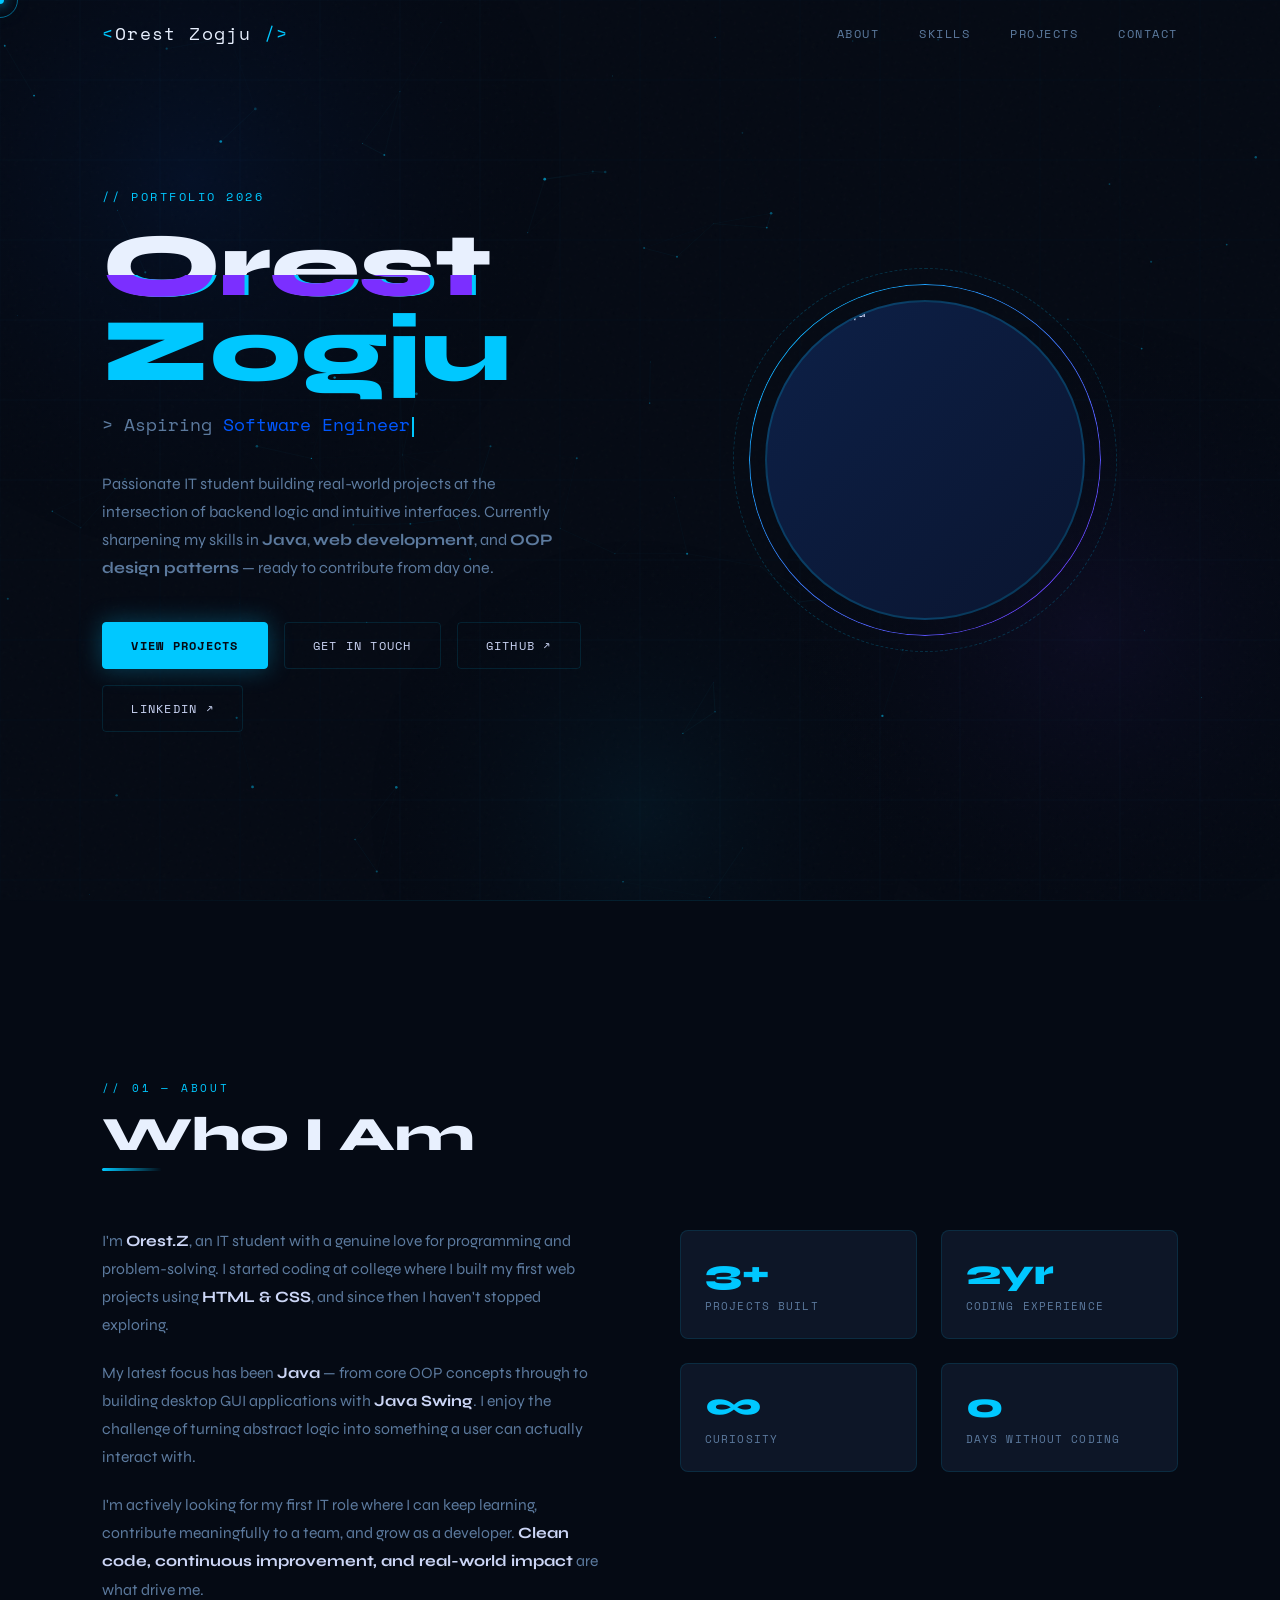
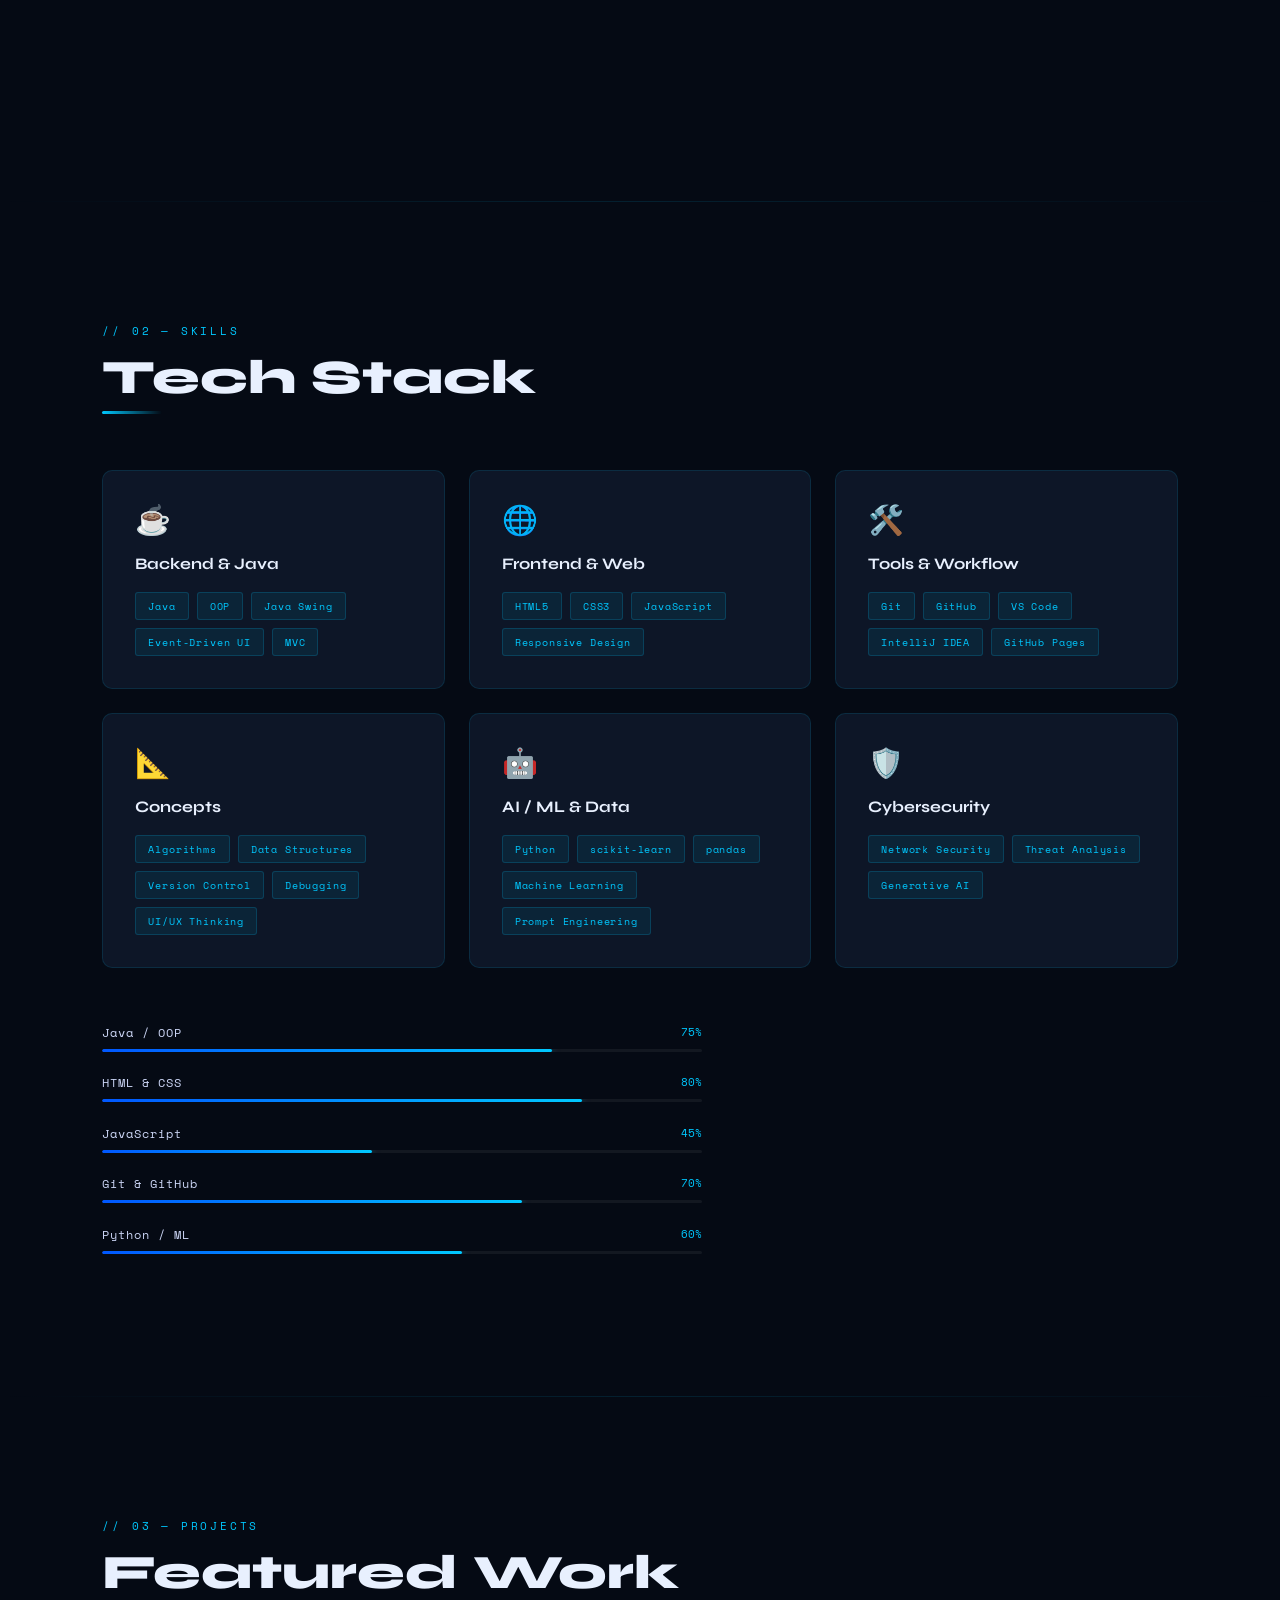
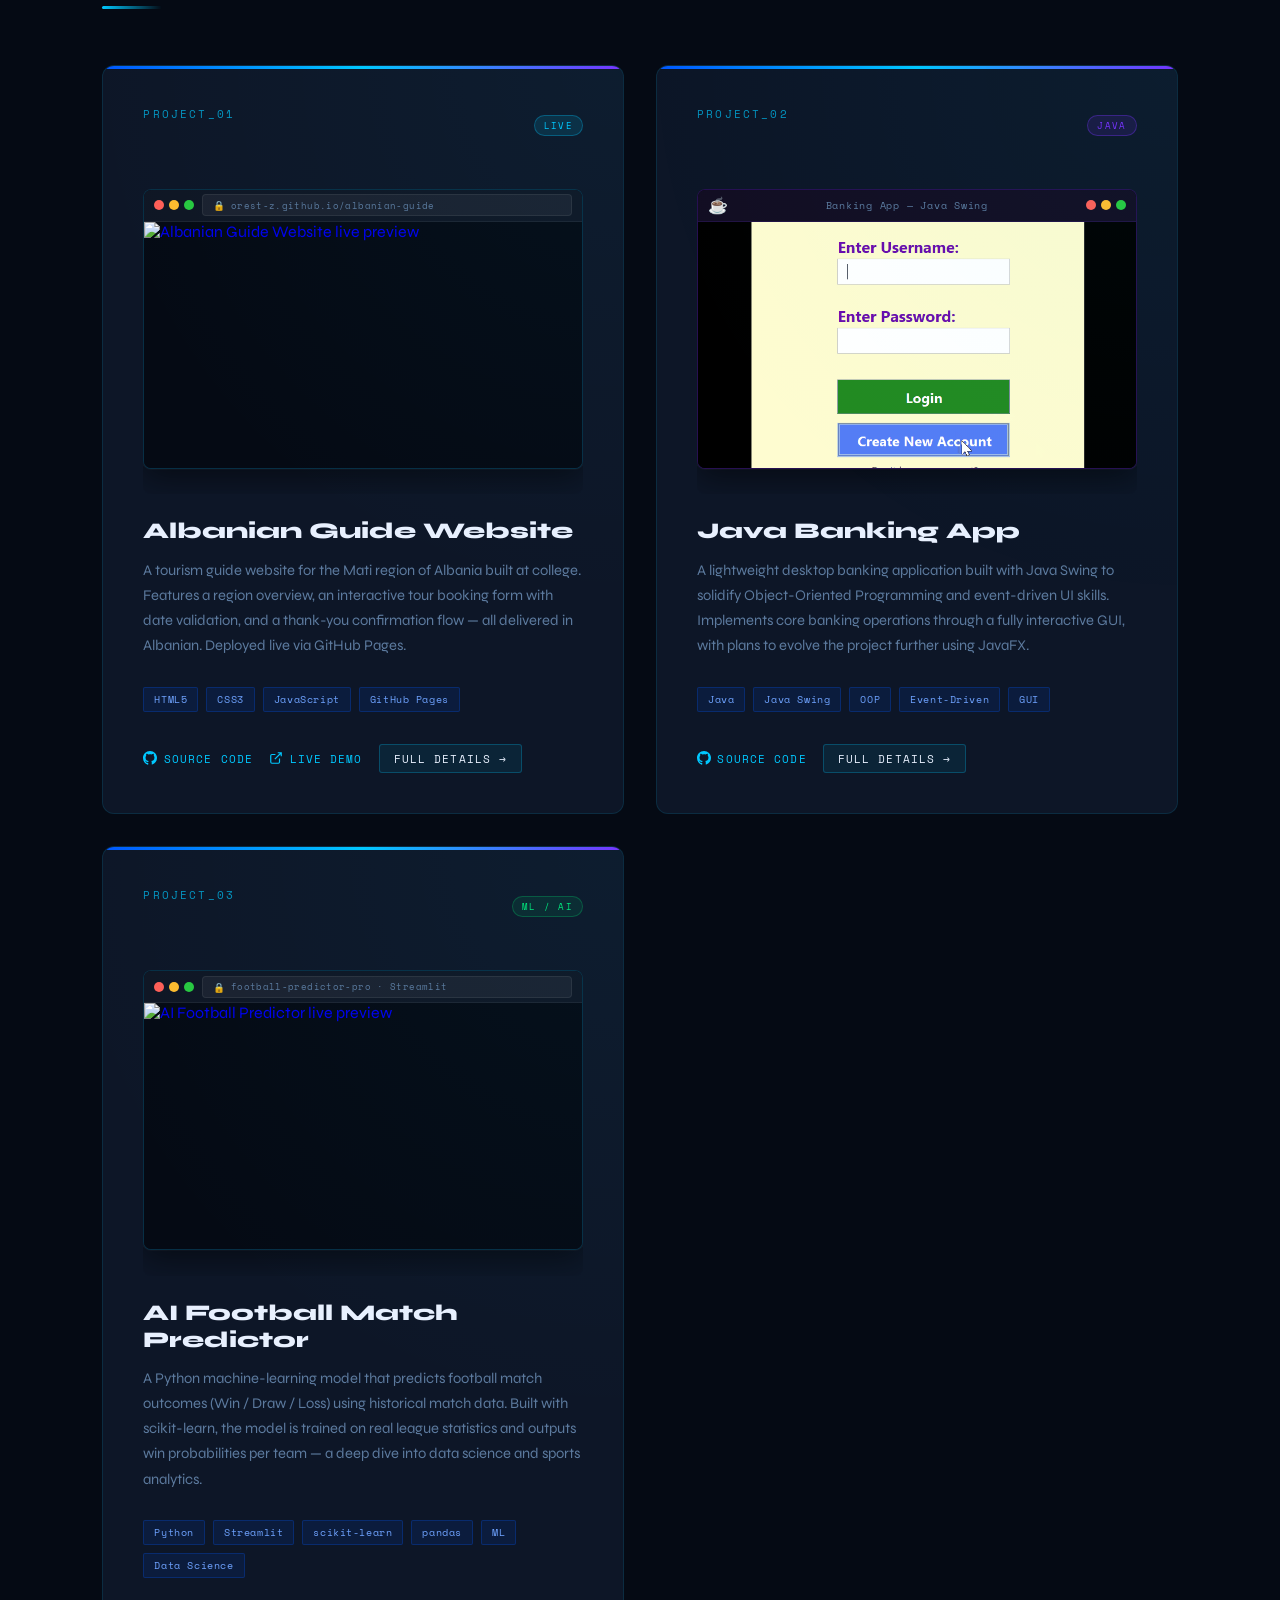
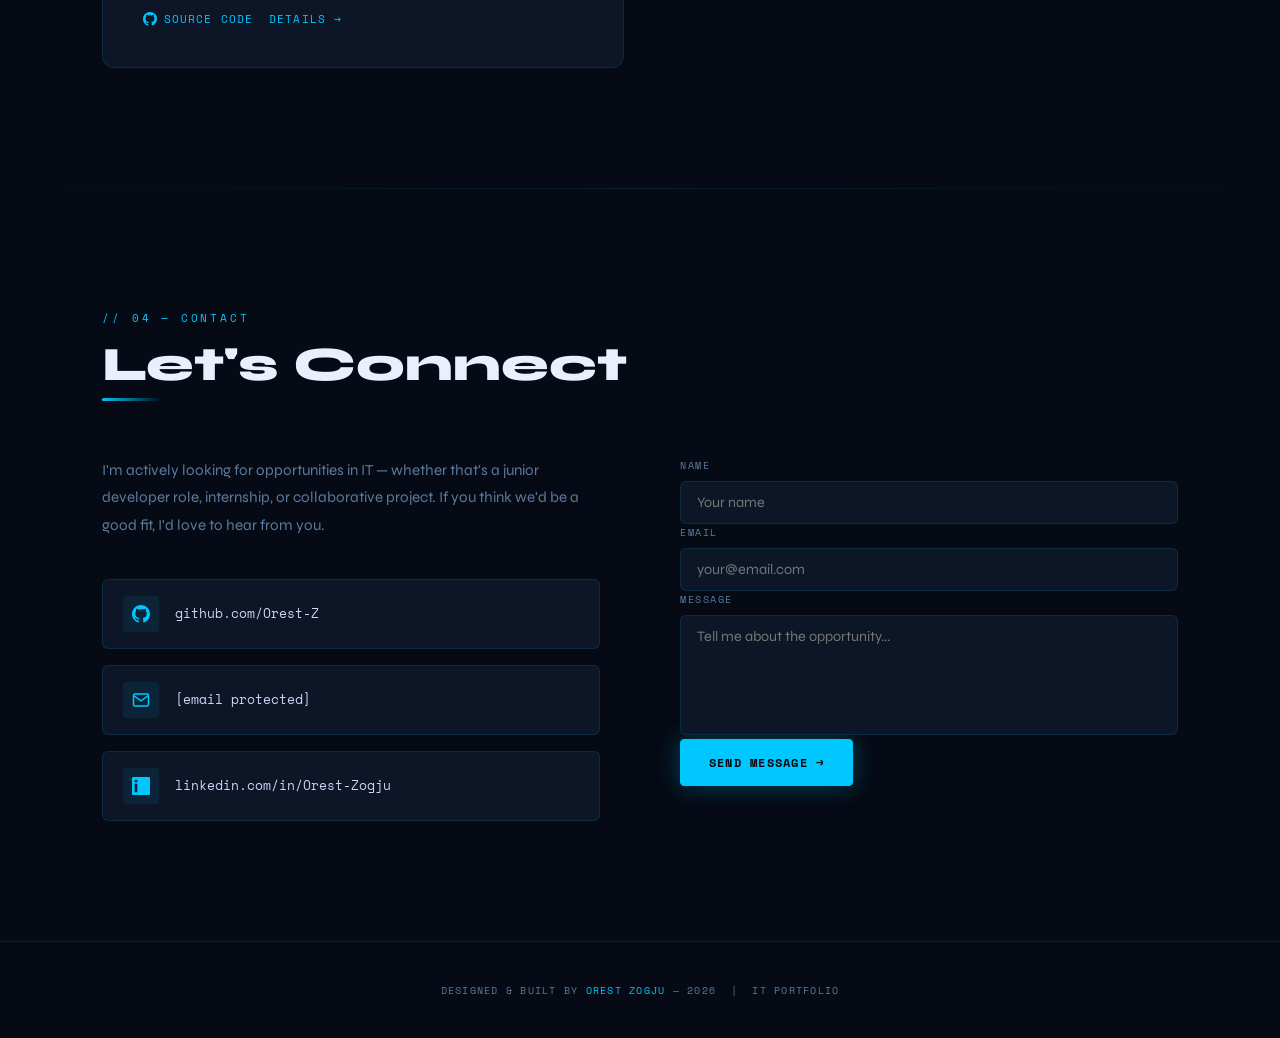
==== index.html @ 12010681 "Restructure portfolio: move projects to projects/ folder and images to images/ folder with path upda" ====
<!DOCTYPE html>
<html lang="en">
<head>
  <meta charset="UTF-8" />
  <meta name="viewport" content="width=device-width, initial-scale=1.0"/>
  <title>Orest Zogju — IT Portfolio</title>

  <!-- Google Fonts -->
  <link rel="preconnect" href="https://fonts.googleapis.com">
  <link href="https://fonts.googleapis.com/css2?family=Space+Mono:ital,wght@0,400;0,700;1,400&family=Syne:wght@400;600;700;800&display=swap" rel="stylesheet">

  <!-- Stylesheet -->
  <link rel="stylesheet" href="styles.css">
</head>
<body>

  <!-- ══════════════════════════════════════════
       CUSTOM CURSOR
       Two-part cursor: a snappy dot + a lagging ring.
       Positions are driven by JS in main.js.
  ══════════════════════════════════════════ -->
  <div class="cursor" id="cursor">
    <div class="cursor-ring" id="cursor-ring"></div>
    <div class="cursor-dot"  id="cursor-dot"></div>
  </div>

  <!-- Animated particle/grid background (drawn by JS onto this canvas) -->
  <canvas id="bg-canvas"></canvas>

  <!-- ══════════════════════════════════════════
       NAVIGATION
  ══════════════════════════════════════════ -->
  <nav id="navbar">
    <a href="#hero" class="nav-logo">&lt;<span>Orest Zogju</span> /&gt;</a>
    <ul class="nav-links">
      <li><a href="#about">About</a></li>
      <li><a href="#skills">Skills</a></li>
      <li><a href="#projects">Projects</a></li>
      <li><a href="#contact">Contact</a></li>
    </ul>
  </nav>

  <main>

    <!-- ══════════════════════════════════════
         HERO SECTION
    ══════════════════════════════════════ -->
    <section id="hero">
      <div class="hero-left">
        <p class="hero-label">// Portfolio 2026</p>

        <!-- data-text mirrors the text content — used by the CSS glitch effect -->
        <h1 class="hero-name glitch" data-text="Orest Z.">
          Orest<br><span class="accent">Zogju</span>
        </h1>

        <!-- #typed is filled character-by-character by the typing effect in JS -->
        <p class="hero-role">
          &gt; Aspiring <span class="typed-text" id="typed"></span><span class="cursor-blink"></span>
        </p>

        <p class="hero-bio">
          Passionate IT student building real-world projects at the intersection of
          backend logic and intuitive interfaces. Currently sharpening my skills in
          <strong>Java</strong>, <strong>web development</strong>, and <strong>OOP design patterns</strong>
          — ready to contribute from day one.
        </p>

        <div class="hero-cta">
          <a href="#projects"                                           class="btn btn-primary">View Projects</a>
          <a href="#contact"                                            class="btn btn-ghost">Get In Touch</a>
          <a href="https://github.com/Orest-Z"           target="_blank" class="btn btn-ghost">GitHub ↗</a>
          <a href="https://www.linkedin.com/in/orest-zogju-288639311/" target="_blank" class="btn btn-ghost">LinkedIn ↗</a>
        </div>
      </div>

      <!-- Avatar with animated orbital rings -->
      <div class="hero-right">
        <div class="avatar-wrapper">
          <div class="avatar-ring-outer"></div>
          <div class="avatar-ring"></div>

          <!-- Orbit dots spin around the avatar using CSS keyframes -->
          <div class="orbit-dot orbit-dot--cyan"   style="top:50%;left:50%;"></div>
          <div class="orbit-dot orbit-dot--purple" style="top:50%;left:50%;"></div>

          <div class="avatar-inner">
            <img src="images/myPic.jpg" alt="Orest Zogju" style="width:100%;height:100%;object-fit:cover;">
          </div>
        </div>
      </div>
    </section>

    <div class="section-divider"></div>

    <!-- ══════════════════════════════════════
         ABOUT SECTION
    ══════════════════════════════════════ -->
    <section id="about">
      <div>
        <div class="section-header reveal">
          <p class="section-label">// 01 — About</p>
          <h2 class="section-title">Who I Am</h2>
        </div>

        <div class="about-text">
          <p class="reveal reveal-delay-1">
            I'm <strong>Orest.Z</strong>, an IT student with a genuine love for programming
            and problem-solving. I started coding at college where I built my first web projects
            using <strong>HTML &amp; CSS</strong>, and since then I haven't stopped exploring.
          </p>
          <p class="reveal reveal-delay-2">
            My latest focus has been <strong>Java</strong> — from core OOP concepts through to
            building desktop GUI applications with <strong>Java Swing</strong>. I enjoy the
            challenge of turning abstract logic into something a user can actually interact with.
          </p>
          <p class="reveal reveal-delay-3">
            I'm actively looking for my first IT role where I can keep learning, contribute
            meaningfully to a team, and grow as a developer. <strong>Clean code, continuous
            improvement, and real-world impact</strong> are what drive me.
          </p>
        </div>
      </div>

      <!-- Quick-glance stats grid -->
      <div class="about-stats">
        <div class="stat-card reveal">
          <div class="stat-number">3+</div>
          <div class="stat-label">Projects Built</div>
        </div>
        <div class="stat-card reveal reveal-delay-1">
          <div class="stat-number">2yr</div>
          <div class="stat-label">Coding Experience</div>
        </div>
        <div class="stat-card reveal reveal-delay-2">
          <div class="stat-number">∞</div>
          <div class="stat-label">Curiosity</div>
        </div>
        <div class="stat-card reveal reveal-delay-3">
          <div class="stat-number">0</div>
          <div class="stat-label">Days Without Coding</div>
        </div>
      </div>
    </section>

    <div class="section-divider"></div>

    <!-- ══════════════════════════════════════
         SKILLS SECTION
    ══════════════════════════════════════ -->
    <section id="skills">
      <div class="section-header reveal">
        <p class="section-label">// 02 — Skills</p>
        <h2 class="section-title">Tech Stack</h2>
      </div>

      <div class="skills-grid">

        <div class="skill-category reveal reveal-delay-1">
          <div class="skill-cat-icon">☕</div>
          <div class="skill-cat-title">Backend &amp; Java</div>
          <div class="skill-tags">
            <span class="skill-tag">Java</span>
            <span class="skill-tag">OOP</span>
            <span class="skill-tag">Java Swing</span>
            <span class="skill-tag">Event-Driven UI</span>
            <span class="skill-tag">MVC</span>
          </div>
        </div>

        <div class="skill-category reveal reveal-delay-2">
          <div class="skill-cat-icon">🌐</div>
          <div class="skill-cat-title">Frontend &amp; Web</div>
          <div class="skill-tags">
            <span class="skill-tag">HTML5</span>
            <span class="skill-tag">CSS3</span>
            <span class="skill-tag">JavaScript</span>
            <span class="skill-tag">Responsive Design</span>
          </div>
        </div>

        <div class="skill-category reveal reveal-delay-3">
          <div class="skill-cat-icon">🛠️</div>
          <div class="skill-cat-title">Tools &amp; Workflow</div>
          <div class="skill-tags">
            <span class="skill-tag">Git</span>
            <span class="skill-tag">GitHub</span>
            <span class="skill-tag">VS Code</span>
            <span class="skill-tag">IntelliJ IDEA</span>
            <span class="skill-tag">GitHub Pages</span>
          </div>
        </div>

        <div class="skill-category reveal reveal-delay-4">
          <div class="skill-cat-icon">📐</div>
          <div class="skill-cat-title">Concepts</div>
          <div class="skill-tags">
            <span class="skill-tag">Algorithms</span>
            <span class="skill-tag">Data Structures</span>
            <span class="skill-tag">Version Control</span>
            <span class="skill-tag">Debugging</span>
            <span class="skill-tag">UI/UX Thinking</span>
          </div>
        </div>

        <div class="skill-category reveal reveal-delay-2">
          <div class="skill-cat-icon">🤖</div>
          <div class="skill-cat-title">AI / ML &amp; Data</div>
          <div class="skill-tags">
            <span class="skill-tag">Python</span>
            <span class="skill-tag">scikit-learn</span>
            <span class="skill-tag">pandas</span>
            <span class="skill-tag">Machine Learning</span>
            <span class="skill-tag">Prompt Engineering</span>
          </div>
        </div>

        <div class="skill-category reveal reveal-delay-3">
          <div class="skill-cat-icon">🛡️</div>
          <div class="skill-cat-title">Cybersecurity</div>
          <div class="skill-tags">
            <span class="skill-tag">Network Security</span>
            <span class="skill-tag">Threat Analysis</span>
            <span class="skill-tag">Generative AI</span>
          </div>
        </div>

      </div>

      <!-- Animated skill-level bars -->
      <!-- data-width is read by JS to animate the bar when it scrolls into view -->
      <div class="skill-bars" style="max-width:600px; margin-top:3.5rem;">

        <div class="skill-bar-item reveal">
          <div class="skill-bar-top">
            <span class="skill-bar-name">Java / OOP</span>
            <span class="skill-bar-pct">75%</span>
          </div>
          <div class="skill-bar-track">
            <div class="skill-bar-fill" data-width="75"></div>
          </div>
        </div>

        <div class="skill-bar-item reveal reveal-delay-1">
          <div class="skill-bar-top">
            <span class="skill-bar-name">HTML &amp; CSS</span>
            <span class="skill-bar-pct">80%</span>
          </div>
          <div class="skill-bar-track">
            <div class="skill-bar-fill" data-width="80"></div>
          </div>
        </div>

        <div class="skill-bar-item reveal reveal-delay-2">
          <div class="skill-bar-top">
            <span class="skill-bar-name">JavaScript</span>
            <span class="skill-bar-pct">45%</span>
          </div>
          <div class="skill-bar-track">
            <div class="skill-bar-fill" data-width="45"></div>
          </div>
        </div>

        <div class="skill-bar-item reveal reveal-delay-3">
          <div class="skill-bar-top">
            <span class="skill-bar-name">Git &amp; GitHub</span>
            <span class="skill-bar-pct">70%</span>
          </div>
          <div class="skill-bar-track">
            <div class="skill-bar-fill" data-width="70"></div>
          </div>
        </div>

        <div class="skill-bar-item reveal reveal-delay-4">
          <div class="skill-bar-top">
            <span class="skill-bar-name">Python / ML</span>
            <span class="skill-bar-pct">60%</span>
          </div>
          <div class="skill-bar-track">
            <div class="skill-bar-fill" data-width="60"></div>
          </div>
        </div>

      </div>
    </section>

    <div class="section-divider"></div>

    <!-- ══════════════════════════════════════
         PROJECTS SECTION
    ══════════════════════════════════════ -->
    <section id="projects">
      <div class="section-header reveal">
        <p class="section-label">// 03 — Projects</p>
        <h2 class="section-title">Featured Work</h2>
      </div>

      <div class="projects-grid">

        <!-- ─── PROJECT 01 — Albanian Guide Website ─── -->
        <div class="project-card reveal reveal-delay-1">
          <div class="project-header-row">
            <div class="project-number">PROJECT_01</div>
            <div class="project-status-badge">LIVE</div>
          </div>

          <!-- Browser-frame GIF preview — clicking opens the detail page -->
          <a href="projects/project-albanian-guide.html" class="project-media-link">
            <div class="browser-frame">
              <!-- Realistic browser chrome bar -->
              <div class="browser-bar">
                <div class="browser-dots">
                  <span class="bdot bdot--red"></span>
                  <span class="bdot bdot--yellow"></span>
                  <span class="bdot bdot--green"></span>
                </div>
                <div class="browser-url">
                  <span class="url-lock">🔒</span>
                  orest-z.github.io/albanian-guide
                </div>
              </div>
              <!-- Actual GIF fills the viewport area below the bar -->
              <div class="browser-viewport">
                <img src="images/WebsiteAlbanianGuide.gif"
                     alt="Albanian Guide Website live preview"
                     class="browser-gif">
                <!-- Hover overlay with CTA -->
                <div class="browser-overlay">
                  <div class="browser-overlay-inner">
                    <span class="browser-overlay-icon">🔍</span>
                    <span class="browser-overlay-text">View Full Details</span>
                    <span class="browser-overlay-arrow">→</span>
                  </div>
                </div>
              </div>
            </div>
          </a>

          <h3 class="project-title">Albanian Guide Website</h3>
          <p class="project-desc">
            A tourism guide website for the Mati region of Albania built at college.
            Features a region overview, an interactive tour booking form with date
            validation, and a thank-you confirmation flow — all delivered in Albanian.
            Deployed live via GitHub Pages.
          </p>
          <div class="project-tech">
            <span>HTML5</span><span>CSS3</span><span>JavaScript</span><span>GitHub Pages</span>
          </div>
          <div class="project-links">
            <a class="project-link" href="https://github.com/Orest-Z/Simple-Albanian-Guide-Website" target="_blank">
              <svg viewBox="0 0 24 24" fill="currentColor"><path d="M12 0C5.37 0 0 5.37 0 12c0 5.3 3.44 9.8 8.2 11.38.6.1.82-.26.82-.58v-2.16c-3.34.72-4.04-1.61-4.04-1.61-.54-1.38-1.33-1.74-1.33-1.74-1.09-.74.08-.73.08-.73 1.2.08 1.84 1.24 1.84 1.24 1.07 1.83 2.8 1.3 3.49 1 .1-.78.42-1.3.76-1.6-2.67-.3-5.47-1.33-5.47-5.93 0-1.31.47-2.38 1.24-3.22-.12-.3-.54-1.52.12-3.18 0 0 1-.32 3.3 1.23a11.5 11.5 0 0 1 3-.4c1.02.004 2.05.14 3 .4 2.28-1.55 3.3-1.23 3.3-1.23.66 1.66.24 2.88.12 3.18.77.84 1.24 1.91 1.24 3.22 0 4.61-2.8 5.63-5.48 5.92.43.37.81 1.1.81 2.22v3.3c0 .32.22.69.83.57C20.56 21.8 24 17.3 24 12c0-6.63-5.37-12-12-12z"/></svg>
              Source Code
            </a>
            <a class="project-link" href="https://orest-z.github.io/Simple-Albanian-Guide-Website/index.html" target="_blank">
              <svg viewBox="0 0 24 24" fill="none" stroke="currentColor" stroke-width="2"><path d="M18 13v6a2 2 0 0 1-2 2H5a2 2 0 0 1-2-2V8a2 2 0 0 1 2-2h6M15 3h6v6M10 14 21 3"/></svg>
              Live Demo
            </a>
            <a class="project-link details-cta" href="projects/project-albanian-guide.html">
              Full Details →
            </a>
          </div>
        </div>

        <!-- ─── PROJECT 02 — Java Banking App ─── -->
        <div class="project-card reveal reveal-delay-2">
          <div class="project-header-row">
            <div class="project-number">PROJECT_02</div>
            <div class="project-status-badge badge--java">JAVA</div>
          </div>

          <!-- Desktop-frame GIF preview (Java app = window chrome look) -->
          <a href="project-banking-app.html" class="project-media-link">
            <div class="browser-frame browser-frame--desktop">
              <div class="browser-bar desktop-bar">
                <div class="desktop-title-icon">☕</div>
                <div class="desktop-title-text">Banking App — Java Swing</div>
                <div class="browser-dots desktop-dots">
                  <span class="bdot bdot--red"></span>
                  <span class="bdot bdot--yellow"></span>
                  <span class="bdot bdot--green"></span>
                </div>
              </div>
              <div class="browser-viewport">
                <img src="images/UpdateV2.1.gif"
                     alt="Java Banking App live preview"
                     class="browser-gif">
                <div class="browser-overlay">
                  <div class="browser-overlay-inner">
                    <span class="browser-overlay-icon">🔍</span>
                    <span class="browser-overlay-text">View Full Details</span>
                    <span class="browser-overlay-arrow">→</span>
                  </div>
                </div>
              </div>
            </div>
          </a>

          <h3 class="project-title">Java Banking App</h3>
          <p class="project-desc">
            A lightweight desktop banking application built with Java Swing to solidify
            Object-Oriented Programming and event-driven UI skills. Implements core
            banking operations through a fully interactive GUI, with plans to evolve
            the project further using JavaFX.
          </p>
          <div class="project-tech">
            <span>Java</span><span>Java Swing</span><span>OOP</span><span>Event-Driven</span><span>GUI</span>
          </div>
          <div class="project-links">
            <a class="project-link" href="https://github.com/Orest-Z/Banking-App-Using-Java-Swing" target="_blank">
              <svg viewBox="0 0 24 24" fill="currentColor"><path d="M12 0C5.37 0 0 5.37 0 12c0 5.3 3.44 9.8 8.2 11.38.6.1.82-.26.82-.58v-2.16c-3.34.72-4.04-1.61-4.04-1.61-.54-1.38-1.33-1.74-1.33-1.74-1.09-.74.08-.73.08-.73 1.2.08 1.84 1.24 1.84 1.24 1.07 1.83 2.8 1.3 3.49 1 .1-.78.42-1.3.76-1.6-2.67-.3-5.47-1.33-5.47-5.93 0-1.31.47-2.38 1.24-3.22-.12-.3-.54-1.52.12-3.18 0 0 1-.32 3.3 1.23a11.5 11.5 0 0 1 3-.4c1.02.004 2.05.14 3 .4 2.28-1.55 3.3-1.23 3.3-1.23.66 1.66.24 2.88.12 3.18.77.84 1.24 1.91 1.24 3.22 0 4.61-2.8 5.63-5.48 5.92.43.37.81 1.1.81 2.22v3.3c0 .32.22.69.83.57C20.56 21.8 24 17.3 24 12c0-6.63-5.37-12-12-12z"/></svg>
              Source Code
            </a>
            <a class="project-link details-cta" href="projects/project-banking-app.html">
              Full Details →
            </a>
          </div>
        </div>

        <!-- ─── PROJECT 03 — Python AI Football Predictor ─── -->
        <div class="project-card reveal reveal-delay-3">
          <div class="project-header-row">
            <div class="project-number">PROJECT_03</div>
            <div class="project-status-badge badge--ml">ML / AI</div>
          </div>

          <!-- Browser-frame GIF preview for the Streamlit/Python dashboard -->
          <a href="project-football-predictor.html" class="project-media-link">
            <div class="browser-frame">
              <div class="browser-bar">
                <div class="browser-dots">
                  <span class="bdot bdot--red"></span>
                  <span class="bdot bdot--yellow"></span>
                  <span class="bdot bdot--green"></span>
                </div>
                <div class="browser-url">
                  <span class="url-lock">🔒</span>
                  football-predictor-pro · Streamlit
                </div>
              </div>
              <div class="browser-viewport">
                <img src="images/FootballPredictorAI.gif"
                     alt="AI Football Predictor live preview"
                     class="browser-gif">
                <div class="browser-overlay">
                  <div class="browser-overlay-inner">
                    <span class="browser-overlay-icon">🔍</span>
                    <span class="browser-overlay-text">View Full Details</span>
                    <span class="browser-overlay-arrow">→</span>
                  </div>
                </div>
              </div>
            </div>
          </a>

          <h3 class="project-title">AI Football Match Predictor</h3>
          <p class="project-desc">
            A Python machine-learning model that predicts football match outcomes
            (Win / Draw / Loss) using historical match data. Built with scikit-learn,
            the model is trained on real league statistics and outputs win probabilities
            per team — a deep dive into data science and sports analytics.
          </p>
          <div class="project-tech">
            <span>Python</span>
            <span>Streamlit</span>
            <span>scikit-learn</span>
            <span>pandas</span>
            <span>ML</span>
            <span>Data Science</span>
          </div>
          <div class="project-links">
            <a class="project-link" href="https://github.com/Orest-Z" target="_blank">
              <svg viewBox="0 0 24 24" fill="currentColor"><path d="M12 0C5.37 0 0 5.37 0 12c0 5.3 3.44 9.8 8.2 11.38.6.1.82-.26.82-.58v-2.16c-3.34.72-4.04-1.61-4.04-1.61-.54-1.38-1.33-1.74-1.33-1.74-1.09-.74.08-.73.08-.73 1.2.08 1.84 1.24 1.84 1.24 1.07 1.83 2.8 1.3 3.49 1 .1-.78.42-1.3.76-1.6-2.67-.3-5.47-1.33-5.47-5.93 0-1.31.47-2.38 1.24-3.22-.12-.3-.54-1.52.12-3.18 0 0 1-.32 3.3 1.23a11.5 11.5 0 0 1 3-.4c1.02.004 2.05.14 3 .4 2.28-1.55 3.3-1.23 3.3-1.23.66 1.66.24 2.88.12 3.18.77.84 1.24 1.91 1.24 3.22 0 4.61-2.8 5.63-5.48 5.92.43.37.81 1.1.81 2.22v3.3c0 .32.22.69.83.57C20.56 21.8 24 17.3 24 12c0-6.63-5.37-12-12-12z"/></svg>
              Source Code
            </a>
            <a class="project-link" href="project-football-predictor.html">Details →</a>
          </div>
        </div>

      </div>
    </section>

    <div class="section-divider"></div>

    <!-- ══════════════════════════════════════
         CONTACT SECTION
    ══════════════════════════════════════ -->
    <section id="contact">
      <div class="section-header reveal">
        <p class="section-label">// 04 — Contact</p>
        <h2 class="section-title">Let's Connect</h2>
      </div>
      <div class="contact-inner">

        <div class="contact-left">
          <p class="reveal">
            I'm actively looking for opportunities in IT — whether that's a junior developer
            role, internship, or collaborative project. If you think we'd be a good fit,
            I'd love to hear from you.
          </p>
          <div class="contact-links">
            <a href="https://github.com/Orest-Z" target="_blank" class="contact-link reveal reveal-delay-1">
              <div class="contact-link-icon">
                <svg width="18" height="18" viewBox="0 0 24 24" fill="var(--accent)"><path d="M12 0C5.37 0 0 5.37 0 12c0 5.3 3.44 9.8 8.2 11.38.6.1.82-.26.82-.58v-2.16c-3.34.72-4.04-1.61-4.04-1.61-.54-1.38-1.33-1.74-1.33-1.74-1.09-.74.08-.73.08-.73 1.2.08 1.84 1.24 1.84 1.24 1.07 1.83 2.8 1.3 3.49 1 .1-.78.42-1.3.76-1.6-2.67-.3-5.47-1.33-5.47-5.93 0-1.31.47-2.38 1.24-3.22-.12-.3-.54-1.52.12-3.18 0 0 1-.32 3.3 1.23a11.5 11.5 0 0 1 3-.4c1.02.004 2.05.14 3 .4 2.28-1.55 3.3-1.23 3.3-1.23.66 1.66.24 2.88.12 3.18.77.84 1.24 1.91 1.24 3.22 0 4.61-2.8 5.63-5.48 5.92.43.37.81 1.1.81 2.22v3.3c0 .32.22.69.83.57C20.56 21.8 24 17.3 24 12c0-6.63-5.37-12-12-12z"/></svg>
              </div>
              github.com/Orest-Z
            </a>

            <a href="/cdn-cgi/l/email-protection#96eff9e3e4d6f3fbf7fffab8f5f9fb" class="contact-link reveal reveal-delay-2">
              <div class="contact-link-icon">
                <svg width="18" height="18" viewBox="0 0 24 24" fill="none" stroke="var(--accent)" stroke-width="2"><path d="M4 4h16c1.1 0 2 .9 2 2v12c0 1.1-.9 2-2 2H4c-1.1 0-2-.9-2-2V6c0-1.1.9-2 2-2z"/><polyline points="22,6 12,13 2,6"/></svg>
              </div>
              <span class="__cf_email__" data-cfemail="afd6c0daddefcac2cec6c381ccc0c2">[email&#160;protected]</span>
            </a>

            <a href="https://www.linkedin.com/in/orest-zogju-288639311/" target="_blank" class="contact-link reveal reveal-delay-3">
              <div class="contact-link-icon">
                <svg width="18" height="18" viewBox="0 0 24 24" fill="var(--accent)"><path d="M20.447 20.452h-3.554v-5.569c0-1.328-.027-3.076-1.854-3.076-1.855 0-2.136 1.449-2.136 2.937v5.667H9.351V9h3.414v1.58h.048c.477-.87 1.637-1.85 3.589-1.85 3.897 0 4.692 2.597 4.692 5.907v6.002z"/><path d="M5.337 7.433a2.062 2.062 0 0 1-2.063-2.065 2.064 2.064 0 1 1 2.063 2.065zm1.782 13.019H3.555V9h3.564v11.452zM22.225 0H1.771C.792 0 0 .774 0 1.729v20.542C0 23.227.792 24 1.771 24h20.451C23.2 24 24 23.227 24 22.271V1.729C24 .774 23.2 0 22.222 0h.003z"/></svg>
              </div>
              linkedin.com/in/Orest-Zogju
            </a>
          </div>
        </div>

        <!-- Contact form — submits to Formspree -->
        <div class="contact-form reveal reveal-delay-2">
          <form action="https://formspree.io/f/xzdagjlg" method="POST">
            <div class="form-group">
              <label>Name</label>
              <input type="text" name="name" placeholder="Your name" required>
            </div>
            <div class="form-group">
              <label>Email</label>
              <input type="email" name="email" placeholder="your@email.com" required>
            </div>
            <div class="form-group">
              <label>Message</label>
              <textarea name="message" placeholder="Tell me about the opportunity..." required></textarea>
            </div>
            <div class="form-submit">
              <button type="submit" class="btn btn-primary" id="submit-btn">Send Message →</button>
            </div>
          </form>
        </div>

      </div>
    </section>

  </main>

  <footer>
    <p>Designed &amp; built by <span>Orest Zogju</span> — 2026 &nbsp;|&nbsp; IT Portfolio</p>
  </footer>

  <script src="main.js"></script>
</body>
</html>
---- styles.css ----
/* ══════════════════════════════════════════════════════
   styles.css — Orest Zogju Portfolio
   Sections:
     1.  Reset & CSS Variables
     2.  Base / Body
     3.  Custom Cursor
     4.  Background Canvas & Noise Overlay
     5.  Layout Helpers
     6.  Navigation
     7.  Hero Section
     8.  Avatar / Orbit
     9.  Section Headers (shared)
     10. About Section
     11. Skills Section
     12. Projects Section
     13. Contact Section
     14. Footer
     15. Scroll Reveal Utility
     16. Glitch Effect
     17. Keyframe Animations
     18. Responsive / Media Queries
══════════════════════════════════════════════════════ */


/* ── 1. RESET & CSS VARIABLES ───────────────────── */

*, *::before, *::after {
  box-sizing: border-box;
  margin: 0;
  padding: 0;
}

:root {
  --bg:       #050a14;   /* deepest background */
  --bg2:      #090f1e;   /* slightly lighter background layer */
  --surface:  #0d1627;   /* card/panel surfaces */
  --border:   rgba(0, 200, 255, 0.12);

  --accent:   #00c8ff;   /* primary cyan glow */
  --accent2:  #0057ff;   /* secondary deep blue */
  --accent3:  #7b2fff;   /* tertiary purple */

  --text:     #ccd6f6;   /* body text */
  --muted:    #5c7a9e;   /* de-emphasised text */
  --white:    #e8f0fe;   /* headings / highlights */
}

html {
  scroll-behavior: smooth;
}


/* ── 2. BASE / BODY ─────────────────────────────── */

body {
  background: var(--bg);
  color: var(--text);
  font-family: 'Syne', sans-serif;
  overflow-x: hidden;
  cursor: none; /* hide the native cursor; we use a custom one */
}


/* ── 3. CUSTOM CURSOR ───────────────────────────── */

/* The cursor wrapper is fixed and has pointer-events: none so it
   never blocks clicks. It contains two children:
   - cursor-dot  : a small snappy dot that follows the mouse exactly
   - cursor-ring : a larger ring that lags behind (smoothed in JS)    */
.cursor {
  position: fixed;
  top: 0;
  left: 0;
  z-index: 9999;
  pointer-events: none;
}

.cursor-dot {
  width: 8px;
  height: 8px;
  background: var(--accent);
  border-radius: 50%;
  transform: translate(-50%, -50%);
  transition: transform .1s;
  box-shadow: 0 0 12px var(--accent), 0 0 30px rgba(0, 200, 255, .4);
}

.cursor-ring {
  width: 36px;
  height: 36px;
  border: 1.5px solid rgba(0, 200, 255, .5);
  border-radius: 50%;
  transform: translate(-50%, -50%);
  transition: transform .18s ease, width .2s, height .2s, border-color .2s;
  position: absolute;
  top: 0;
  left: 0;
}

/* Expand the ring when hovering over any interactive element */
body:has(a:hover) .cursor-ring,
body:has(button:hover) .cursor-ring {
  width: 56px;
  height: 56px;
  border-color: var(--accent);
}


/* ── 4. BACKGROUND CANVAS & NOISE OVERLAY ───────── */

/* The canvas is behind everything; JS draws the particle grid on it */
#bg-canvas {
  position: fixed;
  top: 0;
  left: 0;
  width: 100%;
  height: 100%;
  z-index: 0;
  pointer-events: none;
}

/* Subtle SVG noise texture layered on top of the canvas */
body::after {
  content: '';
  position: fixed;
  inset: 0;
  z-index: 1;
  background-image: url("data:image/svg+xml,%3Csvg viewBox='0 0 256 256' xmlns='http://www.w3.org/2000/svg'%3E%3Cfilter id='noise'%3E%3CfeTurbulence type='fractalNoise' baseFrequency='0.9' numOctaves='4' stitchTiles='stitch'/%3E%3C/filter%3E%3Crect width='100%25' height='100%25' filter='url(%23noise)' opacity='0.04'/%3E%3C/svg%3E");
  opacity: .5;
  pointer-events: none;
}


/* ── 5. LAYOUT HELPERS ──────────────────────────── */

main {
  position: relative;
  z-index: 2; /* sit above the canvas (z-index: 0) and noise (z-index: 1) */
}

section {
  min-height: 100vh;
  padding: 120px 8vw;
  position: relative;
}

.section-divider {
  width: 100%;
  height: 1px;
  background: linear-gradient(90deg, transparent, var(--border), transparent);
  position: relative;
  z-index: 2;
}


/* ── 6. NAVIGATION ──────────────────────────────── */

nav {
  position: fixed;
  top: 0;
  width: 100%;
  z-index: 100;
  padding: 20px 8vw;
  display: flex;
  align-items: center;
  justify-content: space-between;
  transition: background .4s, backdrop-filter .4s;
}

/* JS adds .scrolled after the user scrolls 60px */
nav.scrolled {
  background: rgba(5, 10, 20, .85);
  backdrop-filter: blur(20px);
  border-bottom: 1px solid var(--border);
}

.nav-logo {
  font-family: 'Space Mono', monospace;
  font-size: 1.1rem;
  color: var(--accent);
  letter-spacing: .08em;
  text-decoration: none;
}
.nav-logo span { color: var(--white); }

.nav-links {
  display: flex;
  gap: 2.5rem;
  list-style: none;
}

.nav-links a {
  font-family: 'Space Mono', monospace;
  font-size: .78rem;
  color: var(--muted);
  text-decoration: none;
  letter-spacing: .12em;
  text-transform: uppercase;
  transition: color .2s;
  position: relative;
}

/* Animated underline slides in on hover */
.nav-links a::after {
  content: '';
  position: absolute;
  bottom: -4px;
  left: 0;
  width: 0;
  height: 1px;
  background: var(--accent);
  transition: width .3s;
}
.nav-links a:hover           { color: var(--accent); }
.nav-links a:hover::after    { width: 100%; }


/* ── 7. HERO SECTION ────────────────────────────── */

#hero {
  display: grid;
  grid-template-columns: 1fr 1fr;
  align-items: center;
  gap: 4rem;
  min-height: 100vh;
  padding-top: 140px;
}

.hero-left { position: relative; }

/* Hero text elements each fade-up on load (staggered by animation-delay) */
.hero-label {
  font-family: 'Space Mono', monospace;
  font-size: .72rem;
  letter-spacing: .22em;
  text-transform: uppercase;
  color: var(--accent);
  margin-bottom: 1.2rem;
  opacity: 0;
  animation: fadeUp .6s .2s forwards;
}

.hero-name {
  font-size: clamp(3.2rem, 7vw, 6rem);
  font-weight: 800;
  line-height: .95;
  color: var(--white);
  margin-bottom: 1rem;
  opacity: 0;
  animation: fadeUp .6s .4s forwards;
}
.hero-name .accent { color: var(--accent); }

.hero-role {
  font-family: 'Space Mono', monospace;
  font-size: clamp(.9rem, 1.6vw, 1.15rem);
  color: var(--muted);
  margin-bottom: 2rem;
  opacity: 0;
  animation: fadeUp .6s .6s forwards;
}
.hero-role .typed-text { color: var(--accent2); }

/* Blinking cursor shown next to the typed text */
.cursor-blink {
  display: inline-block;
  width: 2px;
  height: 1.1em;
  background: var(--accent);
  vertical-align: middle;
  margin-left: 2px;
  animation: blink .8s step-end infinite;
}

.hero-bio {
  font-size: 1rem;
  line-height: 1.75;
  color: var(--muted);
  max-width: 480px;
  margin-bottom: 2.5rem;
  opacity: 0;
  animation: fadeUp .6s .8s forwards;
}

.hero-cta {
  display: flex;
  gap: 1rem;
  flex-wrap: wrap;
  opacity: 0;
  animation: fadeUp .6s 1s forwards;
}

/* Shared button base */
.btn {
  padding: 13px 28px;
  border-radius: 4px;
  font-family: 'Space Mono', monospace;
  font-size: .78rem;
  letter-spacing: .1em;
  text-transform: uppercase;
  text-decoration: none;
  cursor: none; /* keep custom cursor active */
  transition: all .25s;
}

.btn-primary {
  background: var(--accent);
  color: var(--bg);
  font-weight: 700;
  border: 1.5px solid var(--accent);
  box-shadow: 0 0 24px rgba(0, 200, 255, .3);
}
.btn-primary:hover {
  background: transparent;
  color: var(--accent);
  box-shadow: 0 0 40px rgba(0, 200, 255, .5);
}

.btn-ghost {
  background: transparent;
  color: var(--text);
  border: 1.5px solid var(--border);
}
.btn-ghost:hover {
  border-color: var(--accent);
  color: var(--accent);
  box-shadow: 0 0 20px rgba(0, 200, 255, .15);
}


/* ── 8. AVATAR & ORBIT ──────────────────────────── */

.hero-right {
  display: flex;
  justify-content: center;
  align-items: center;
  opacity: 0;
  animation: fadeIn .8s 1s forwards;
}

.avatar-wrapper {
  position: relative;
  width: 320px;
  height: 320px;
}

/* Gradient border ring that spins continuously */
.avatar-ring {
  position: absolute;
  inset: -16px;
  border-radius: 50%;
  border: 1.5px solid transparent;
  background: linear-gradient(135deg, var(--accent), var(--accent3)) border-box;
  /* mask trick: only show the border, not the fill */
  -webkit-mask: linear-gradient(#fff 0 0) padding-box, linear-gradient(#fff 0 0);
  -webkit-mask-composite: destination-out;
  mask-composite: exclude;
  animation: spin 8s linear infinite;
}

.avatar-ring-outer {
  position: absolute;
  inset: -32px;
  border-radius: 50%;
  border: 1px dashed rgba(0, 200, 255, .2);
  animation: spin 20s linear infinite reverse;
}

.avatar-inner {
  width: 100%;
  height: 100%;
  border-radius: 50%;
  background: linear-gradient(135deg, #0d2047, #0a1530);
  border: 2px solid rgba(0, 200, 255, .2);
  display: flex;
  align-items: center;
  justify-content: center;
  overflow: hidden;
  position: relative;
}

/* Orbit dots that travel around the avatar */
.orbit-dot {
  position: absolute;
  width: 10px;
  height: 10px;
  border-radius: 50%;
}
.orbit-dot--cyan {
  background: var(--accent);
  box-shadow: 0 0 12px var(--accent), 0 0 30px rgba(0, 200, 255, .4);
  animation: orbitDot 5s linear infinite, pulse 2s infinite;
}
.orbit-dot--purple {
  background: var(--accent3);
  box-shadow: 0 0 12px var(--accent3);
  animation: orbitDot2 5s linear infinite;
}


/* ── 9. SECTION HEADERS (shared) ────────────────── */

.section-header { margin-bottom: 4rem; }

.section-label {
  font-family: 'Space Mono', monospace;
  font-size: .7rem;
  letter-spacing: .25em;
  text-transform: uppercase;
  color: var(--accent);
  margin-bottom: .6rem;
}

.section-title {
  font-size: clamp(2rem, 4vw, 3rem);
  font-weight: 800;
  color: var(--white);
  position: relative;
  display: inline-block;
}

/* Short gradient underline accent beneath section titles */
.section-title::after {
  content: '';
  position: absolute;
  bottom: -8px;
  left: 0;
  width: 60px;
  height: 3px;
  background: linear-gradient(90deg, var(--accent), transparent);
  border-radius: 2px;
}


/* ── 10. ABOUT SECTION ──────────────────────────── */

#about {
  display: grid;
  grid-template-columns: 1fr 1fr;
  gap: 5rem;
  align-items: center;
}

.about-text p {
  line-height: 1.8;
  color: var(--muted);
  margin-bottom: 1.2rem;
  font-size: .98rem;
}
.about-text p strong { color: var(--text); }

.about-stats {
  display: grid;
  grid-template-columns: 1fr 1fr;
  gap: 1.5rem;
}

.stat-card {
  background: var(--surface);
  border: 1px solid var(--border);
  border-radius: 8px;
  padding: 1.5rem;
  position: relative;
  overflow: hidden;
  transition: border-color .3s, transform .3s;
}

/* Top glow bar that appears on hover */
.stat-card::before {
  content: '';
  position: absolute;
  top: 0; left: 0; right: 0;
  height: 2px;
  background: linear-gradient(90deg, var(--accent), var(--accent3));
  opacity: 0;
  transition: opacity .3s;
}
.stat-card:hover              { border-color: rgba(0, 200, 255, .3); transform: translateY(-4px); }
.stat-card:hover::before      { opacity: 1; }

.stat-number {
  font-size: 2.2rem;
  font-weight: 800;
  color: var(--accent);
  line-height: 1;
  margin-bottom: .4rem;
}
.stat-label {
  font-family: 'Space Mono', monospace;
  font-size: .7rem;
  color: var(--muted);
  letter-spacing: .1em;
  text-transform: uppercase;
}


/* ── 11. SKILLS SECTION ─────────────────────────── */

#skills { padding: 120px 8vw; }

.skills-grid {
  display: grid;
  grid-template-columns: repeat(auto-fill, minmax(280px, 1fr));
  gap: 1.5rem;
}

.skill-category {
  background: var(--surface);
  border: 1px solid var(--border);
  border-radius: 10px;
  padding: 2rem;
  transition: border-color .3s, transform .3s, box-shadow .3s;
}
.skill-category:hover {
  border-color: rgba(0, 200, 255, .35);
  transform: translateY(-6px);
  box-shadow: 0 20px 60px rgba(0, 0, 0, .5), 0 0 30px rgba(0, 200, 255, .06);
}

.skill-cat-icon  { font-size: 1.8rem; margin-bottom: 1rem; }
.skill-cat-title { font-size: 1rem; font-weight: 700; color: var(--white); margin-bottom: 1.2rem; }

.skill-tags { display: flex; flex-wrap: wrap; gap: .5rem; }

.skill-tag {
  font-family: 'Space Mono', monospace;
  font-size: .65rem;
  letter-spacing: .08em;
  padding: 5px 12px;
  border-radius: 3px;
  background: rgba(0, 200, 255, .08);
  border: 1px solid rgba(0, 200, 255, .18);
  color: var(--accent);
  transition: background .2s;
}
.skill-tag:hover { background: rgba(0, 200, 255, .15); }

/* ── Skill-level progress bars ── */
.skill-bars     { margin-top: 4rem; }
.skill-bar-item { margin-bottom: 1.4rem; }

.skill-bar-top {
  display: flex;
  justify-content: space-between;
  margin-bottom: .5rem;
}

.skill-bar-name {
  font-family: 'Space Mono', monospace;
  font-size: .72rem;
  color: var(--text);
  letter-spacing: .08em;
}

.skill-bar-pct {
  font-family: 'Space Mono', monospace;
  font-size: .68rem;
  color: var(--accent);
}

.skill-bar-track {
  height: 3px;
  background: rgba(255, 255, 255, .06);
  border-radius: 2px;
  overflow: hidden;
}

/* Width starts at 0; JS sets it to data-width% when the element enters view */
.skill-bar-fill {
  height: 100%;
  background: linear-gradient(90deg, var(--accent2), var(--accent));
  border-radius: 2px;
  width: 0;
  transition: width 1.4s cubic-bezier(.4, 0, .2, 1);
  box-shadow: 0 0 8px rgba(0, 200, 255, .5);
}


/* ── 12. PROJECTS SECTION ───────────────────────── */

#projects { padding: 120px 8vw; }

/* ── Project card header row (number + status badge) ── */
.project-header-row {
  display: flex;
  justify-content: space-between;
  align-items: center;
  margin-bottom: 1.2rem;
}

/* Coloured status pills (LIVE / JAVA / ML AI) */
.project-status-badge {
  font-family: 'Space Mono', monospace;
  font-size: .55rem;
  letter-spacing: .15em;
  padding: 3px 9px;
  border-radius: 20px;
  background: rgba(0, 200, 255, .12);
  border: 1px solid rgba(0, 200, 255, .3);
  color: var(--accent);
  text-transform: uppercase;
}
.badge--java { background: rgba(123, 47, 255, .12); border-color: rgba(123, 47, 255, .35); color: var(--accent3); }
.badge--ml   { background: rgba(0, 200, 100, .10); border-color: rgba(0, 200, 100, .30); color: #00e87a; }

/* ── "Full Details →" highlighted link ── */
.details-cta {
  color: var(--white) !important;
  background: rgba(0, 200, 255, .08);
  border: 1px solid rgba(0, 200, 255, .25);
  padding: 5px 14px;
  border-radius: 3px;
  transition: background .2s, border-color .2s, color .2s !important;
}
.details-cta:hover {
  background: var(--accent) !important;
  border-color: var(--accent) !important;
  color: var(--bg) !important;
}

/* ══════════════════════════════════════════════════
   BROWSER / WINDOW FRAME  —  wraps every project GIF
   Gives the GIF a realistic browser or desktop-app
   chrome so it feels like a live product demo.
══════════════════════════════════════════════════ */

.browser-frame {
  border-radius: 8px;
  overflow: hidden;
  border: 1px solid rgba(0, 200, 255, .18);
  background: #080e1c;
  margin: 0 0 1.6rem;
  box-shadow: 0 8px 32px rgba(0, 0, 0, .5), 0 0 0 1px rgba(255,255,255,.04);
  transition: border-color .3s, box-shadow .35s, transform .35s;
}
/* Lift + glow when hovering the parent link */
.project-media-link:hover .browser-frame {
  border-color: rgba(0, 200, 255, .5);
  box-shadow: 0 16px 48px rgba(0, 0, 0, .65), 0 0 30px rgba(0, 200, 255, .12);
  transform: translateY(-3px);
}

/* Desktop-app flavour (darker, purple-tinted) */
.browser-frame--desktop {
  border-color: rgba(123, 47, 255, .25);
  background: #0b0718;
}
.project-media-link:hover .browser-frame--desktop {
  border-color: rgba(123, 47, 255, .55);
  box-shadow: 0 16px 48px rgba(0, 0, 0, .65), 0 0 30px rgba(123, 47, 255, .15);
}

/* ── Browser chrome bar ── */
.browser-bar {
  height: 32px;
  background: #0f1624;
  border-bottom: 1px solid rgba(255, 255, 255, .06);
  display: flex;
  align-items: center;
  padding: 0 10px;
  gap: 8px;
  flex-shrink: 0;
}

/* Traffic-light dots */
.browser-dots { display: flex; gap: 5px; flex-shrink: 0; }
.bdot { width: 10px; height: 10px; border-radius: 50%; }
.bdot--red    { background: #ff5f57; }
.bdot--yellow { background: #febc2e; }
.bdot--green  { background: #28c840; }

/* URL pill */
.browser-url {
  flex: 1;
  background: rgba(255, 255, 255, .05);
  border: 1px solid rgba(255, 255, 255, .07);
  border-radius: 4px;
  padding: 3px 10px;
  font-family: 'Space Mono', monospace;
  font-size: .58rem;
  color: var(--muted);
  letter-spacing: .04em;
  white-space: nowrap;
  overflow: hidden;
  text-overflow: ellipsis;
  display: flex;
  align-items: center;
  gap: 5px;
}
.url-lock { font-size: .6rem; }

/* Desktop-app bar variant */
.desktop-bar {
  background: #120d22;
  border-bottom-color: rgba(123, 47, 255, .15);
  justify-content: space-between;
}
.desktop-title-icon { font-size: 1rem; }
.desktop-title-text {
  font-family: 'Space Mono', monospace;
  font-size: .6rem;
  color: var(--muted);
  letter-spacing: .08em;
  flex: 1;
  text-align: center;
}
.desktop-dots { flex-shrink: 0; }

/* ── Viewport area (holds the GIF + overlay) ── */
.browser-viewport {
  position: relative;
  aspect-ratio: 16 / 9;
  overflow: hidden;
  background: #050a14;
}

/* GIF fills the viewport, cropped to fit */
.browser-gif {
  width: 100%;
  height: 100%;
  object-fit: cover;
  display: block;
  transition: filter .3s;
}
.project-media-link:hover .browser-gif { filter: brightness(1.05); }

/* ── "View Full Details" hover overlay ── */
.browser-overlay {
  position: absolute;
  inset: 0;
  background: linear-gradient(135deg,
    rgba(5, 10, 20, .82) 0%,
    rgba(0, 30, 50, .75) 100%);
  display: flex;
  align-items: center;
  justify-content: center;
  opacity: 0;
  transition: opacity .3s;
  /* Subtle scanline texture layered on top */
  background-image:
    repeating-linear-gradient(0deg, transparent, transparent 2px,
      rgba(0, 200, 255, .015) 2px, rgba(0, 200, 255, .015) 4px),
    linear-gradient(135deg, rgba(5, 10, 20, .82), rgba(0, 30, 50, .75));
}
.project-media-link:hover .browser-overlay { opacity: 1; }

.browser-overlay-inner {
  display: flex;
  flex-direction: column;
  align-items: center;
  gap: .5rem;
  transform: scale(.9);
  transition: transform .3s;
}
.project-media-link:hover .browser-overlay-inner { transform: scale(1); }

.browser-overlay-icon { font-size: 1.6rem; }

.browser-overlay-text {
  font-family: 'Space Mono', monospace;
  font-size: .72rem;
  letter-spacing: .18em;
  text-transform: uppercase;
  color: var(--white);
}

.browser-overlay-arrow {
  font-size: 1.2rem;
  color: var(--accent);
  animation: bounceRight .9s ease-in-out infinite alternate;
}

@keyframes bounceRight {
  from { transform: translateX(-4px); opacity: .6; }
  to   { transform: translateX(4px);  opacity: 1; }
}

.projects-grid {
  display: grid;
  grid-template-columns: 1fr 1fr;
  gap: 2rem;
}

.project-card {
  background: var(--surface);
  border: 1px solid var(--border);
  border-radius: 12px;
  padding: 2.5rem;
  position: relative;
  overflow: hidden;
  transition: border-color .3s, transform .35s, box-shadow .35s;
  display: flex;
  flex-direction: column;
}

/* Top gradient rule on every card */
.project-card::before {
  content: '';
  position: absolute;
  top: 0; left: 0; right: 0;
  height: 3px;
  background: linear-gradient(90deg, var(--accent2), var(--accent), var(--accent3));
}

/* Subtle corner glow inside the card */
.project-card::after {
  content: '';
  position: absolute;
  inset: 0;
  background: radial-gradient(circle at top right, rgba(0, 200, 255, .04), transparent 60%);
  pointer-events: none;
}

.project-card:hover {
  border-color: rgba(0, 200, 255, .4);
  transform: translateY(-8px);
  box-shadow: 0 30px 80px rgba(0, 0, 0, .6), 0 0 40px rgba(0, 200, 255, .08);
}

.project-number {
  font-family: 'Space Mono', monospace;
  font-size: .68rem;
  color: var(--accent);
  letter-spacing: .2em;
  margin-bottom: 1.5rem;
  opacity: .7;
}

.project-icon {
  font-size: 2.2rem;
  margin-bottom: 1.2rem;
}

.project-title {
  font-size: 1.4rem;
  font-weight: 800;
  color: var(--white);
  margin-bottom: .8rem;
  line-height: 1.2;
}

.project-desc {
  font-size: .92rem;
  line-height: 1.7;
  color: var(--muted);
  margin-bottom: 1.8rem;
  flex: 1; /* push tech tags & links to the bottom of the card */
}

.project-tech {
  display: flex;
  flex-wrap: wrap;
  gap: .5rem;
  margin-bottom: 2rem;
}
.project-tech span {
  font-family: 'Space Mono', monospace;
  font-size: .62rem;
  padding: 4px 10px;
  border-radius: 2px;
  background: rgba(0, 87, 255, .1);
  border: 1px solid rgba(0, 87, 255, .25);
  color: #6fa3ff;
  letter-spacing: .06em;
}

.project-links {
  display: flex;
  gap: 1rem;
  align-items: center;
  flex-wrap: wrap;
}

.project-link {
  font-family: 'Space Mono', monospace;
  font-size: .7rem;
  letter-spacing: .1em;
  text-decoration: none;
  color: var(--accent);
  display: flex;
  align-items: center;
  gap: .4rem;
  transition: color .2s, gap .2s;
  text-transform: uppercase;
}
.project-link:hover    { color: var(--white); gap: .7rem; }
.project-link svg      { width: 14px; height: 14px; }

/* ── Project media / GIF area ── */

/* Wraps the clickable preview image / GIF / mockup */
.project-media-link {
  display: block;
  margin: 1.5rem 0;
  border-radius: 8px;
  overflow: hidden;
  text-decoration: none;
}

.project-media {
  border-radius: 8px;
  overflow: hidden;
  border: 1px solid var(--border);
  background: var(--bg2);
  height: 160px;
  display: flex;
  align-items: center;
  justify-content: center;
  position: relative;
  transition: border-color .3s;
}
.project-media-link:hover .project-media {
  border-color: var(--accent);
}

/* GIF fills the entire media area when provided */
.project-gif {
  width: 100%;
  height: 100%;
  object-fit: cover;
  position: absolute;
  inset: 0;
}

/* "View Project →" overlay that appears on hover */
.media-overlay {
  position: absolute;
  inset: 0;
  background: rgba(5, 10, 20, .75);
  display: flex;
  align-items: center;
  justify-content: center;
  opacity: 0;
  transition: opacity .3s;
}
.project-media-link:hover .media-overlay { opacity: 1; }

.media-overlay span {
  font-family: 'Space Mono', monospace;
  font-size: .75rem;
  letter-spacing: .15em;
  color: var(--accent);
  text-transform: uppercase;
}

/* ── Mockup colour themes ── */
.mockup-web    { background: linear-gradient(135deg, #0a1e40, #061228); }
.mockup-java   { background: linear-gradient(135deg, #1a0a2e, #0d061e); }
.mockup-python { background: linear-gradient(135deg, #0a1e15, #061510); }

/* Browser-chrome bar inside mockups */
.mockup-bar {
  height: 28px;
  background: rgba(255, 255, 255, .04);
  border-bottom: 1px solid var(--border);
  position: absolute;
  top: 0; left: 0; right: 0;
  display: flex;
  align-items: center;
  padding: 0 12px;
  gap: 6px;
}
.mockup-filename {
  font-family: 'Space Mono', monospace;
  font-size: .55rem;
  color: rgba(123, 47, 255, .7);
  margin-left: 8px;
}

.mock-dot { width: 8px; height: 8px; border-radius: 50%; }

/* Generic line placeholders inside mockups */
.mockup-content {
  margin-top: 20px;
  display: flex;
  flex-direction: column;
  gap: 6px;
  width: 80%;
}
.mock-line {
  height: 8px;
  border-radius: 4px;
  background: rgba(255, 255, 255, .07);
}
.mock-line.accent { background: rgba(0, 200, 255, .2); width: 40%; }
.mock-line.short  { width: 60%; }

/* Java-style window inside the mockup */
.mock-window {
  width: 80%;
  border: 1px solid rgba(123, 47, 255, .3);
  border-radius: 4px;
  padding: 12px;
  margin-top: 16px;
}
.mock-field {
  height: 6px;
  border-radius: 3px;
  background: rgba(123, 47, 255, .15);
  margin-bottom: 6px;
}

/* Python ML output mockup — probability bars */
.mock-ml-output {
  margin-top: 36px;
  width: 85%;
  display: flex;
  flex-direction: column;
  gap: 8px;
}
.mock-ml-row {
  display: flex;
  align-items: center;
  gap: 8px;
}
.mock-label {
  font-family: 'Space Mono', monospace;
  font-size: .5rem;
  color: var(--muted);
  width: 52px;
  flex-shrink: 0;
  letter-spacing: .05em;
}
.mock-prob-bar {
  height: 12px;
  background: rgba(0, 200, 100, .3);
  border-radius: 3px;
  display: flex;
  align-items: center;
  justify-content: flex-end;
  padding-right: 4px;
  transition: width .8s ease;
  min-width: 24px;
}
.mock-prob-bar.draw { background: rgba(0, 200, 255, .25); }
.mock-prob-bar.away { background: rgba(255, 80, 80, .25); }
.mock-prob-bar span {
  font-family: 'Space Mono', monospace;
  font-size: .45rem;
  color: var(--white);
}


/* ── 13. CONTACT SECTION ────────────────────────── */

#contact {
  min-height: 80vh;
  display: flex;
  flex-direction: column;
  justify-content: center;
}

.contact-inner {
  display: grid;
  grid-template-columns: 1fr 1fr;
  gap: 5rem;
  align-items: start;
}

.contact-left p {
  font-size: .95rem;
  line-height: 1.8;
  color: var(--muted);
  margin-bottom: 2.5rem;
}

.contact-links { display: flex; flex-direction: column; gap: 1rem; }

.contact-link {
  display: flex;
  align-items: center;
  gap: 1rem;
  text-decoration: none;
  color: var(--text);
  font-family: 'Space Mono', monospace;
  font-size: .8rem;
  padding: 1rem 1.2rem;
  border: 1px solid var(--border);
  border-radius: 6px;
  background: var(--surface);
  transition: border-color .3s, transform .2s, box-shadow .3s;
}
.contact-link:hover {
  border-color: var(--accent);
  transform: translateX(6px);
  box-shadow: 0 0 20px rgba(0, 200, 255, .1);
  color: var(--accent);
}

.contact-link-icon {
  width: 36px;
  height: 36px;
  border-radius: 4px;
  background: rgba(0, 200, 255, .08);
  display: flex;
  align-items: center;
  justify-content: center;
  flex-shrink: 0;
}

/* ── Contact form ── */
.contact-form { display: flex; flex-direction: column; gap: 1.2rem; }

.form-group { position: relative; }

.form-group label {
  font-family: 'Space Mono', monospace;
  font-size: .65rem;
  letter-spacing: .15em;
  text-transform: uppercase;
  color: var(--muted);
  display: block;
  margin-bottom: .5rem;
}

.form-group input,
.form-group textarea {
  width: 100%;
  background: var(--surface);
  border: 1px solid var(--border);
  border-radius: 6px;
  padding: 12px 16px;
  color: var(--white);
  font-family: 'Syne', sans-serif;
  font-size: .9rem;
  outline: none;
  transition: border-color .3s, box-shadow .3s;
  resize: none;
}
.form-group input:focus,
.form-group textarea:focus {
  border-color: var(--accent);
  box-shadow: 0 0 0 3px rgba(0, 200, 255, .08);
}
.form-group textarea { height: 120px; }

.form-submit { align-self: flex-start; }


/* ── 14. FOOTER ─────────────────────────────────── */

footer {
  position: relative;
  z-index: 2;
  text-align: center;
  padding: 2.5rem 8vw;
  border-top: 1px solid var(--border);
  font-family: 'Space Mono', monospace;
  font-size: .65rem;
  color: var(--muted);
  letter-spacing: .12em;
  text-transform: uppercase;
}
footer span { color: var(--accent); }


/* ── 15. SCROLL REVEAL UTILITY ──────────────────── */

/* Elements with .reveal start invisible and slide up.
   JS (IntersectionObserver) adds .visible when they enter the viewport. */
.reveal {
  opacity: 1;
  transform: none;
  transition: opacity .7s cubic-bezier(.4, 0, .2, 1),
              transform .7s cubic-bezier(.4, 0, .2, 1);
}
.reveal.visible       { opacity: 1; transform: none; }
.reveal-delay-1       { transition-delay: .1s; }
.reveal-delay-2       { transition-delay: .2s; }
.reveal-delay-3       { transition-delay: .3s; }
.reveal-delay-4       { transition-delay: .4s; }


/* ── 16. GLITCH EFFECT ──────────────────────────── */

/* The element needs data-text="<same text>" to work.
   Two pseudo-elements are offset by a couple of pixels
   and clipped to different horizontal slices,
   then flicker in/out via keyframes.                   */
.glitch { position: relative; }

.glitch::before,
.glitch::after {
  content: attr(data-text);
  position: absolute;
  top: 0; left: 0;
  width: 100%; height: 100%;
  clip-path: polygon(0 30%, 100% 30%, 100% 50%, 0 50%);
}
.glitch::before {
  left: 2px;
  color: var(--accent);
  animation: glitch1 4s infinite steps(1);
}
.glitch::after {
  left: -2px;
  color: var(--accent3);
  animation: glitch2 4s infinite steps(1);
}


/* ── 17. KEYFRAME ANIMATIONS ────────────────────── */

@keyframes fadeUp {
  from { opacity: 0; transform: translateY(24px); }
  to   { opacity: 1; transform: none; }
}

@keyframes fadeIn {
  from { opacity: 0; }
  to   { opacity: 1; }
}

@keyframes spin {
  to { transform: rotate(360deg); }
}

@keyframes blink {
  0%, 100% { opacity: 1; }
  50%       { opacity: 0; }
}

/* Glitch channel A — cuts through horizontal slices at random times */
@keyframes glitch1 {
  0%, 90%, 100% { clip-path: none; opacity: 0; }
  91%  { clip-path: polygon(0 20%, 100% 20%, 100% 35%, 0 35%); opacity: .8; }
  93%  { clip-path: polygon(0 60%, 100% 60%, 100% 75%, 0 75%); }
  95%  { clip-path: polygon(0 40%, 100% 40%, 100% 55%, 0 55%); }
}

@keyframes glitch2 {
  0%, 92%, 100% { clip-path: none; opacity: 0; }
  93% { clip-path: polygon(0 50%, 100% 50%, 100% 65%, 0 65%); opacity: .8; }
  96% { clip-path: polygon(0 25%, 100% 25%, 100% 40%, 0 40%); }
}

/* Orbit dot A: starts at 0°, travels clockwise around the avatar */
@keyframes orbitDot {
  from { transform: rotate(0deg)   translateX(184px) rotate(0deg); }
  to   { transform: rotate(360deg) translateX(184px) rotate(-360deg); }
}

/* Orbit dot B: starts at 180° (opposite side), same speed */
@keyframes orbitDot2 {
  from { transform: rotate(180deg) translateX(184px) rotate(-180deg); }
  to   { transform: rotate(540deg) translateX(184px) rotate(-540deg); }
}

@keyframes pulse {
  0%, 100% { box-shadow: 0 0 10px var(--accent); }
  50%       { box-shadow: 0 0 24px var(--accent), 0 0 50px rgba(0, 200, 255, .4); }
}


/* ── 18. RESPONSIVE / MEDIA QUERIES ─────────────── */

@media (max-width: 900px) {
  /* Stack hero, about, and contact to single column on tablets/mobile */
  #hero, #about, .contact-inner { grid-template-columns: 1fr; }
  .hero-right  { order: -1; }             /* avatar above the text on mobile */
  .avatar-wrapper { width: 220px; height: 220px; }
  .projects-grid  { grid-template-columns: 1fr; }
  .about-stats    { grid-template-columns: repeat(2, 1fr); }
  nav     { padding: 16px 6vw; }
  section { padding: 100px 6vw; }
}

@media (max-width: 540px) {
  .nav-links   { gap: 1.2rem; }
  .about-stats { grid-template-columns: 1fr; }
}
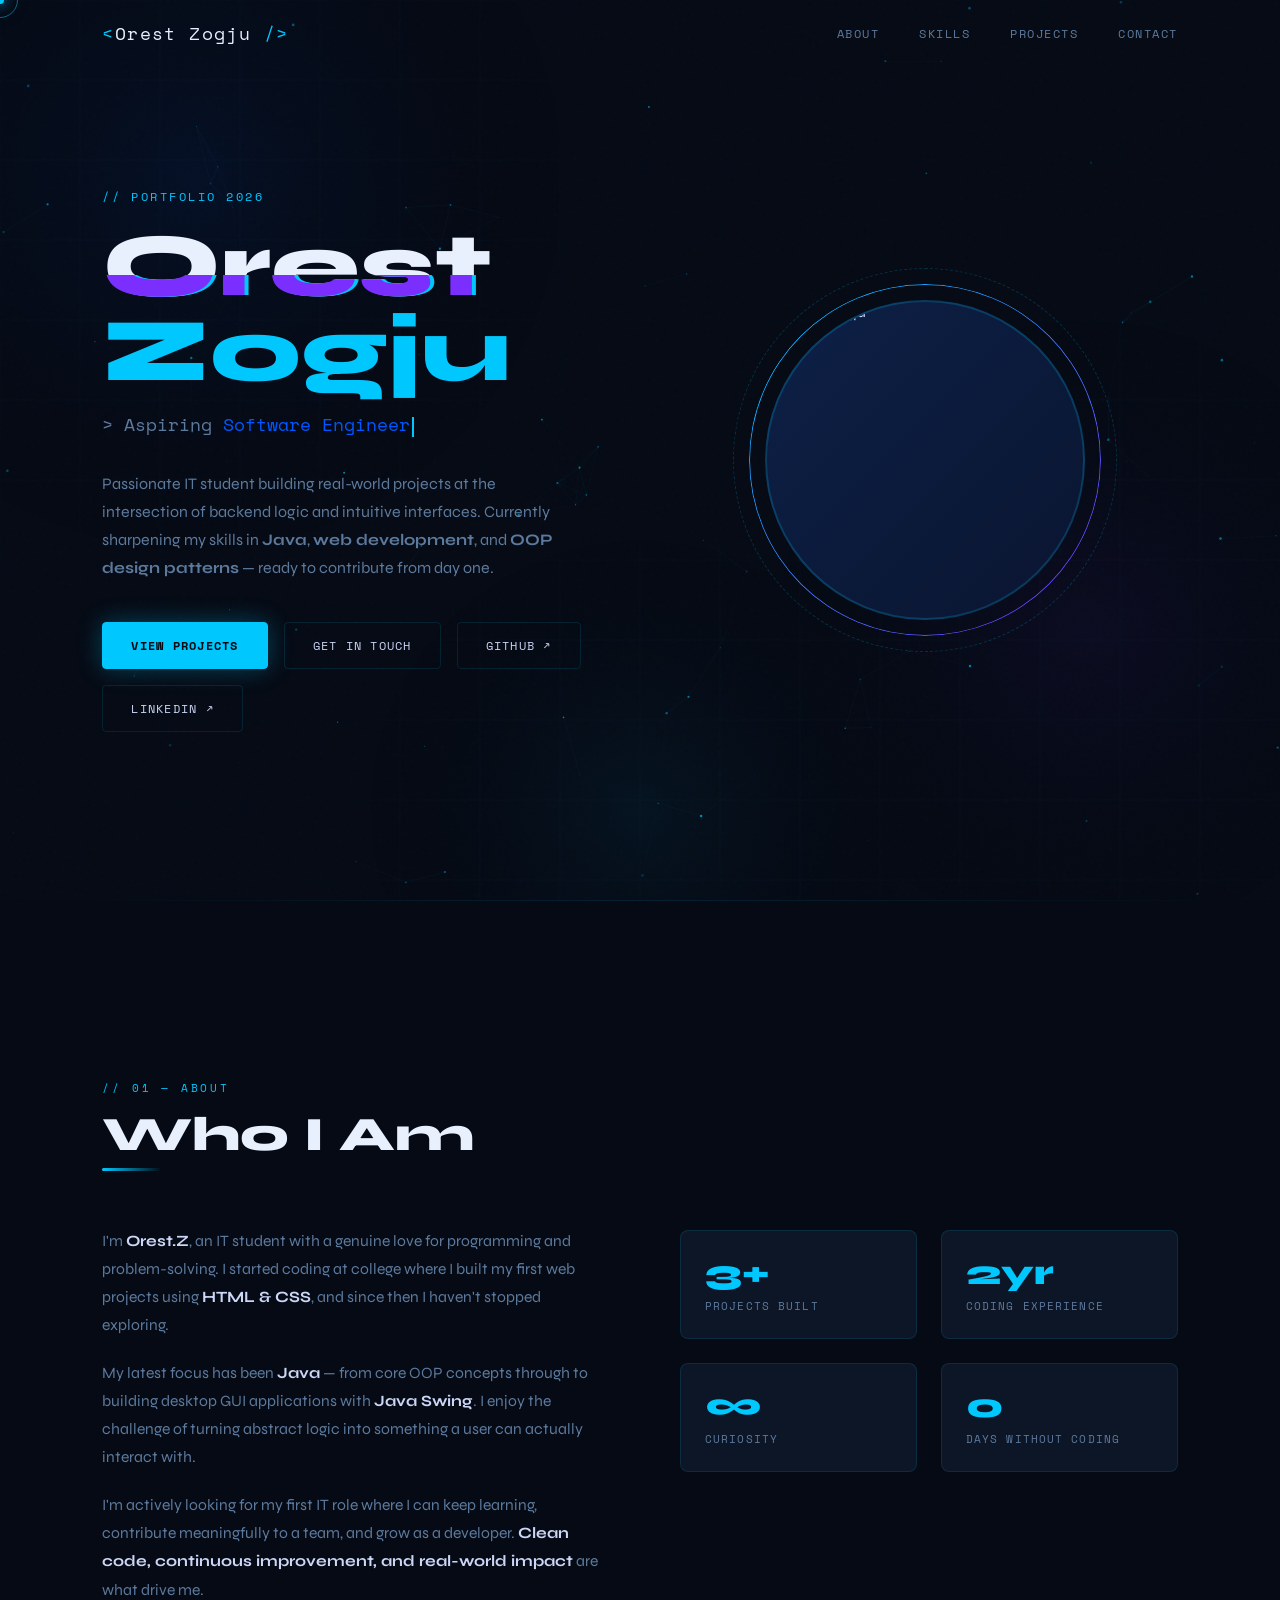
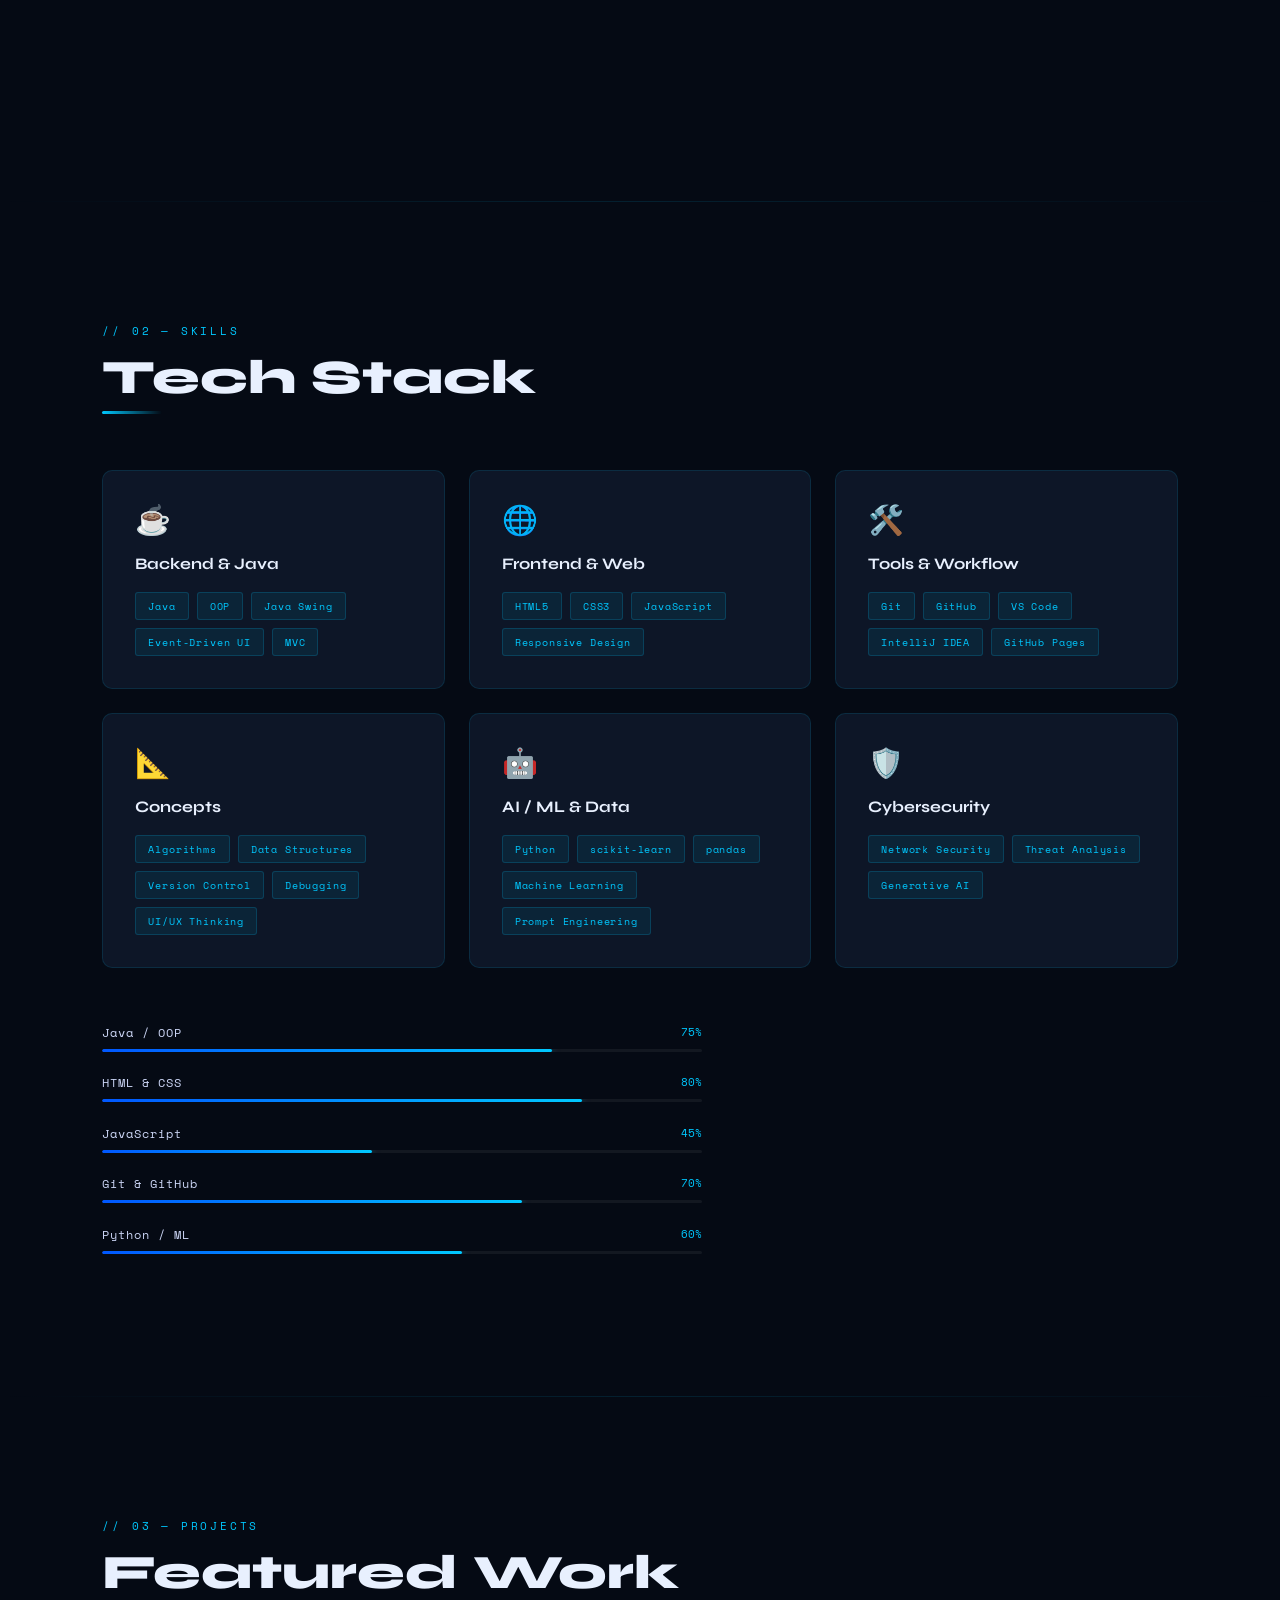
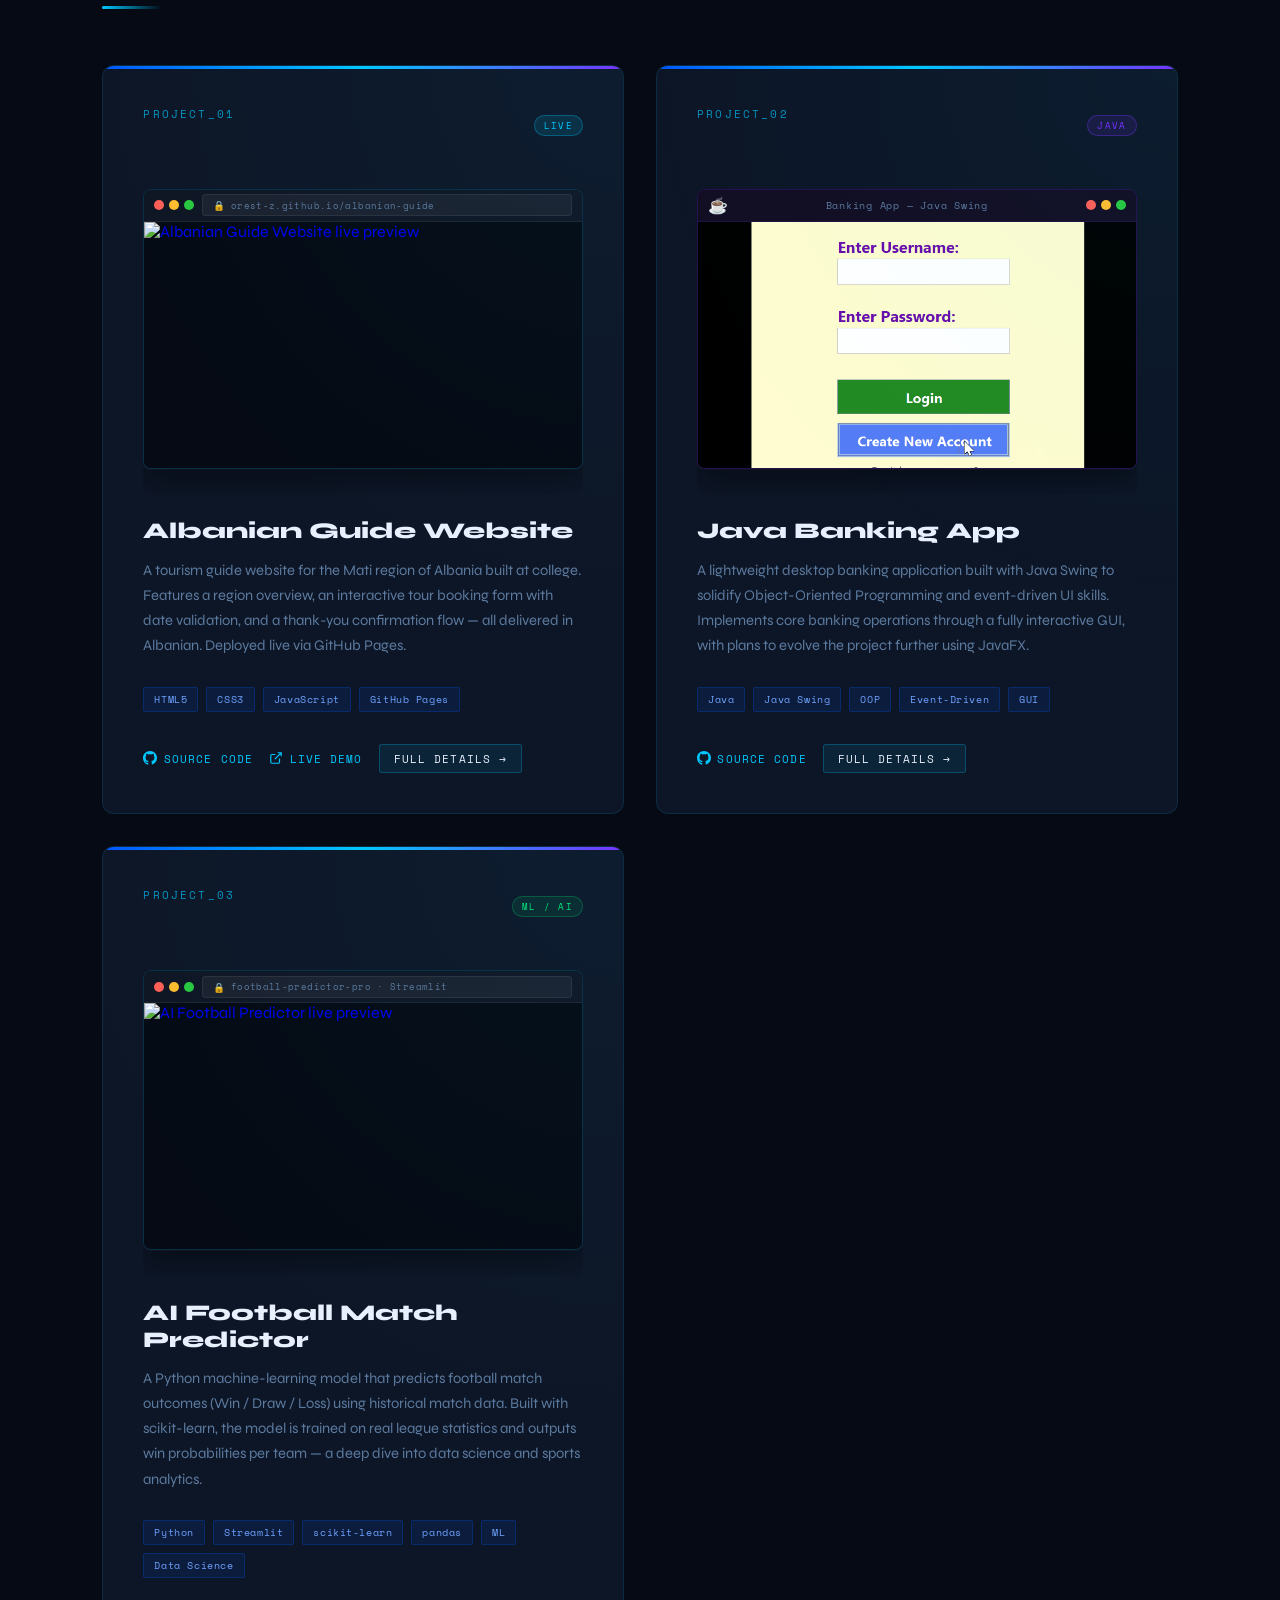
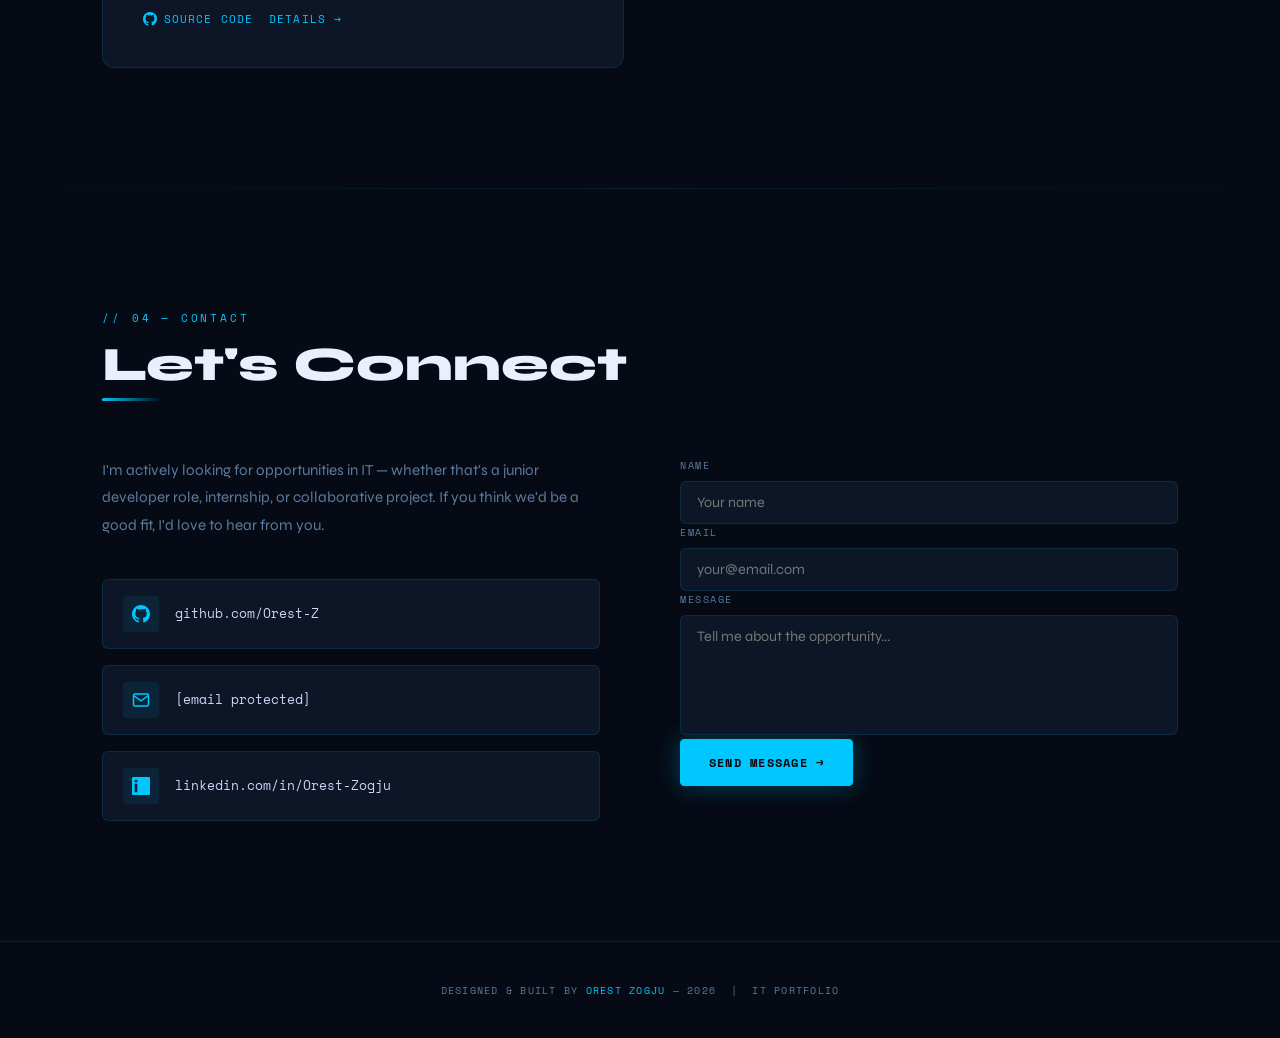
==== commit 34d0d5b6: "Stage pending changes" ====
--- a/index.html
+++ b/index.html
@@ -369,7 +369,7 @@
           </div>
 
           <!-- Desktop-frame GIF preview (Java app = window chrome look) -->
-          <a href="project-banking-app.html" class="project-media-link">
+          <a href="projects/project-banking-app.html" class="project-media-link">
             <div class="browser-frame browser-frame--desktop">
               <div class="browser-bar desktop-bar">
                 <div class="desktop-title-icon">☕</div>
@@ -472,7 +472,7 @@
               <svg viewBox="0 0 24 24" fill="currentColor"><path d="M12 0C5.37 0 0 5.37 0 12c0 5.3 3.44 9.8 8.2 11.38.6.1.82-.26.82-.58v-2.16c-3.34.72-4.04-1.61-4.04-1.61-.54-1.38-1.33-1.74-1.33-1.74-1.09-.74.08-.73.08-.73 1.2.08 1.84 1.24 1.84 1.24 1.07 1.83 2.8 1.3 3.49 1 .1-.78.42-1.3.76-1.6-2.67-.3-5.47-1.33-5.47-5.93 0-1.31.47-2.38 1.24-3.22-.12-.3-.54-1.52.12-3.18 0 0 1-.32 3.3 1.23a11.5 11.5 0 0 1 3-.4c1.02.004 2.05.14 3 .4 2.28-1.55 3.3-1.23 3.3-1.23.66 1.66.24 2.88.12 3.18.77.84 1.24 1.91 1.24 3.22 0 4.61-2.8 5.63-5.48 5.92.43.37.81 1.1.81 2.22v3.3c0 .32.22.69.83.57C20.56 21.8 24 17.3 24 12c0-6.63-5.37-12-12-12z"/></svg>
               Source Code
             </a>
-            <a class="project-link" href="project-football-predictor.html">Details →</a>
+            <a class="project-link" href="projects/project-football-predictor.html">Details →</a>
           </div>
         </div>
 
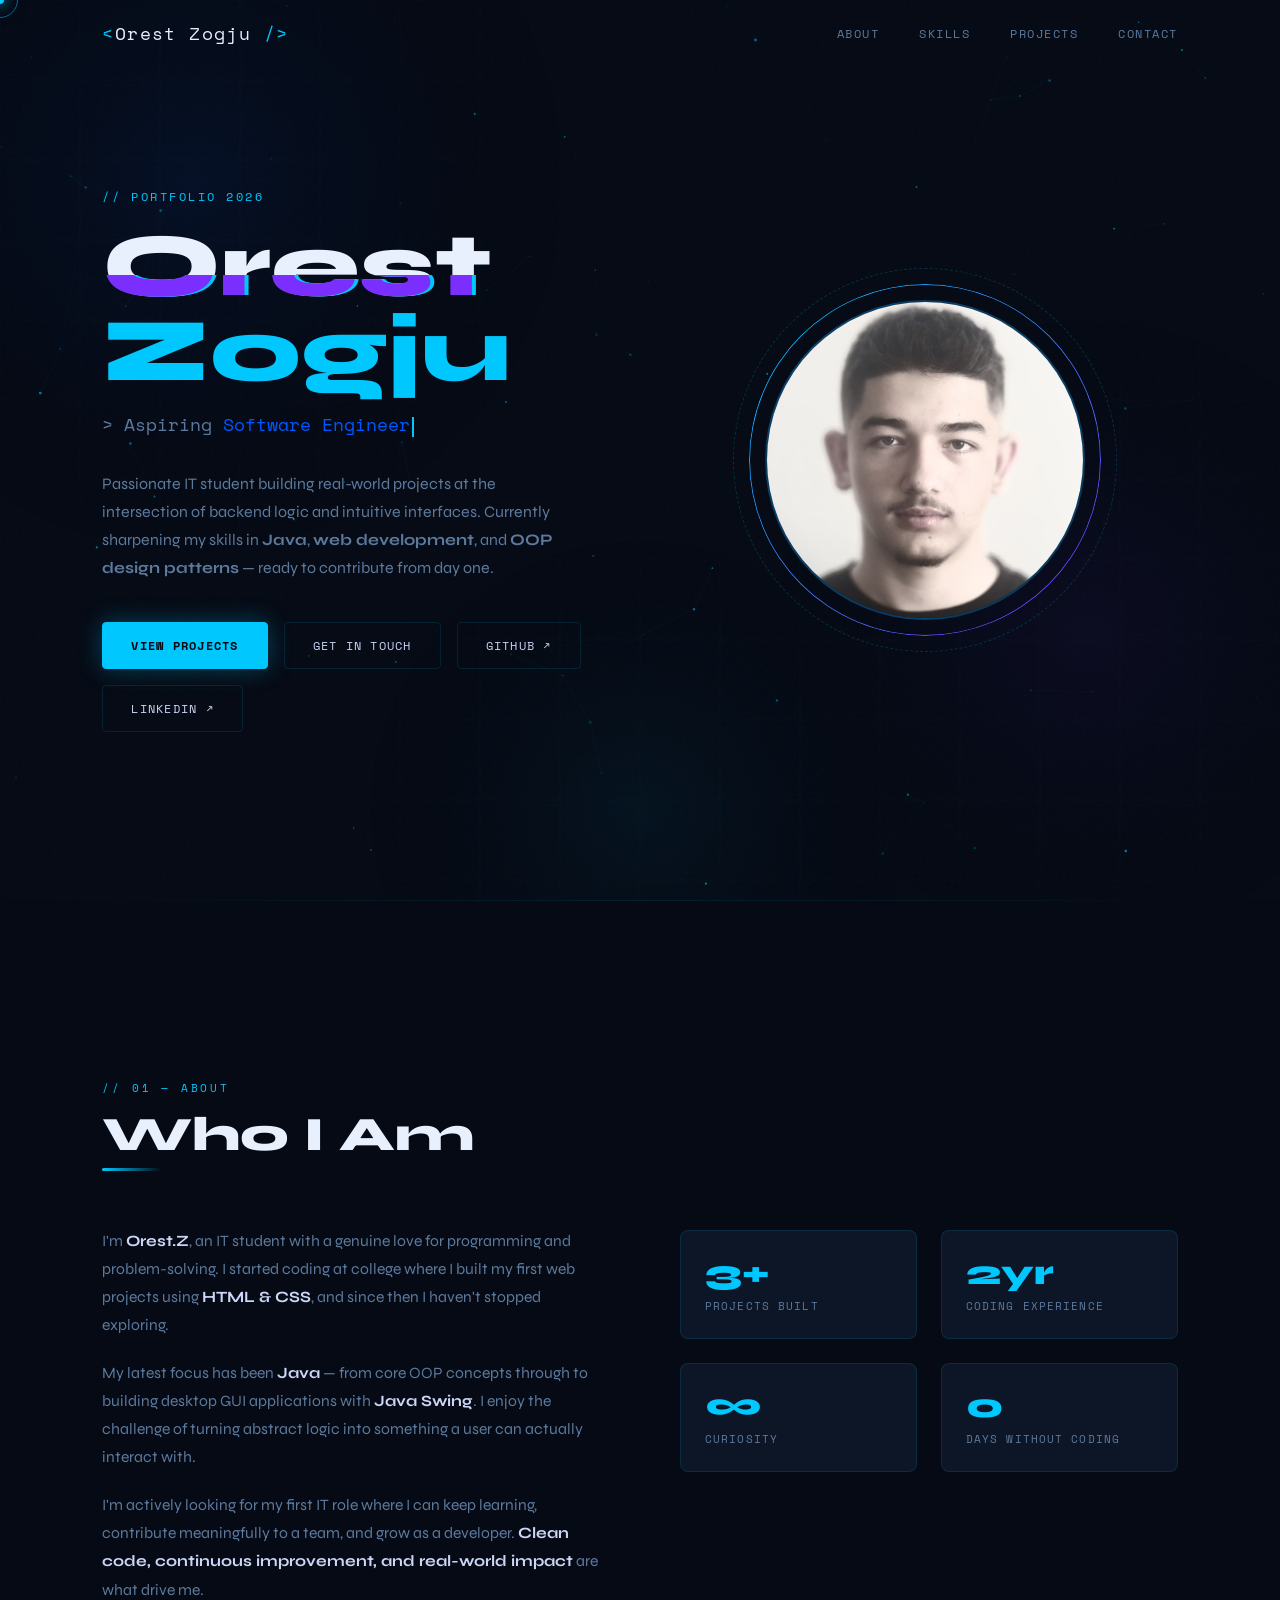
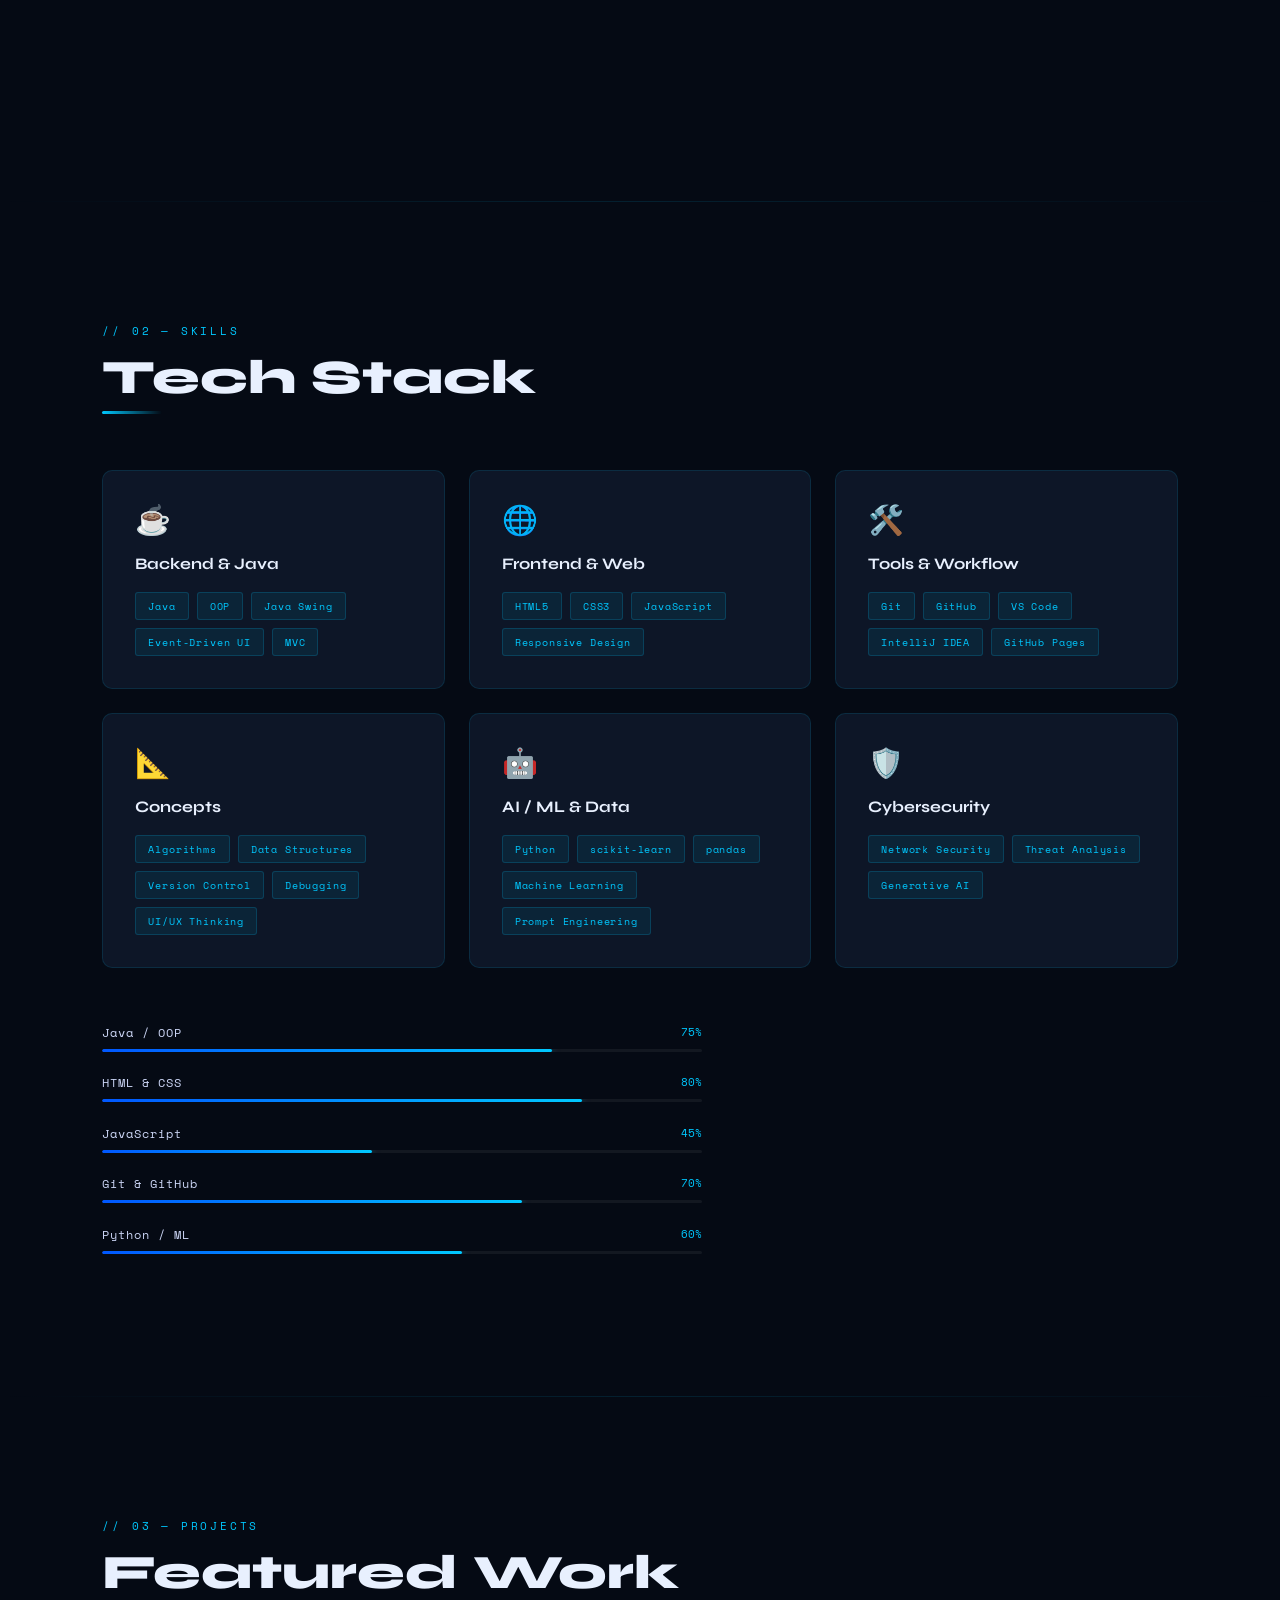
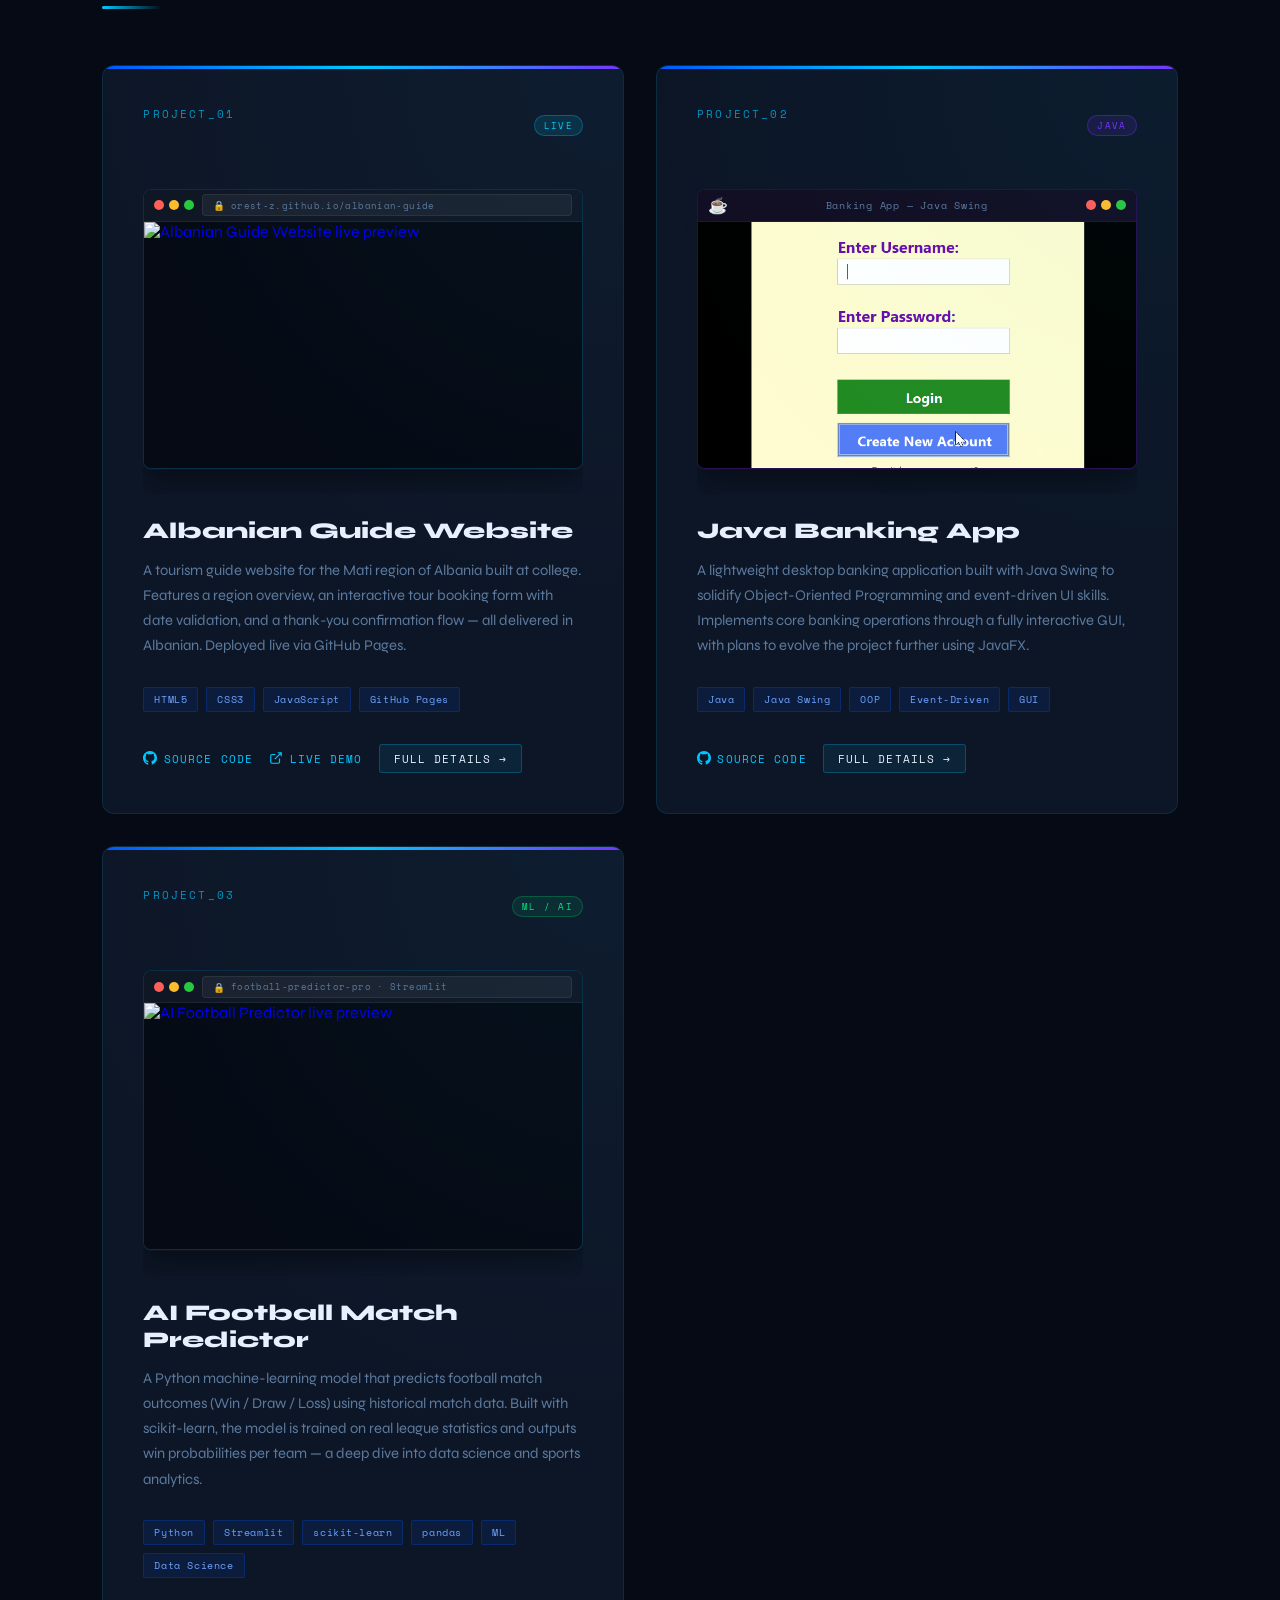
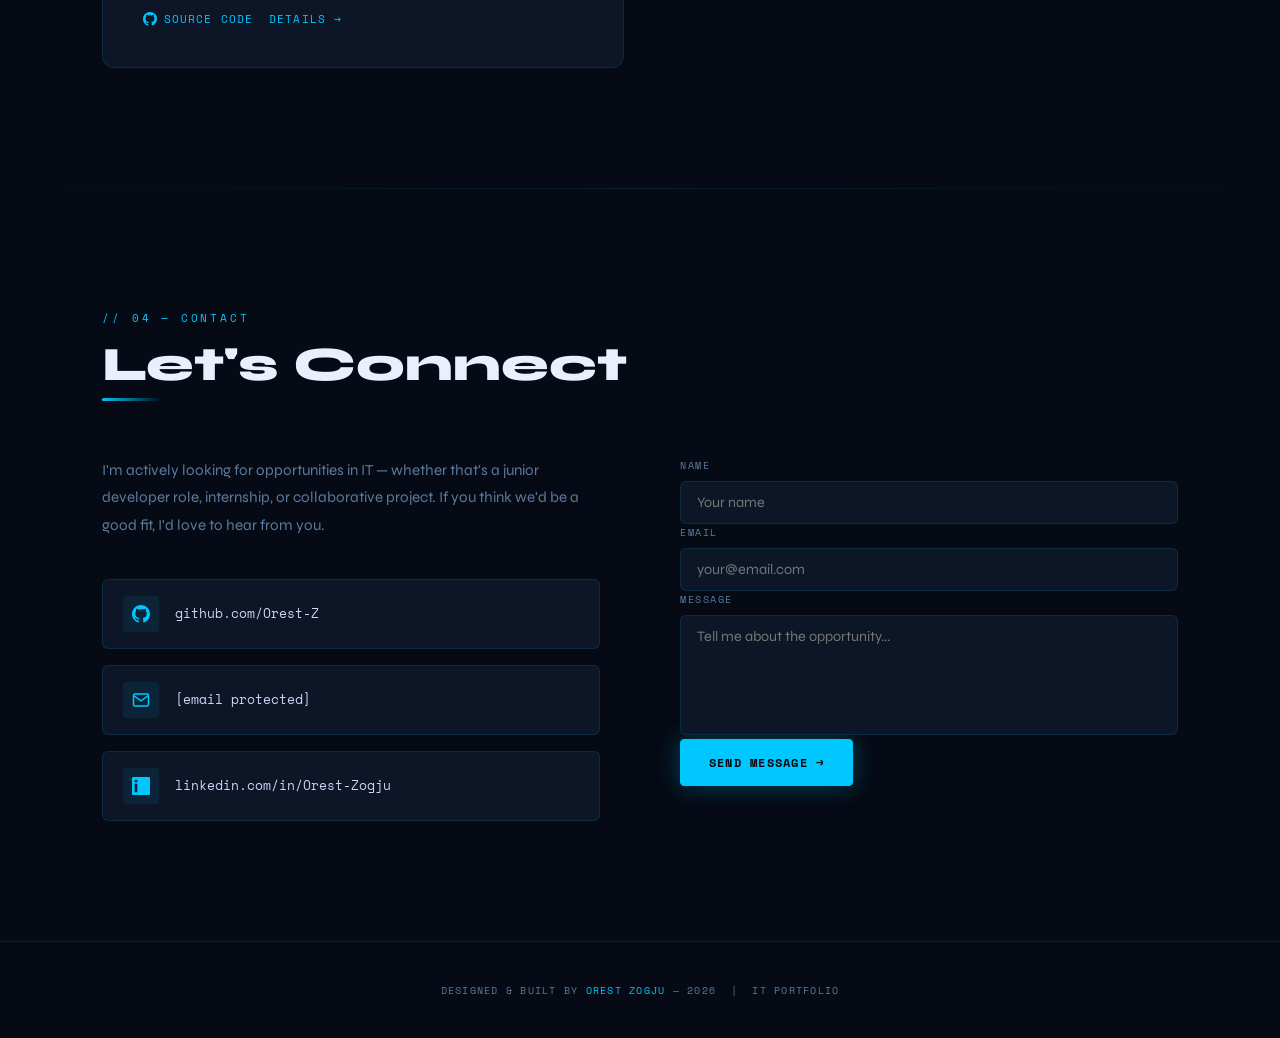
==== commit 6ccd1fee: "Fix: Add missing projects/ prefix to football predictor link" ====
--- a/index.html
+++ b/index.html
@@ -424,7 +424,7 @@
           </div>
 
           <!-- Browser-frame GIF preview for the Streamlit/Python dashboard -->
-          <a href="project-football-predictor.html" class="project-media-link">
+          <a href="projects/project-football-predictor.html" class="project-media-link">
             <div class="browser-frame">
               <div class="browser-bar">
                 <div class="browser-dots">
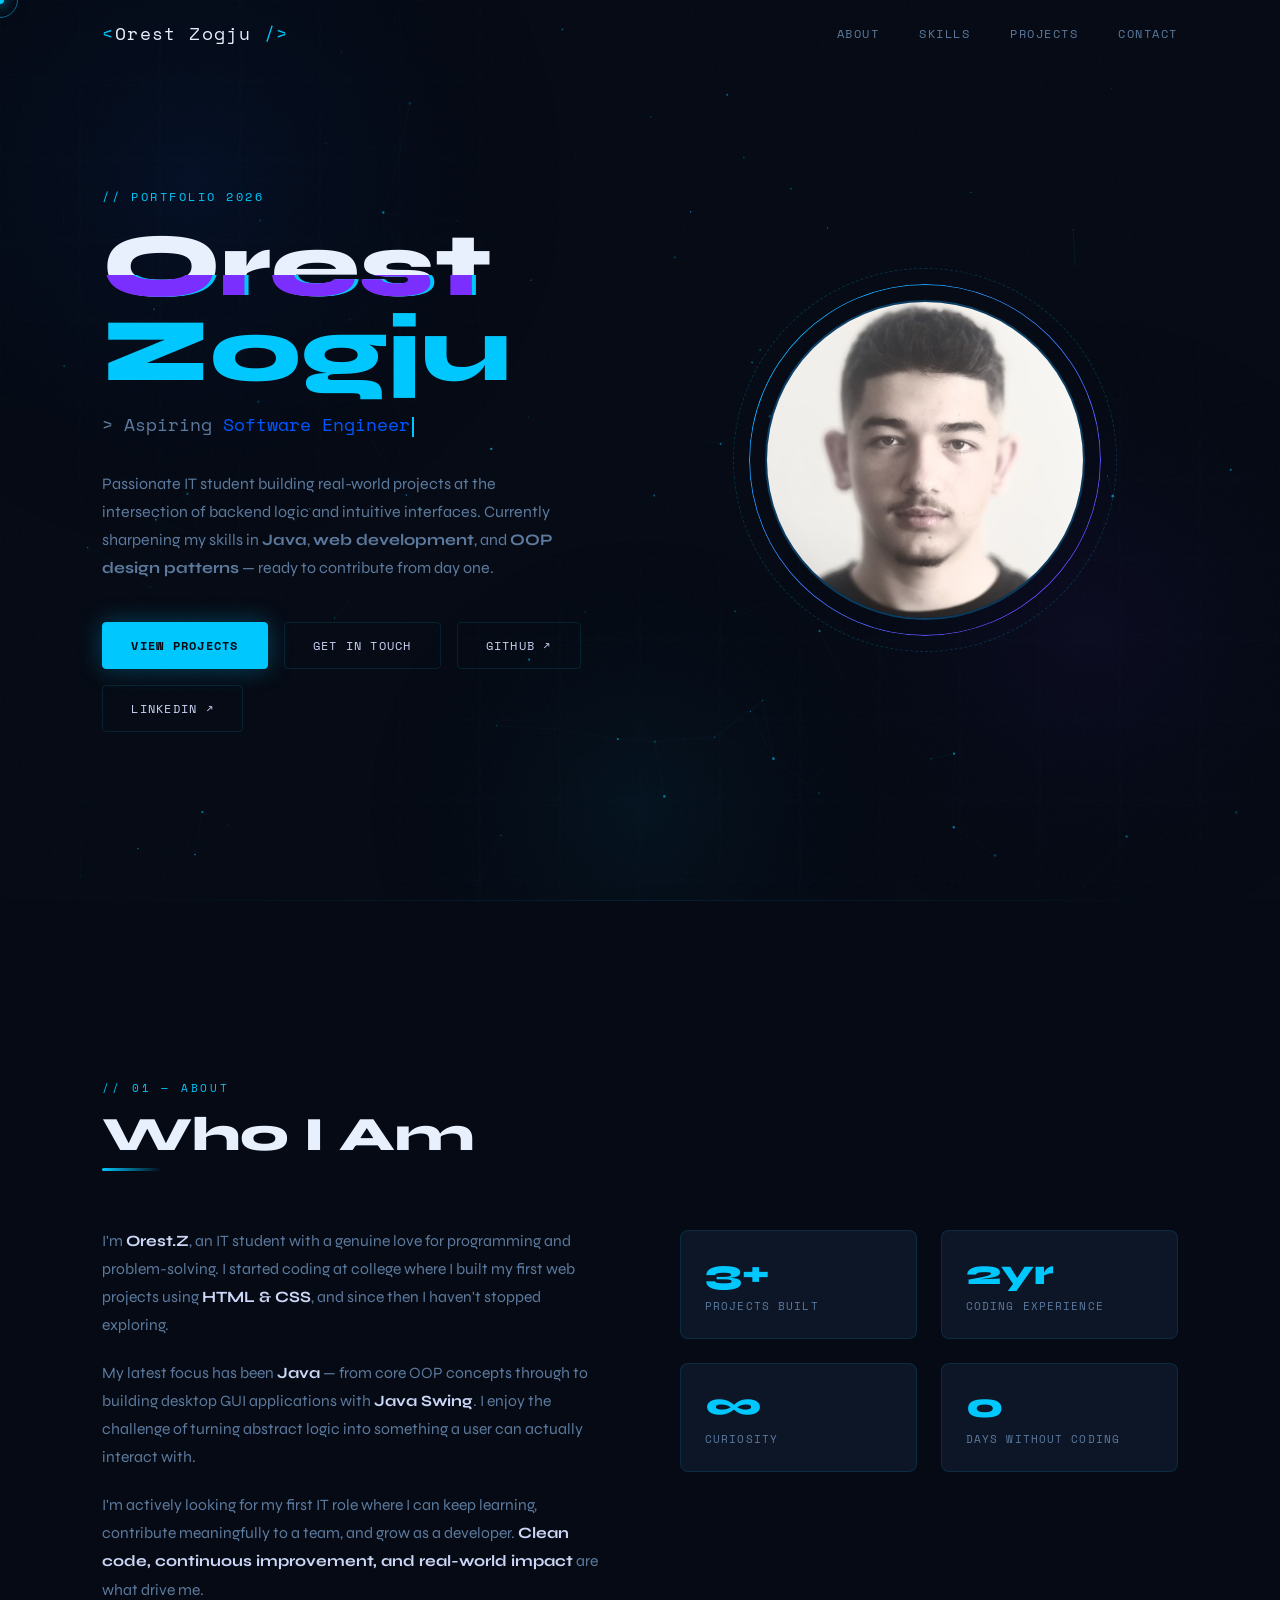
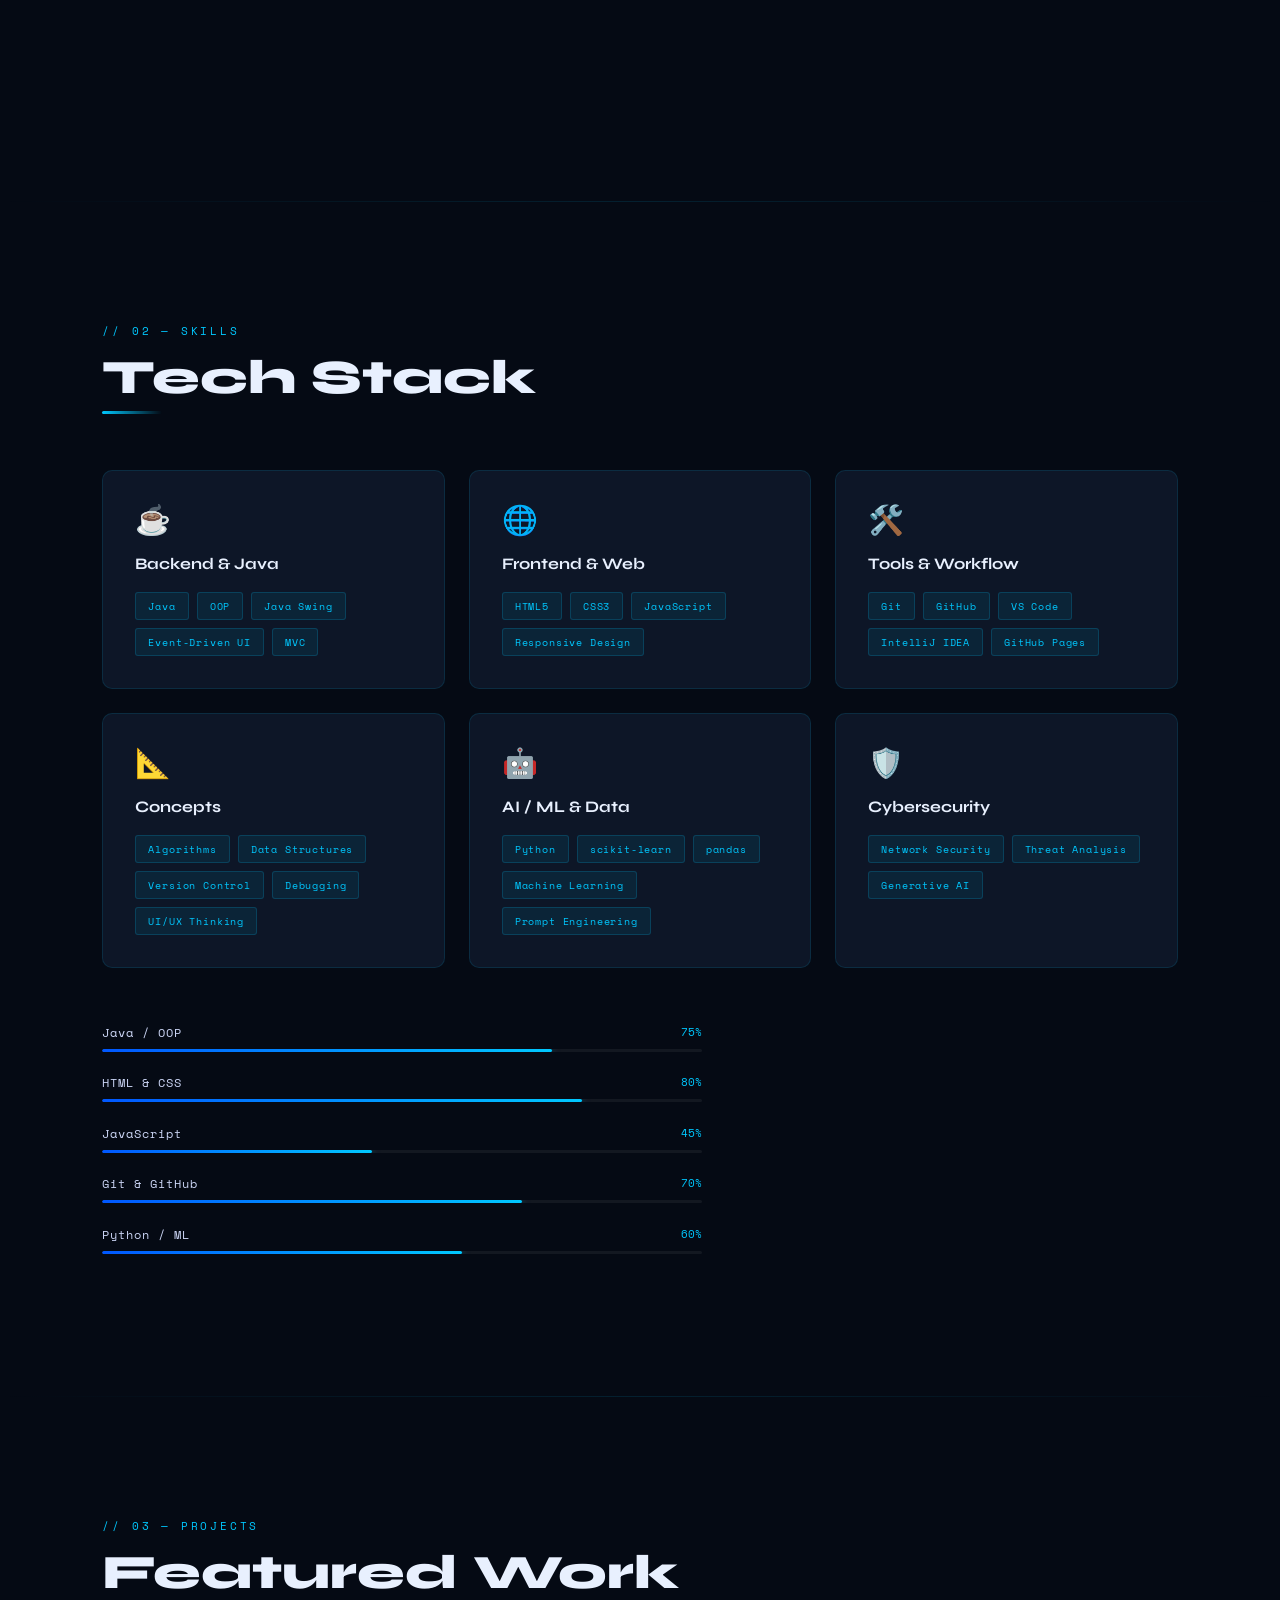
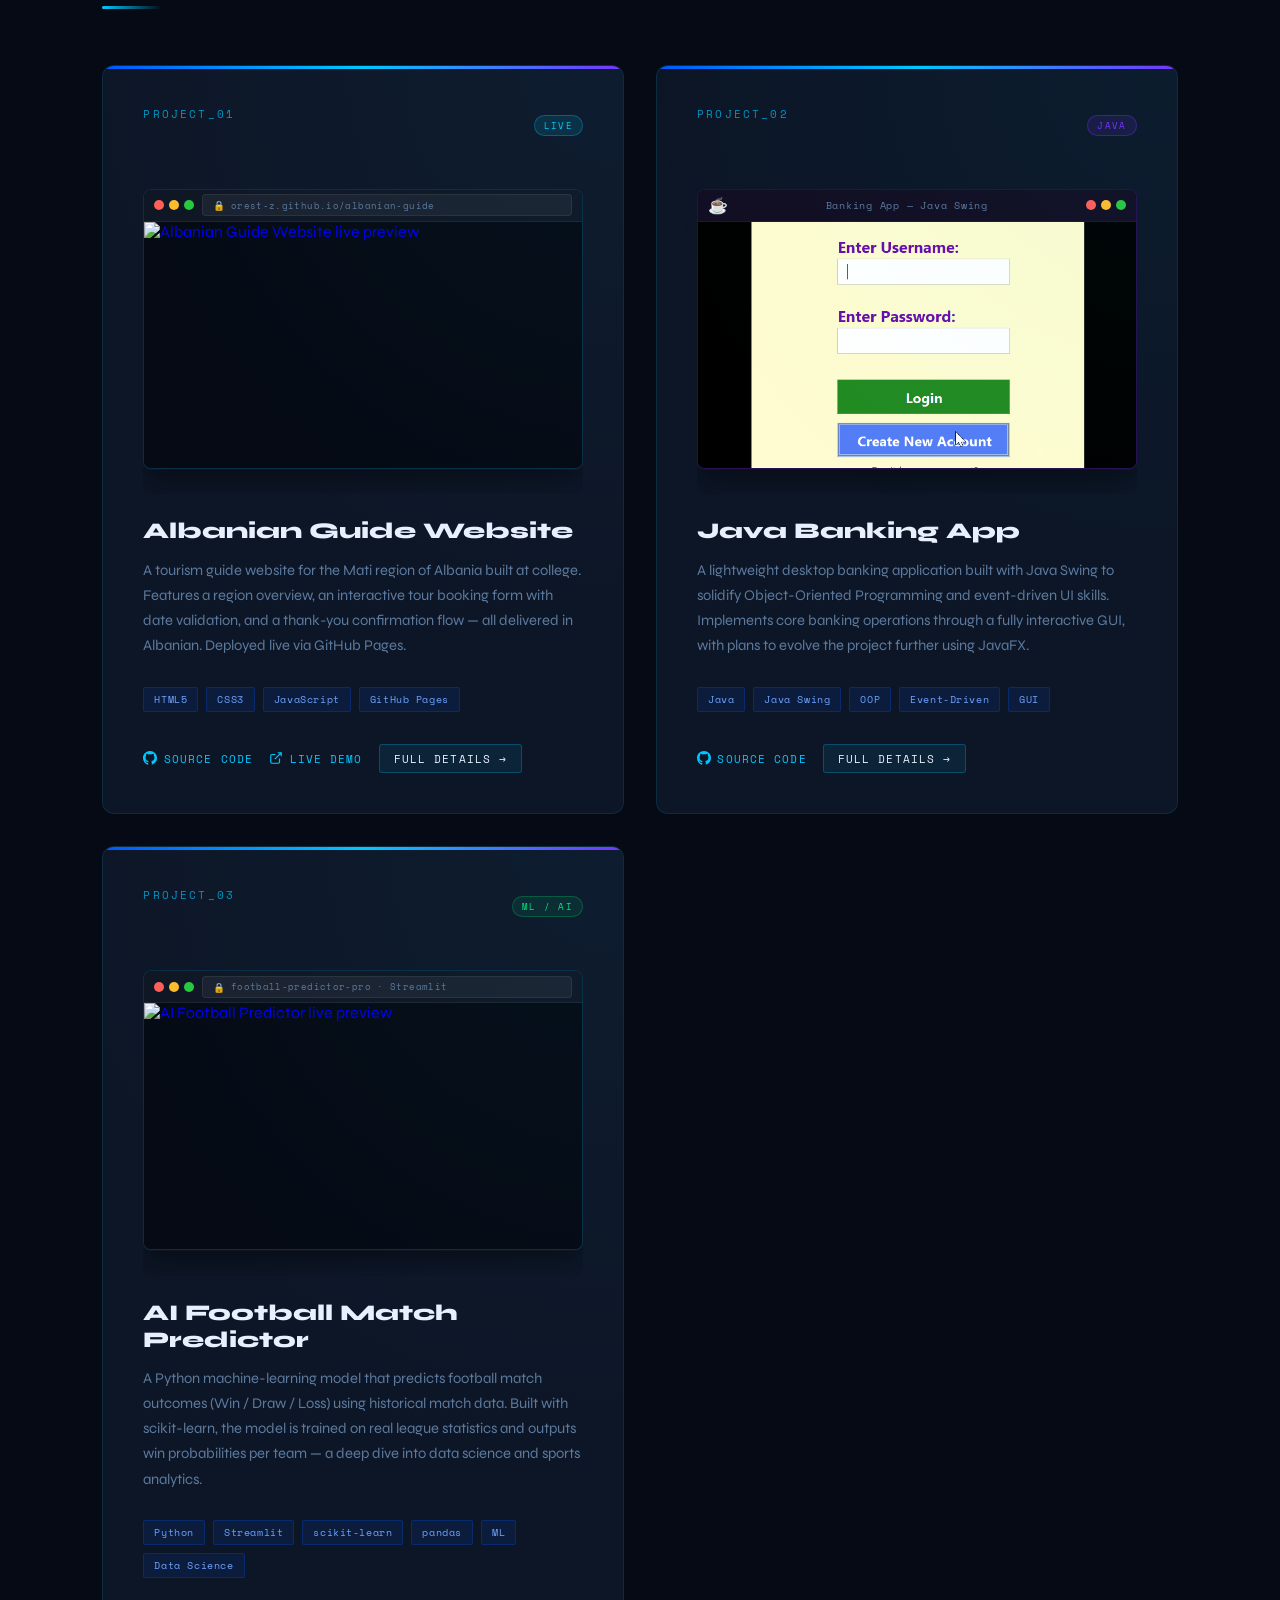
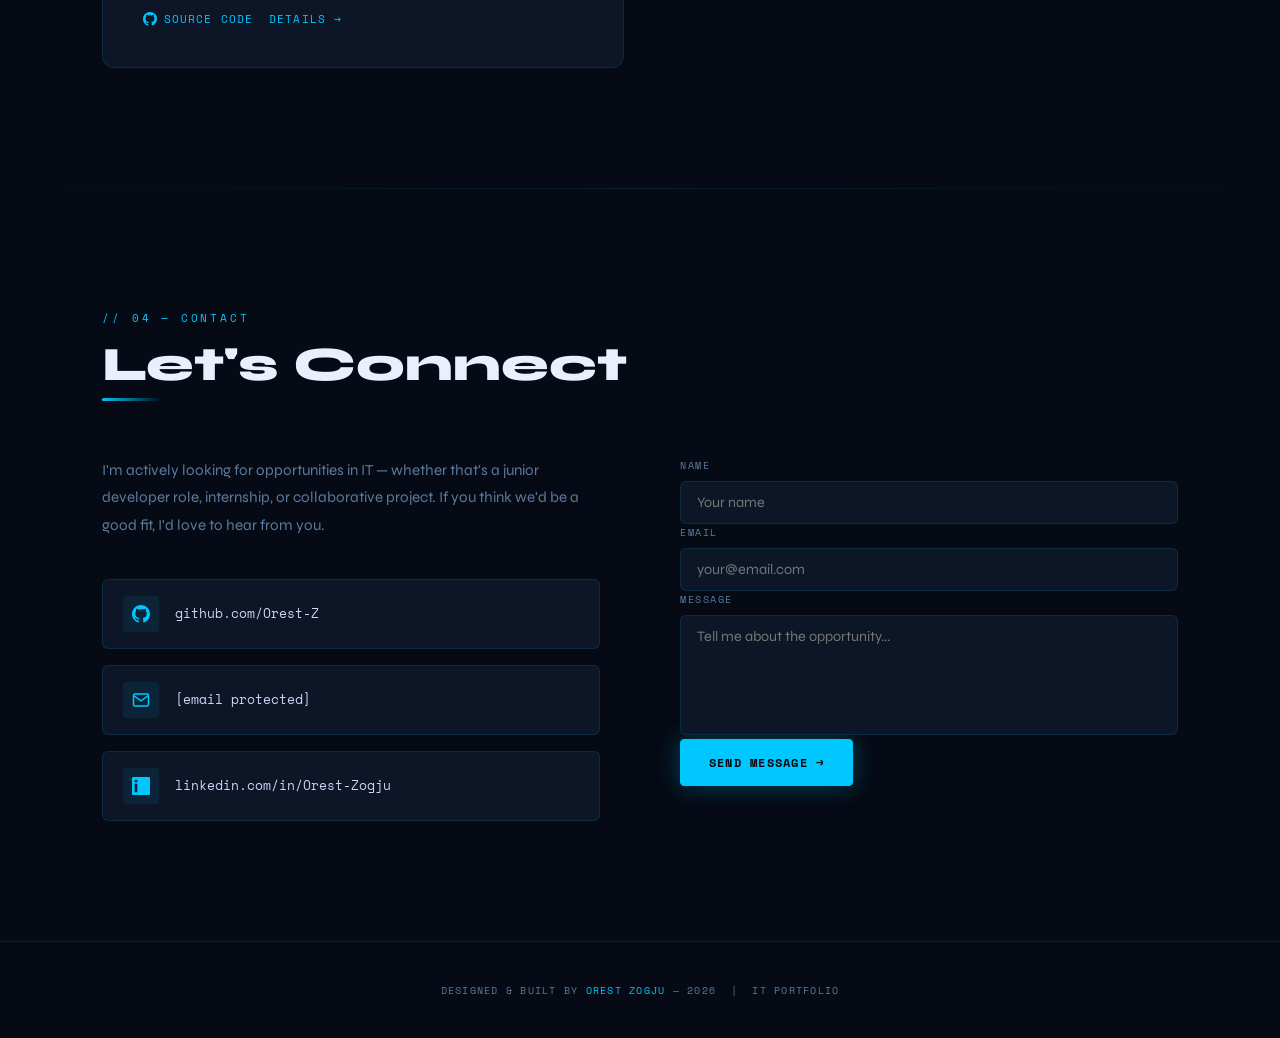
==== commit be9aca93: "change the preview image" ====
--- a/index.html
+++ b/index.html
@@ -4,6 +4,11 @@
   <meta charset="UTF-8" />
   <meta name="viewport" content="width=device-width, initial-scale=1.0"/>
   <title>Orest Zogju — IT Portfolio</title>
+
+  <!-- Open Graph Meta Tags for Social Preview -->
+  <meta property="og:image" content="https://socialify.git.ci/Orest-Z/Online-Portofolio/image?description=1&font=Jost&name=1&owner=1&pattern=Circuit+Board&theme=Dark" />
+  <meta property="og:image:width" content="1280" />
+  <meta property="og:image:height" content="640" />
 
   <!-- Google Fonts -->
   <link rel="preconnect" href="https://fonts.googleapis.com">
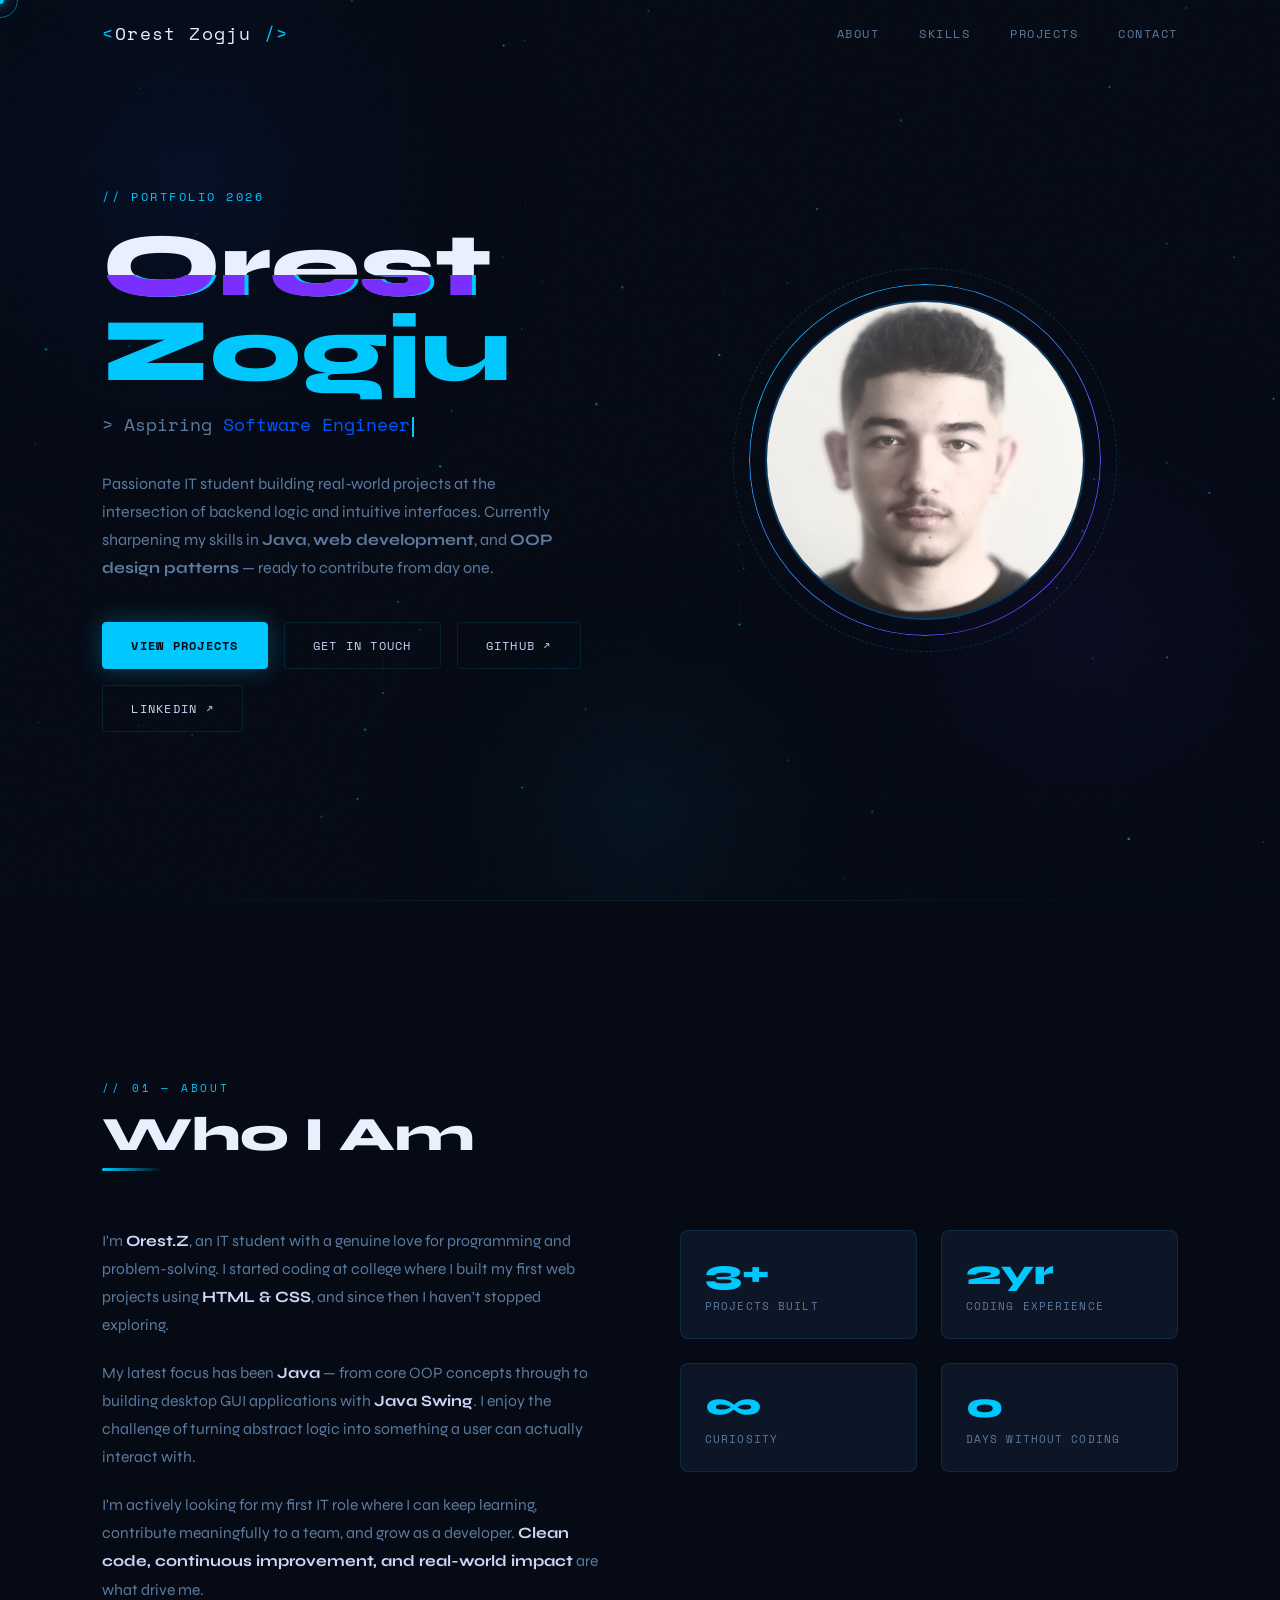
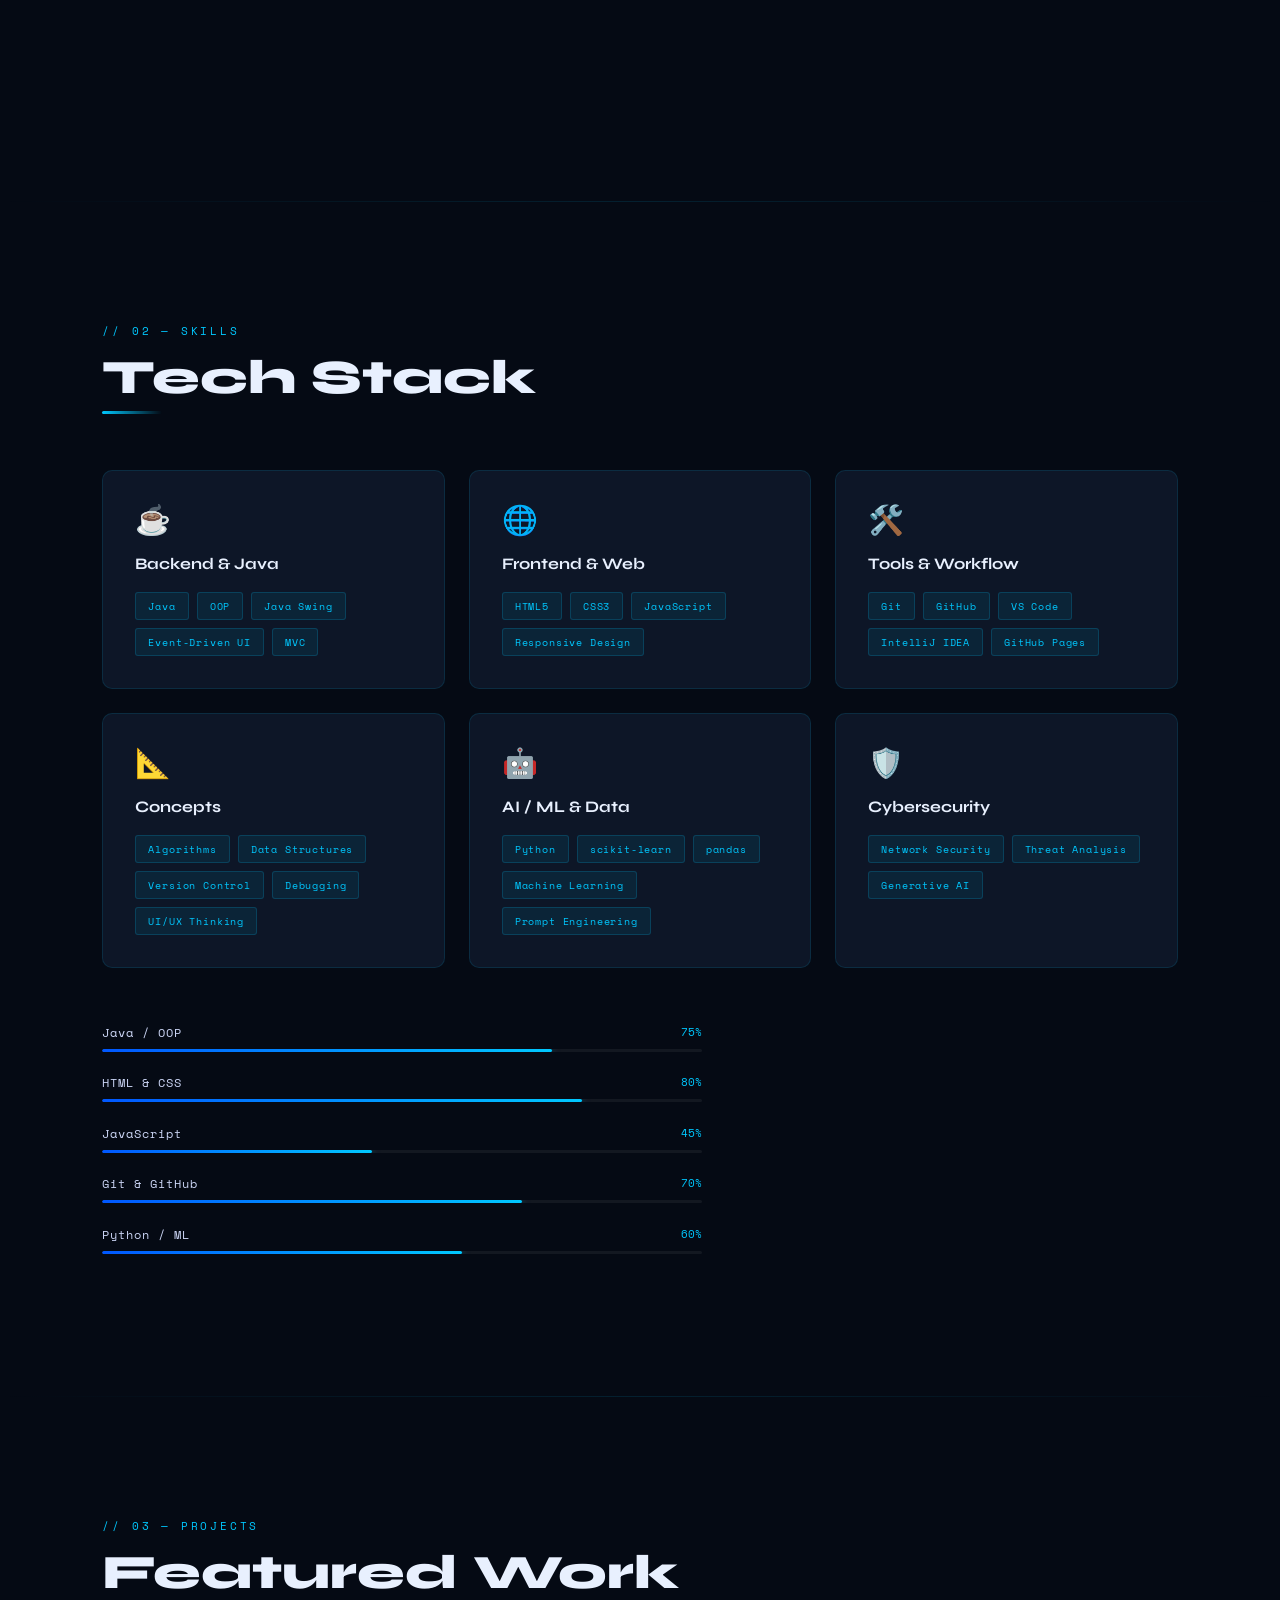
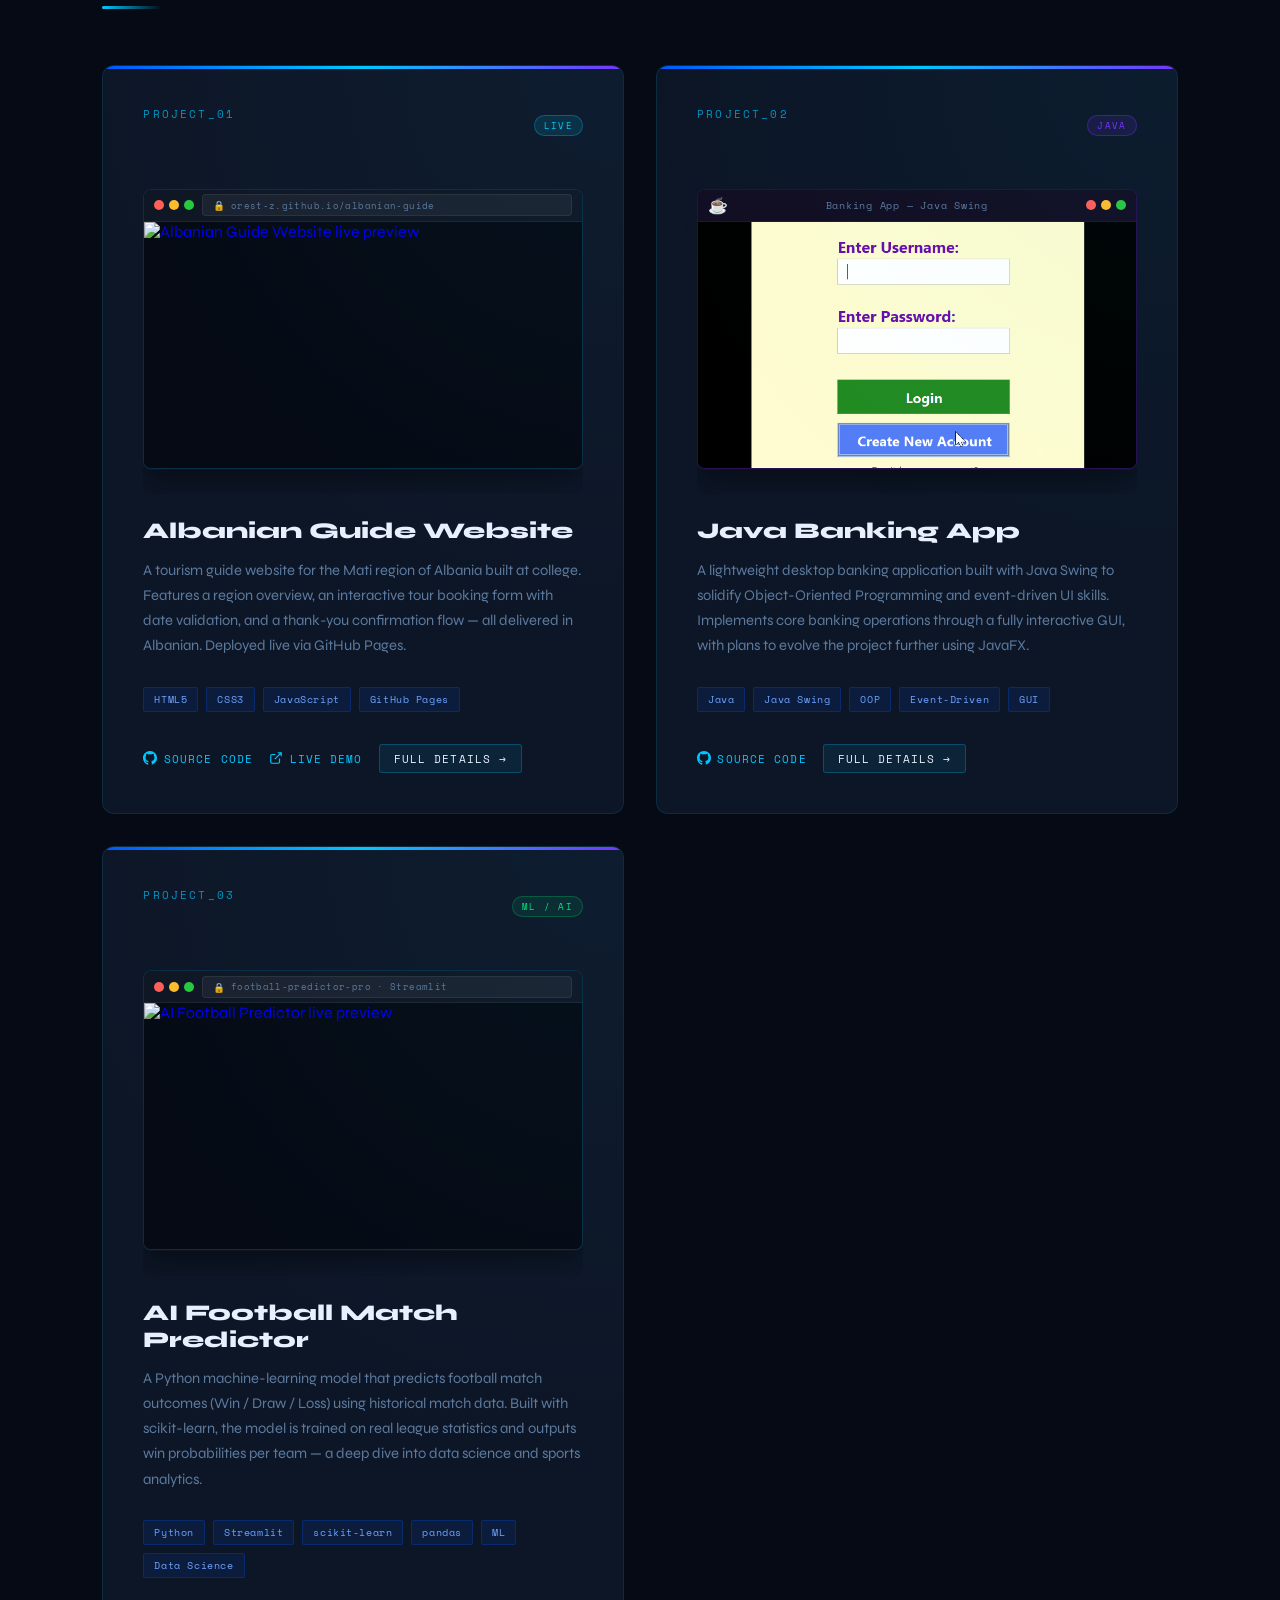
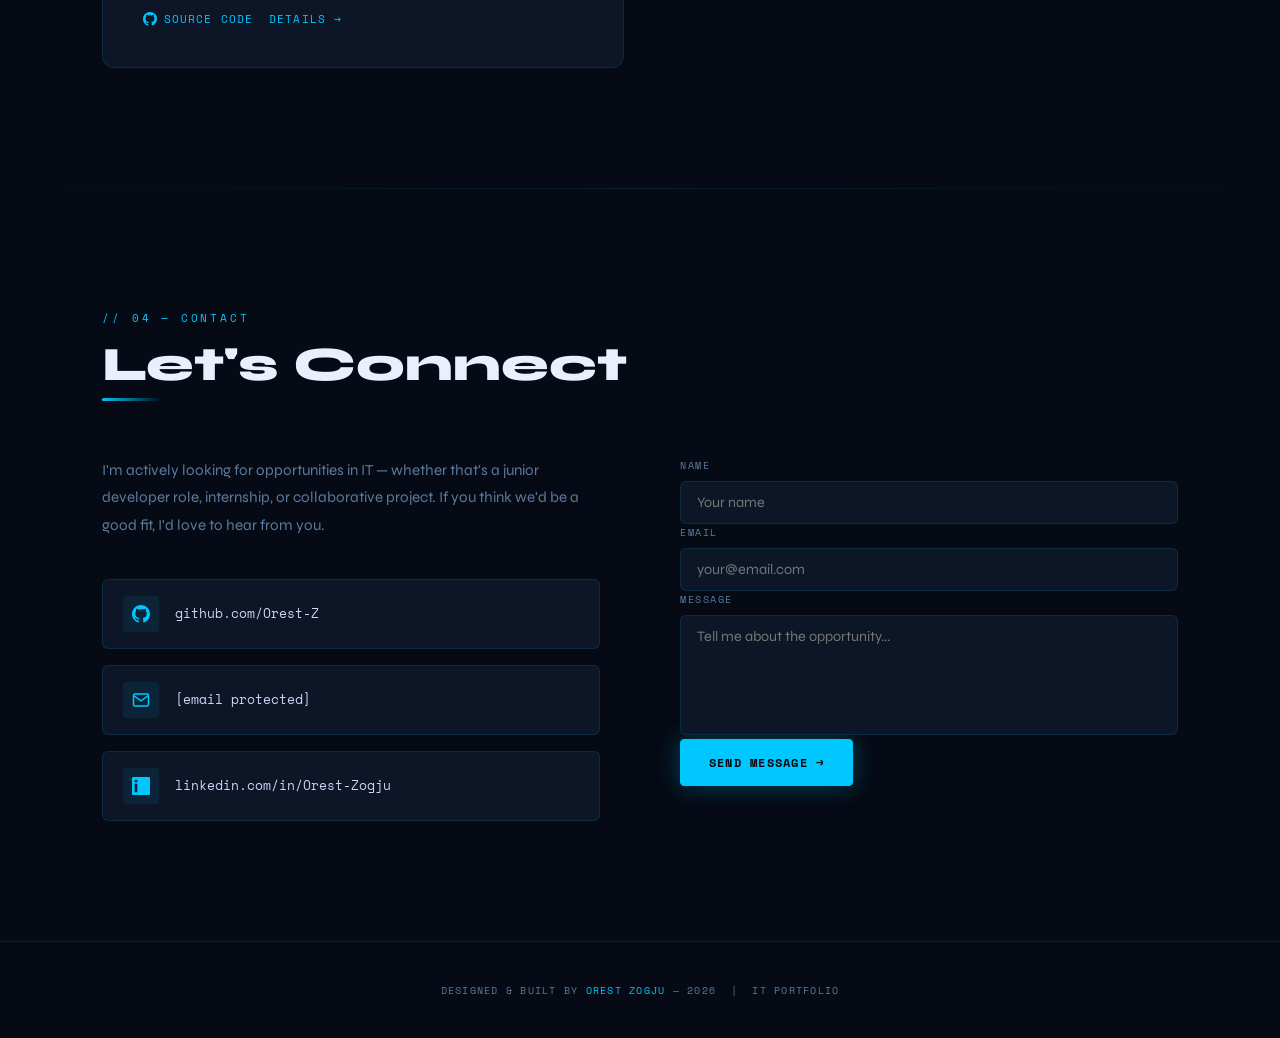
==== commit c367def2: "Update Open Graph meta tags with complete social preview info" ====
--- a/index.html
+++ b/index.html
@@ -6,7 +6,11 @@
   <title>Orest Zogju — IT Portfolio</title>
 
   <!-- Open Graph Meta Tags for Social Preview -->
-  <meta property="og:image" content="https://socialify.git.ci/Orest-Z/Online-Portofolio/image?description=1&font=Jost&name=1&owner=1&pattern=Circuit+Board&theme=Dark" />
+  <meta property="og:type" content="website" />
+  <meta property="og:url" content="https://orest-z.github.io/Online-Portofolio/" />
+  <meta property="og:title" content="Orest Zogju — IT Portfolio" />
+  <meta property="og:description" content="My personal website portfolio with some of my main projects and links to contact me included." />
+  <meta property="og:image" content="https://orest-z.github.io/Online-Portofolio/images/Online-Portofolio-Preview.png" />
   <meta property="og:image:width" content="1280" />
   <meta property="og:image:height" content="640" />
 
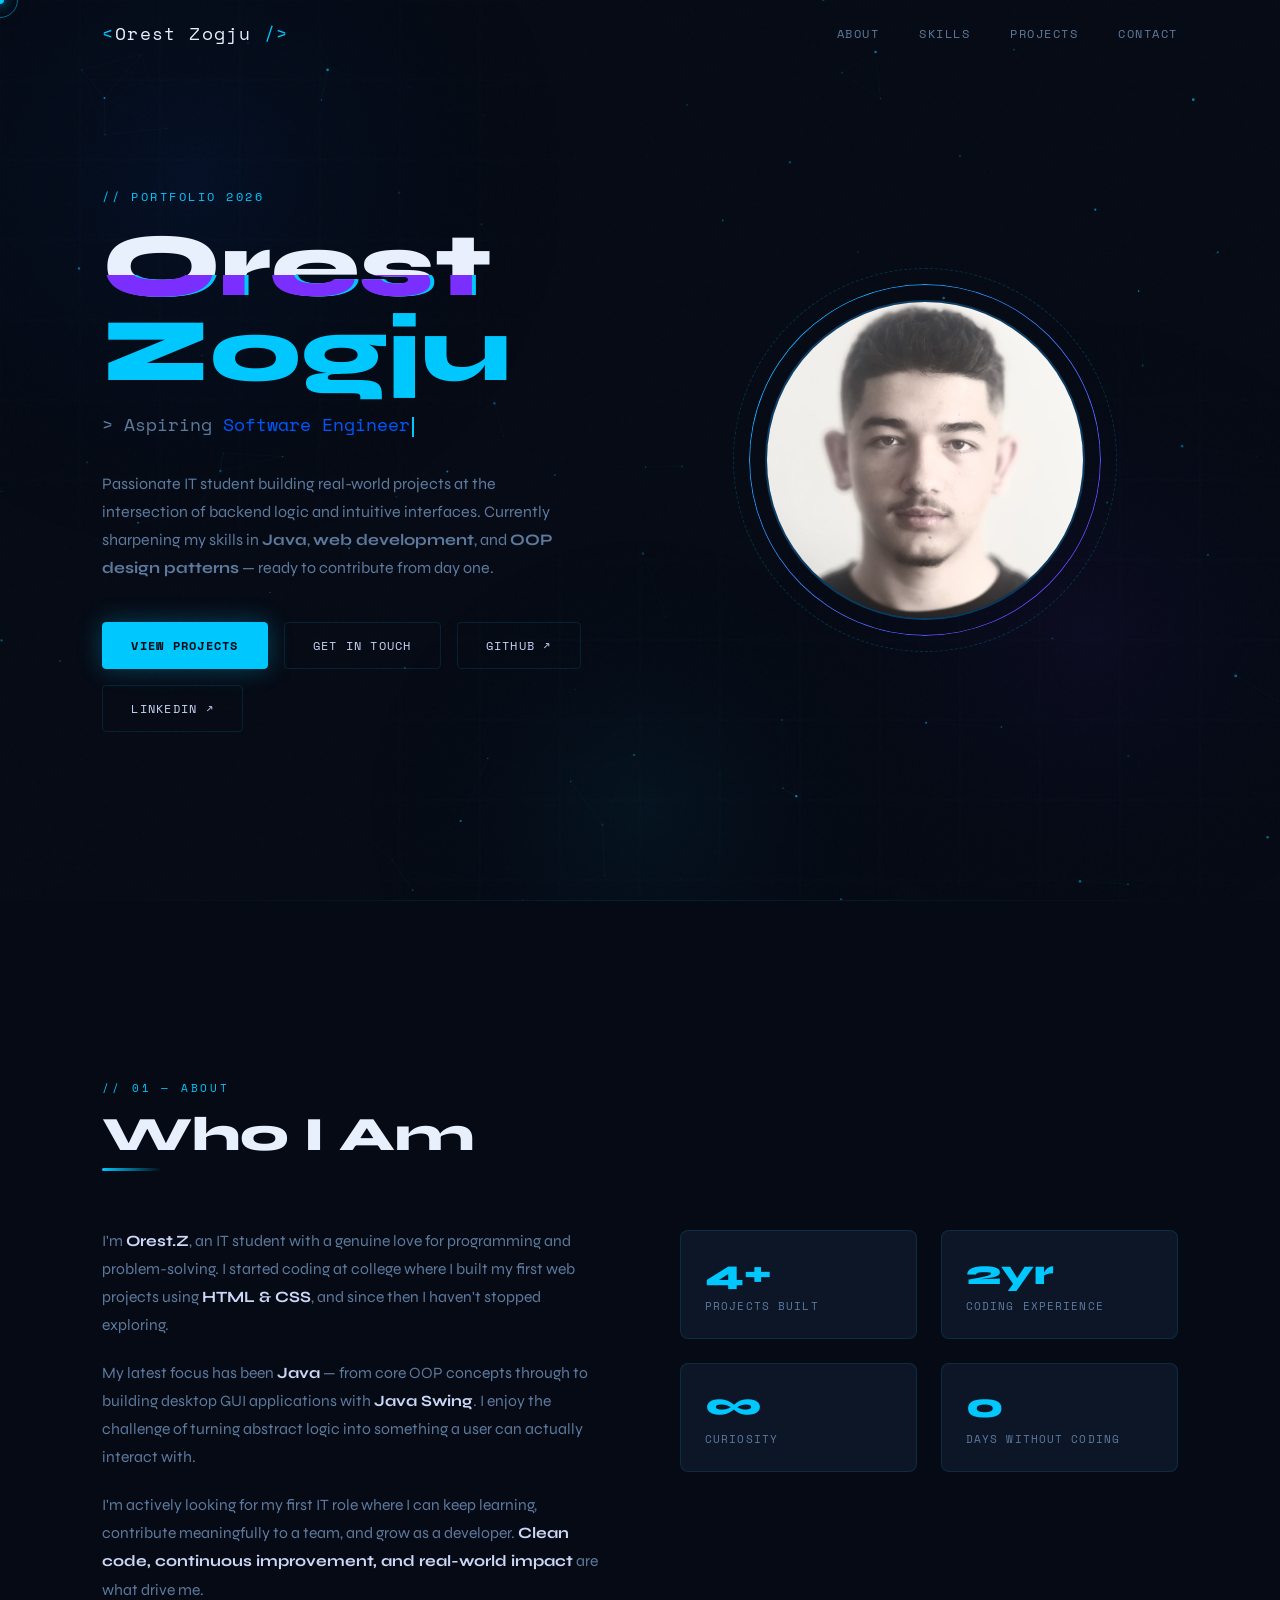
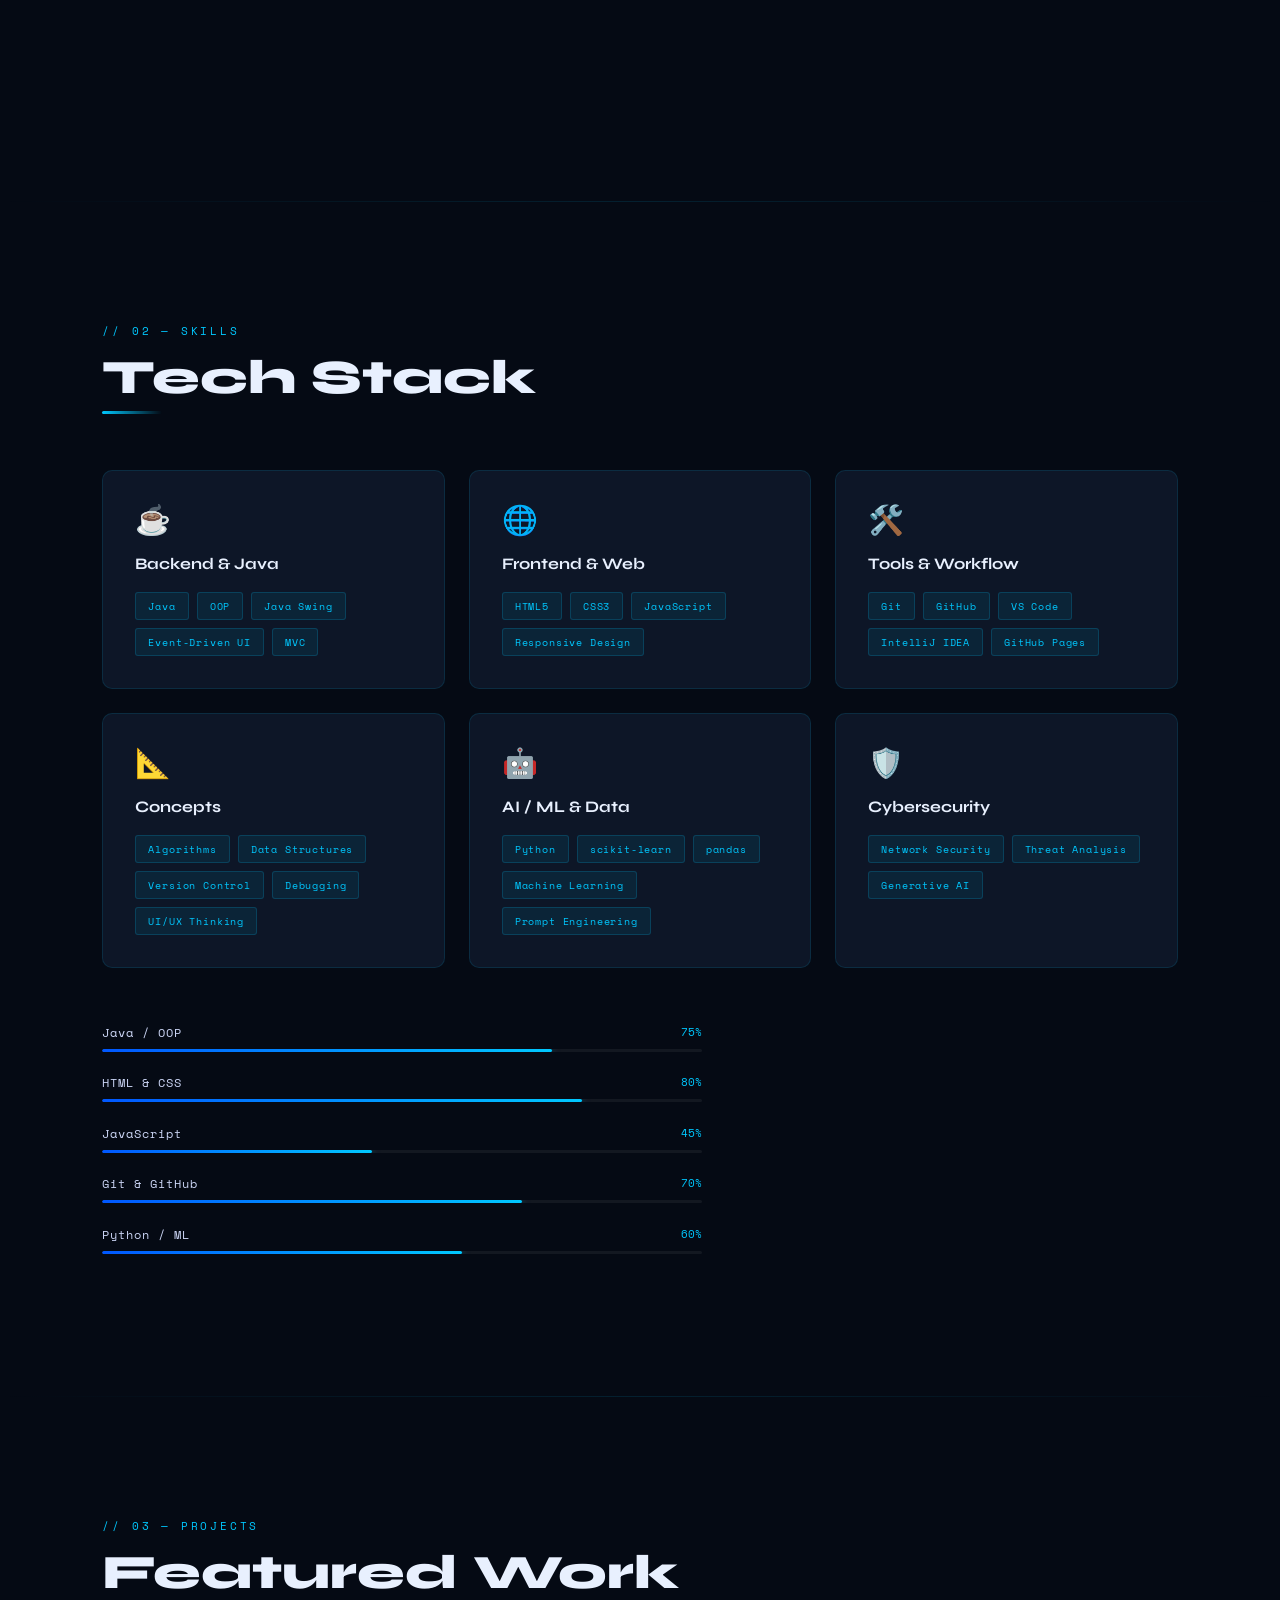
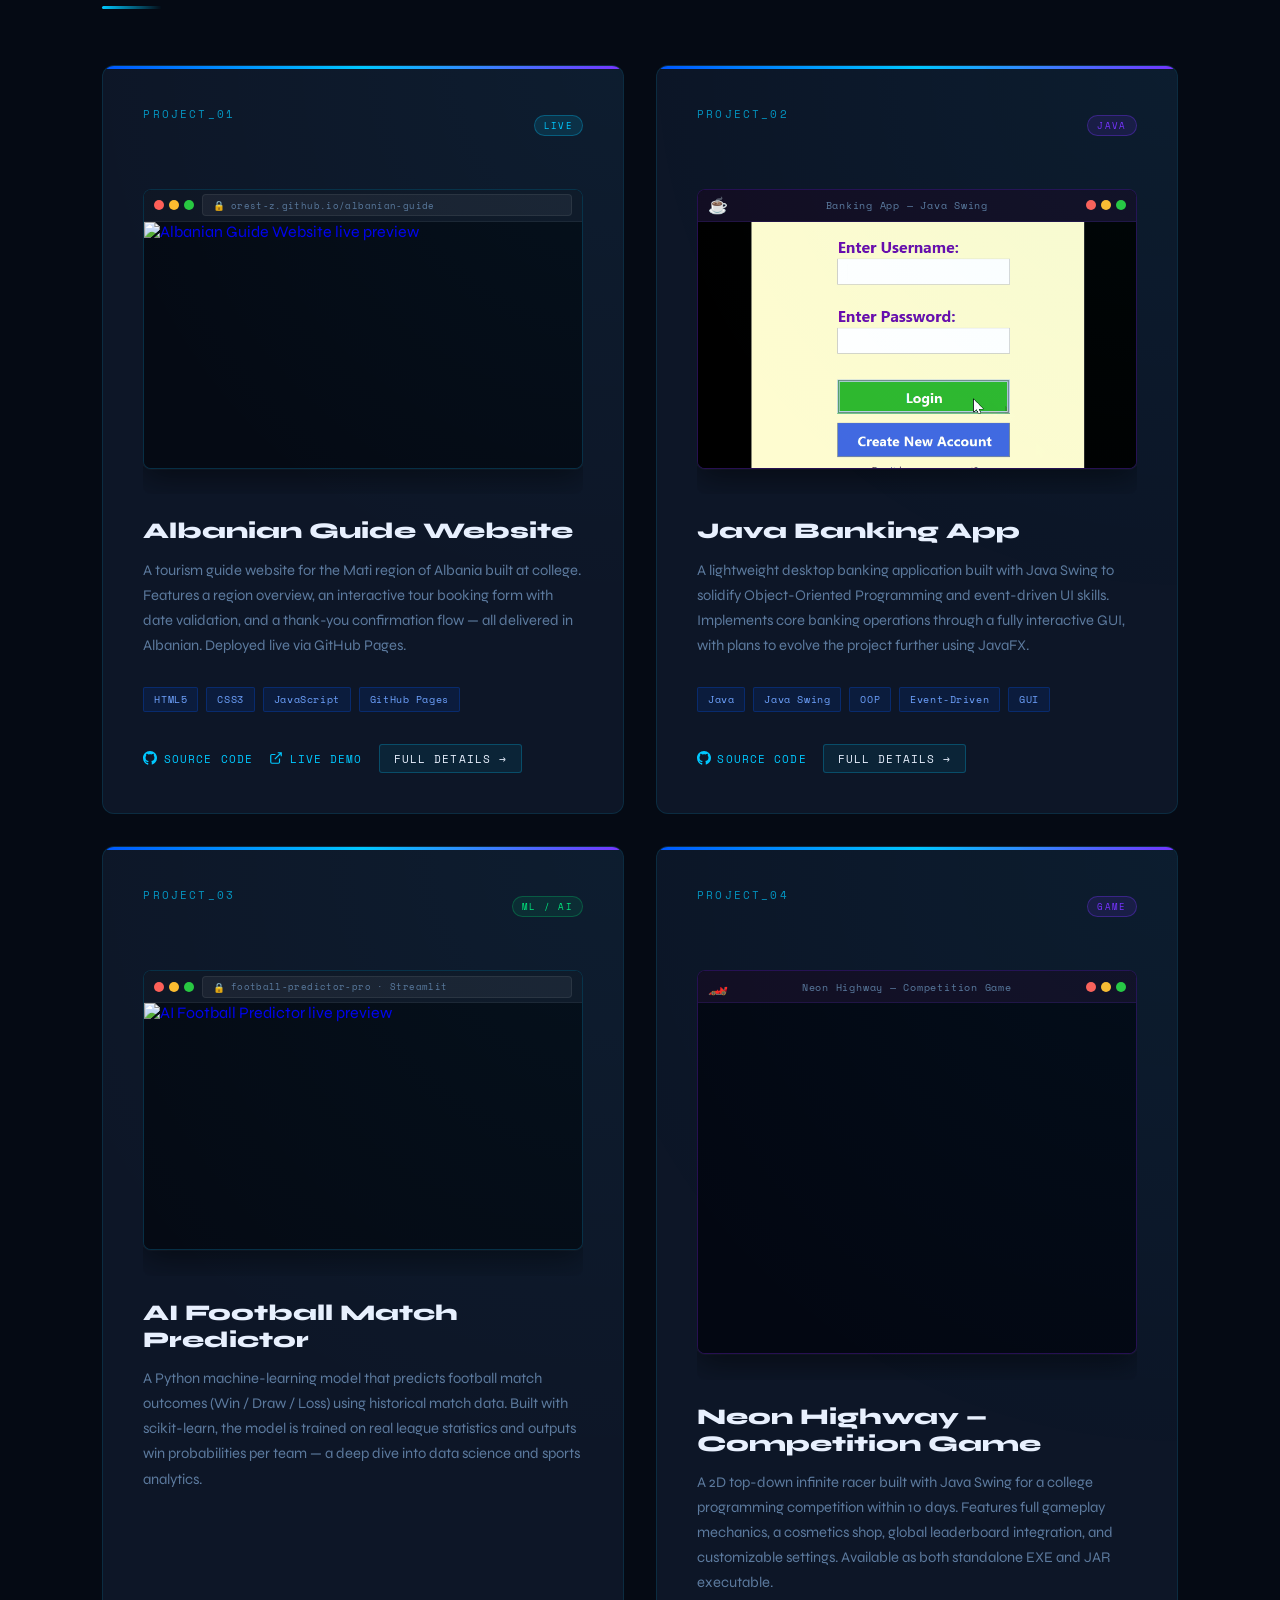
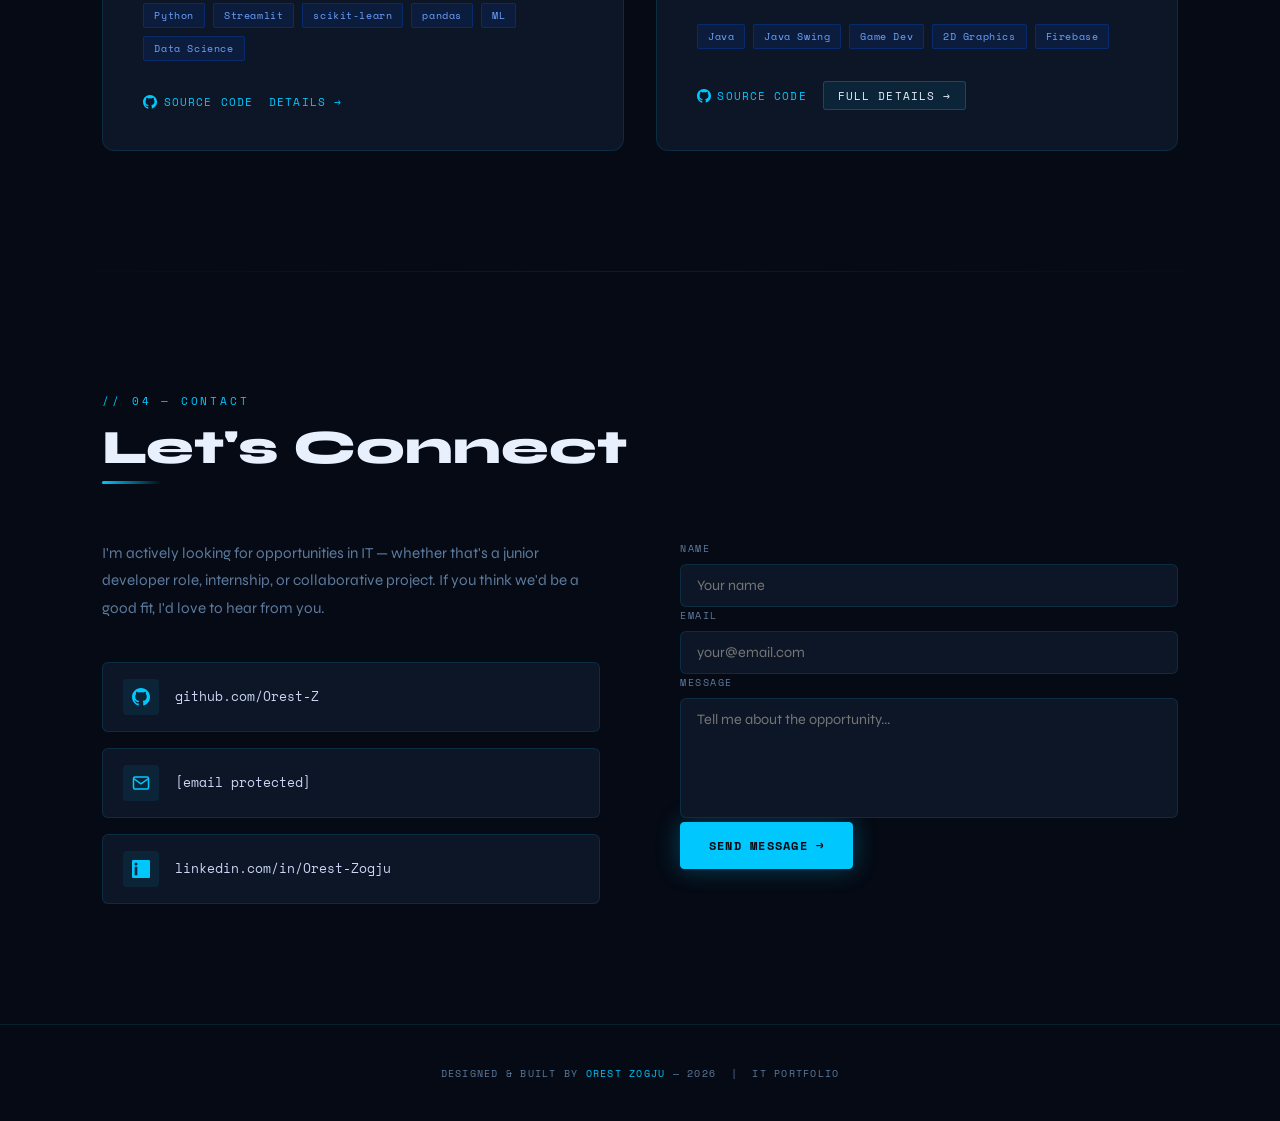
==== commit d9417d5c: "added new section and page for new project of a java swing game" ====
--- a/index.html
+++ b/index.html
@@ -134,7 +134,7 @@
       <!-- Quick-glance stats grid -->
       <div class="about-stats">
         <div class="stat-card reveal">
-          <div class="stat-number">3+</div>
+          <div class="stat-number">4+</div>
           <div class="stat-label">Projects Built</div>
         </div>
         <div class="stat-card reveal reveal-delay-1">
@@ -485,6 +485,64 @@
           </div>
         </div>
 
+        <!-- ─── PROJECT 04 — Neon Highway Game ─── -->
+        <div class="project-card reveal reveal-delay-4">
+          <div class="project-header-row">
+            <div class="project-number">PROJECT_04</div>
+            <div class="project-status-badge badge--java">GAME</div>
+          </div>
+
+          <!-- Game video preview (Java Swing game) -->
+          <a href="projects/project-neon-highway.html" class="project-media-link">
+            <div class="browser-frame browser-frame--desktop">
+              <div class="browser-bar desktop-bar">
+                <div class="desktop-title-icon">🏎️</div>
+                <div class="desktop-title-text">Neon Highway — Competition Game</div>
+                <div class="browser-dots desktop-dots">
+                  <span class="bdot bdot--red"></span>
+                  <span class="bdot bdot--yellow"></span>
+                  <span class="bdot bdot--green"></span>
+                </div>
+              </div>
+              <div class="browser-viewport browser-viewport--game-preview">
+                <video src="images/Neon-Highway-Game.mp4"
+                       class="browser-gif browser-video--game-preview"
+                       autoplay
+                       loop
+                       muted
+                       playsinline></video>
+                <div class="browser-overlay">
+                  <div class="browser-overlay-inner">
+                    <span class="browser-overlay-icon">🔍</span>
+                    <span class="browser-overlay-text">View Full Details</span>
+                    <span class="browser-overlay-arrow">→</span>
+                  </div>
+                </div>
+              </div>
+            </div>
+          </a>
+
+          <h3 class="project-title">Neon Highway — Competition Game</h3>
+          <p class="project-desc">
+            A 2D top-down infinite racer built with Java Swing for a college programming
+            competition within 10 days. Features full gameplay mechanics, a cosmetics shop,
+            global leaderboard integration, and customizable settings. Available as both
+            standalone EXE and JAR executable.
+          </p>
+          <div class="project-tech">
+            <span>Java</span><span>Java Swing</span><span>Game Dev</span><span>2D Graphics</span><span>Firebase</span>
+          </div>
+          <div class="project-links">
+            <a class="project-link" href="https://github.com/Orest-Z/Java-Competition-Game" target="_blank">
+              <svg viewBox="0 0 24 24" fill="currentColor"><path d="M12 0C5.37 0 0 5.37 0 12c0 5.3 3.44 9.8 8.2 11.38.6.1.82-.26.82-.58v-2.16c-3.34.72-4.04-1.61-4.04-1.61-.54-1.38-1.33-1.74-1.33-1.74-1.09-.74.08-.73.08-.73 1.2.08 1.84 1.24 1.84 1.24 1.07 1.83 2.8 1.3 3.49 1 .1-.78.42-1.3.76-1.6-2.67-.3-5.47-1.33-5.47-5.93 0-1.31.47-2.38 1.24-3.22-.12-.3-.54-1.52.12-3.18 0 0 1-.32 3.3 1.23a11.5 11.5 0 0 1 3-.4c1.02.004 2.05.14 3 .4 2.28-1.55 3.3-1.23 3.3-1.23.66 1.66.24 2.88.12 3.18.77.84 1.24 1.91 1.24 3.22 0 4.61-2.8 5.63-5.48 5.92.43.37.81 1.1.81 2.22v3.3c0 .32.22.69.83.57C20.56 21.8 24 17.3 24 12c0-6.63-5.37-12-12-12z"/></svg>
+              Source Code
+            </a>
+            <a class="project-link details-cta" href="projects/project-neon-highway.html">
+              Full Details →
+            </a>
+          </div>
+        </div>
+
       </div>
     </section>
 
--- a/styles.css
+++ b/styles.css
@@ -724,6 +724,17 @@
 }
 .project-media-link:hover .browser-gif { filter: brightness(1.05); }
 
+/* Neon Highway card preview: preserve the original 600x480 (5:4) feel and avoid crop zoom */
+.browser-viewport--game-preview {
+  aspect-ratio: 5 / 4;
+}
+
+.browser-video--game-preview {
+  object-fit: contain;
+  object-position: center;
+  background: #030712;
+}
+
 /* ── "View Full Details" hover overlay ── */
 .browser-overlay {
   position: absolute;
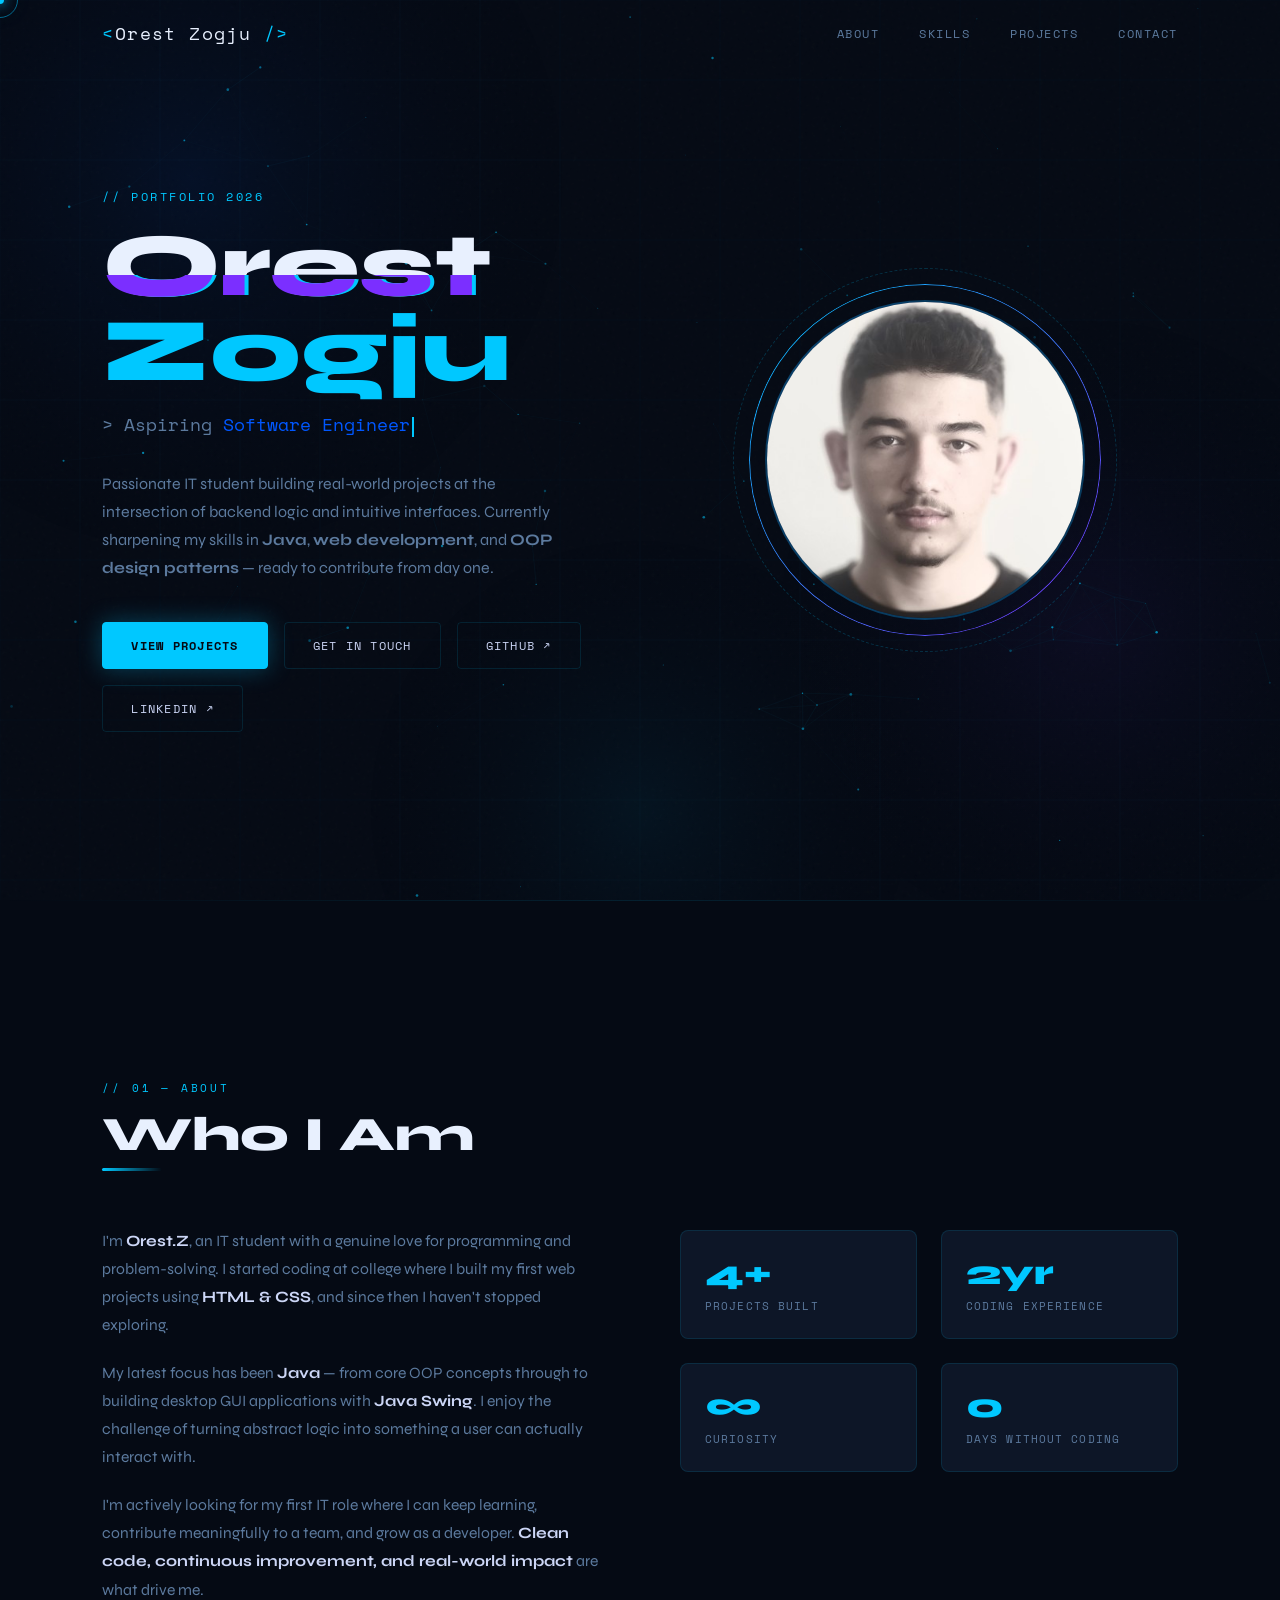
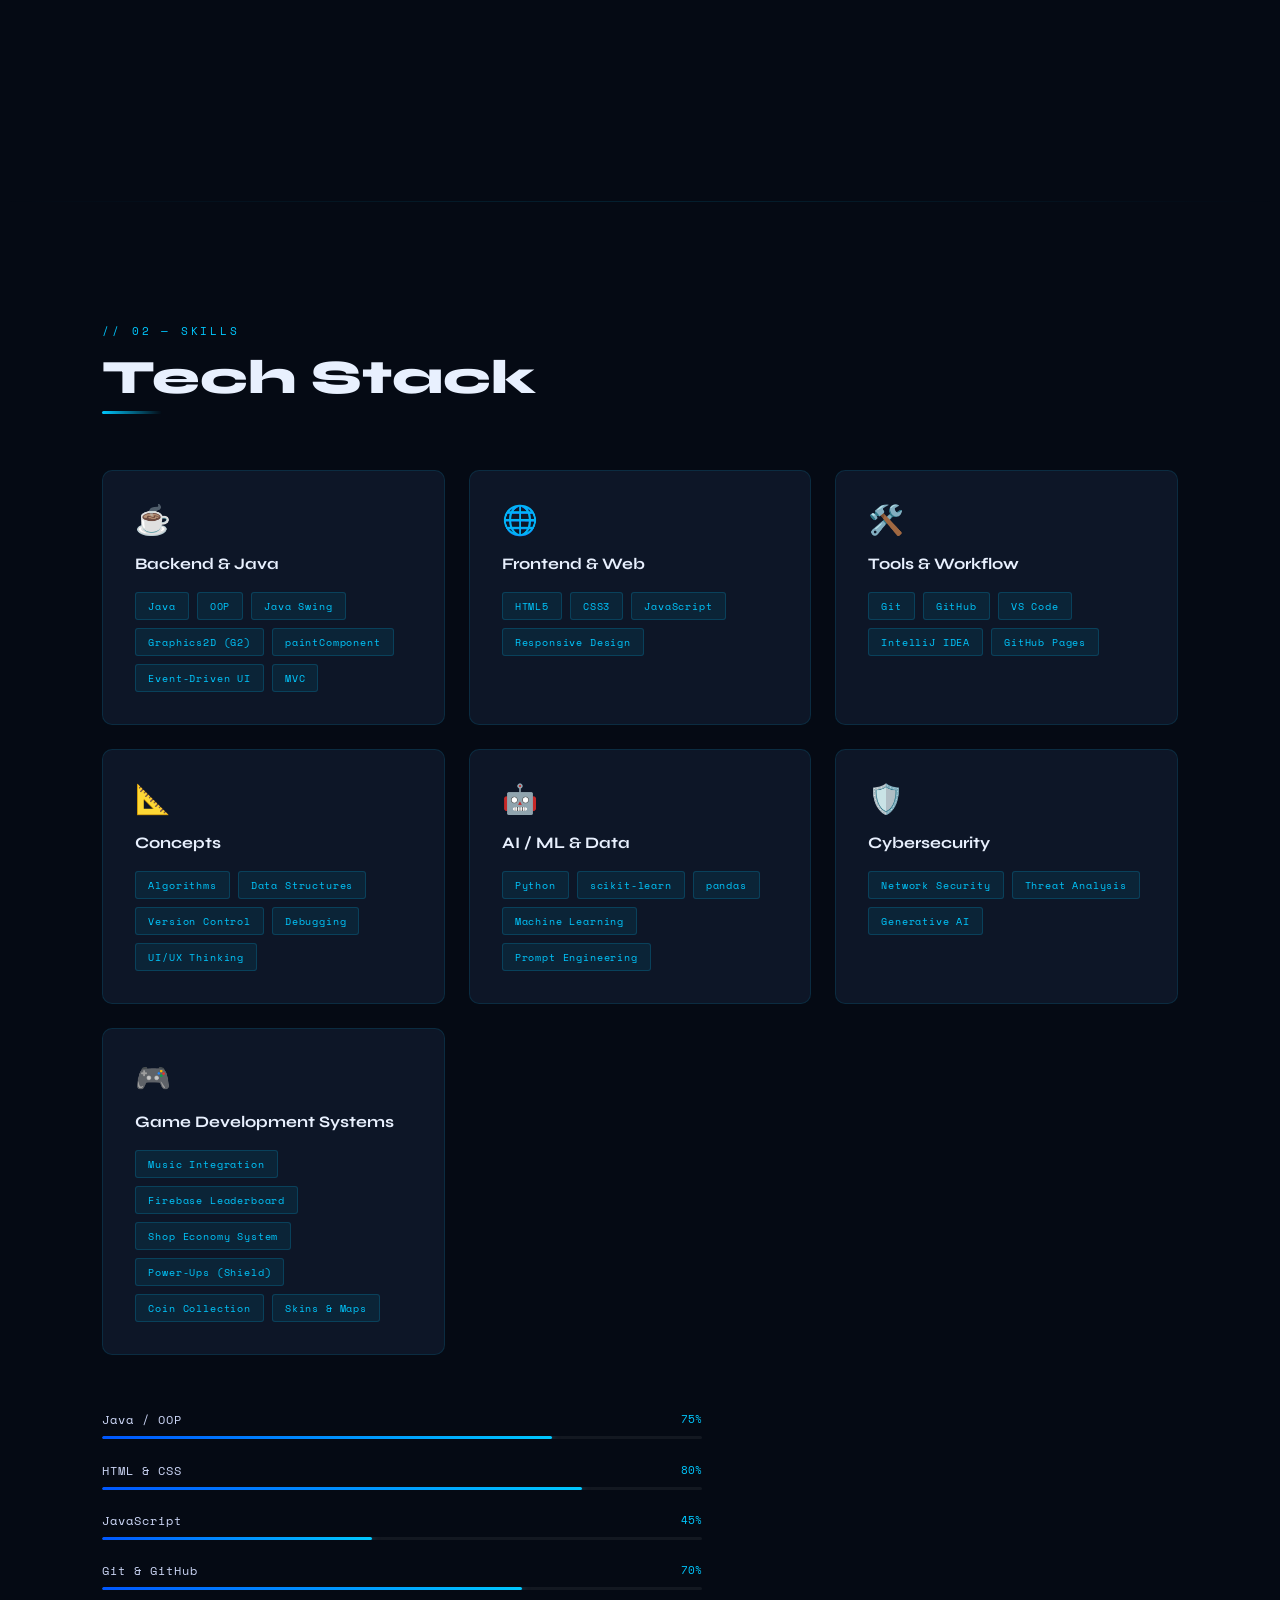
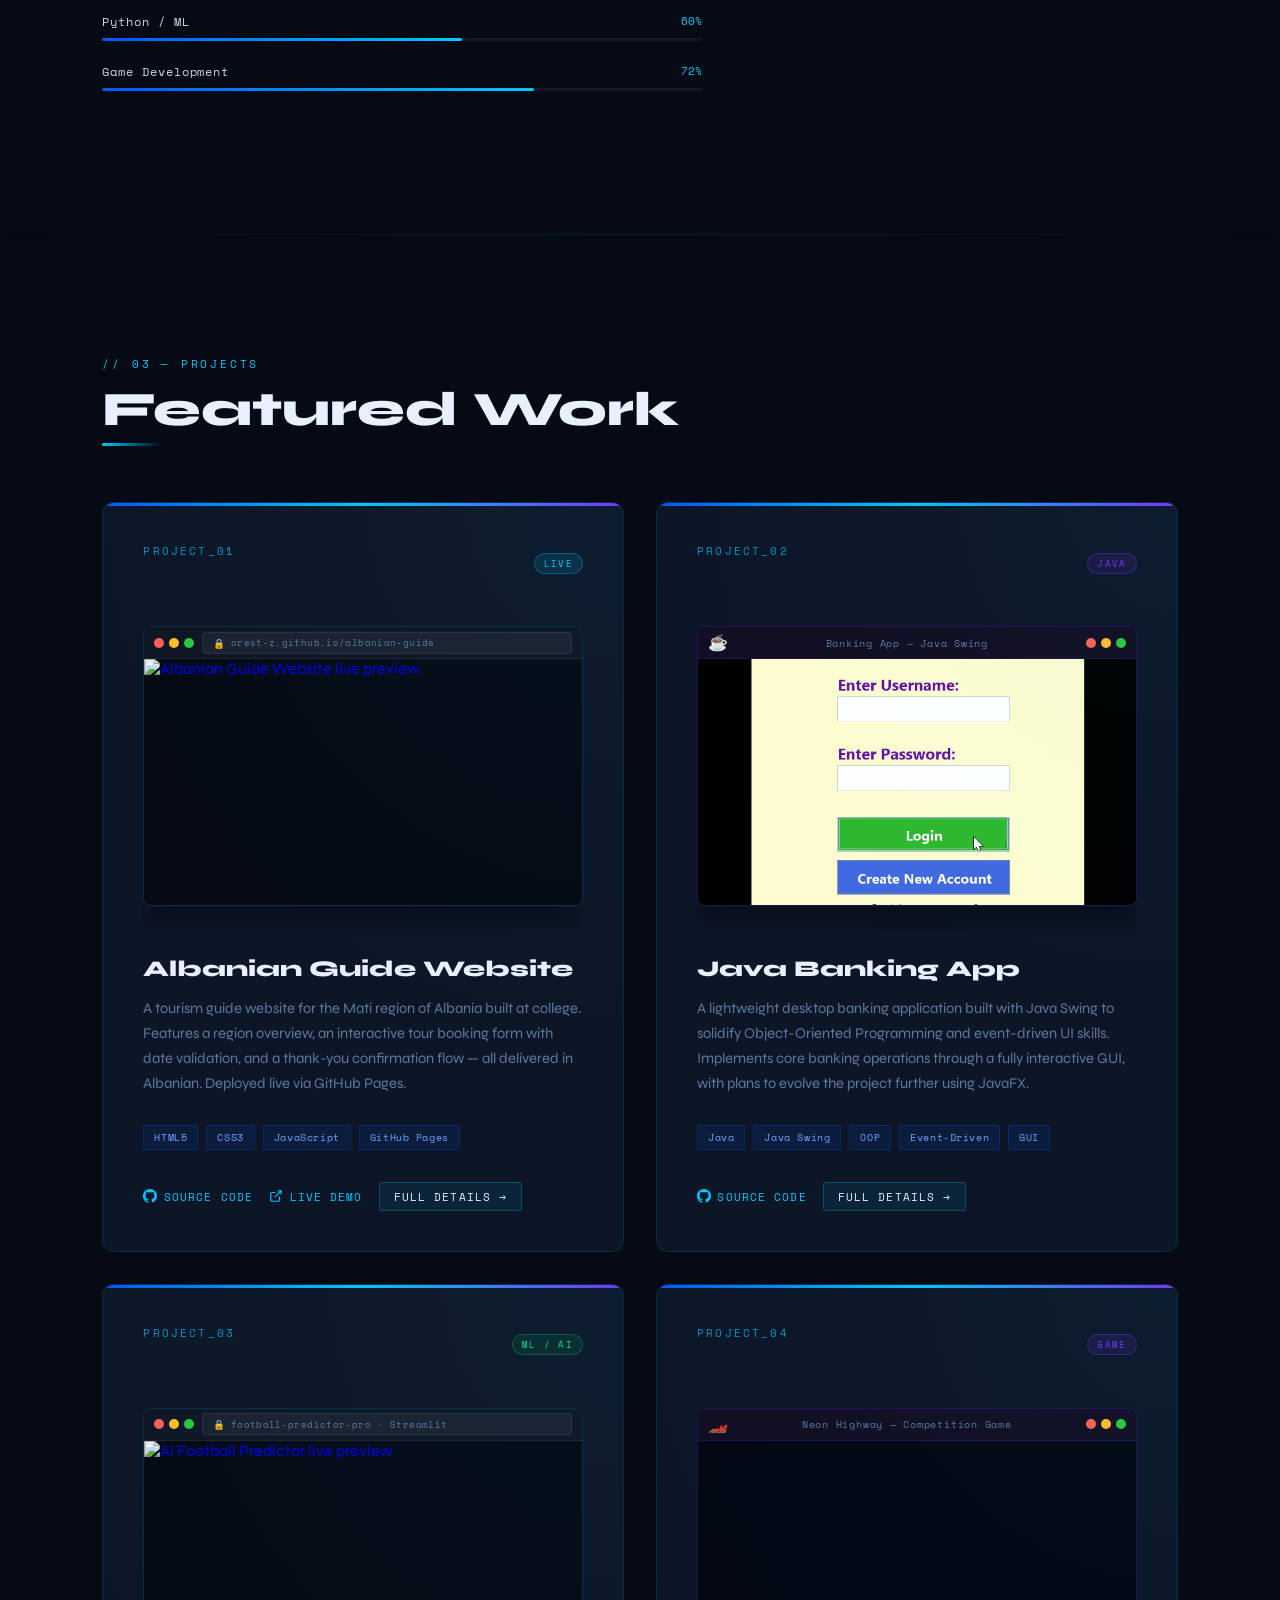
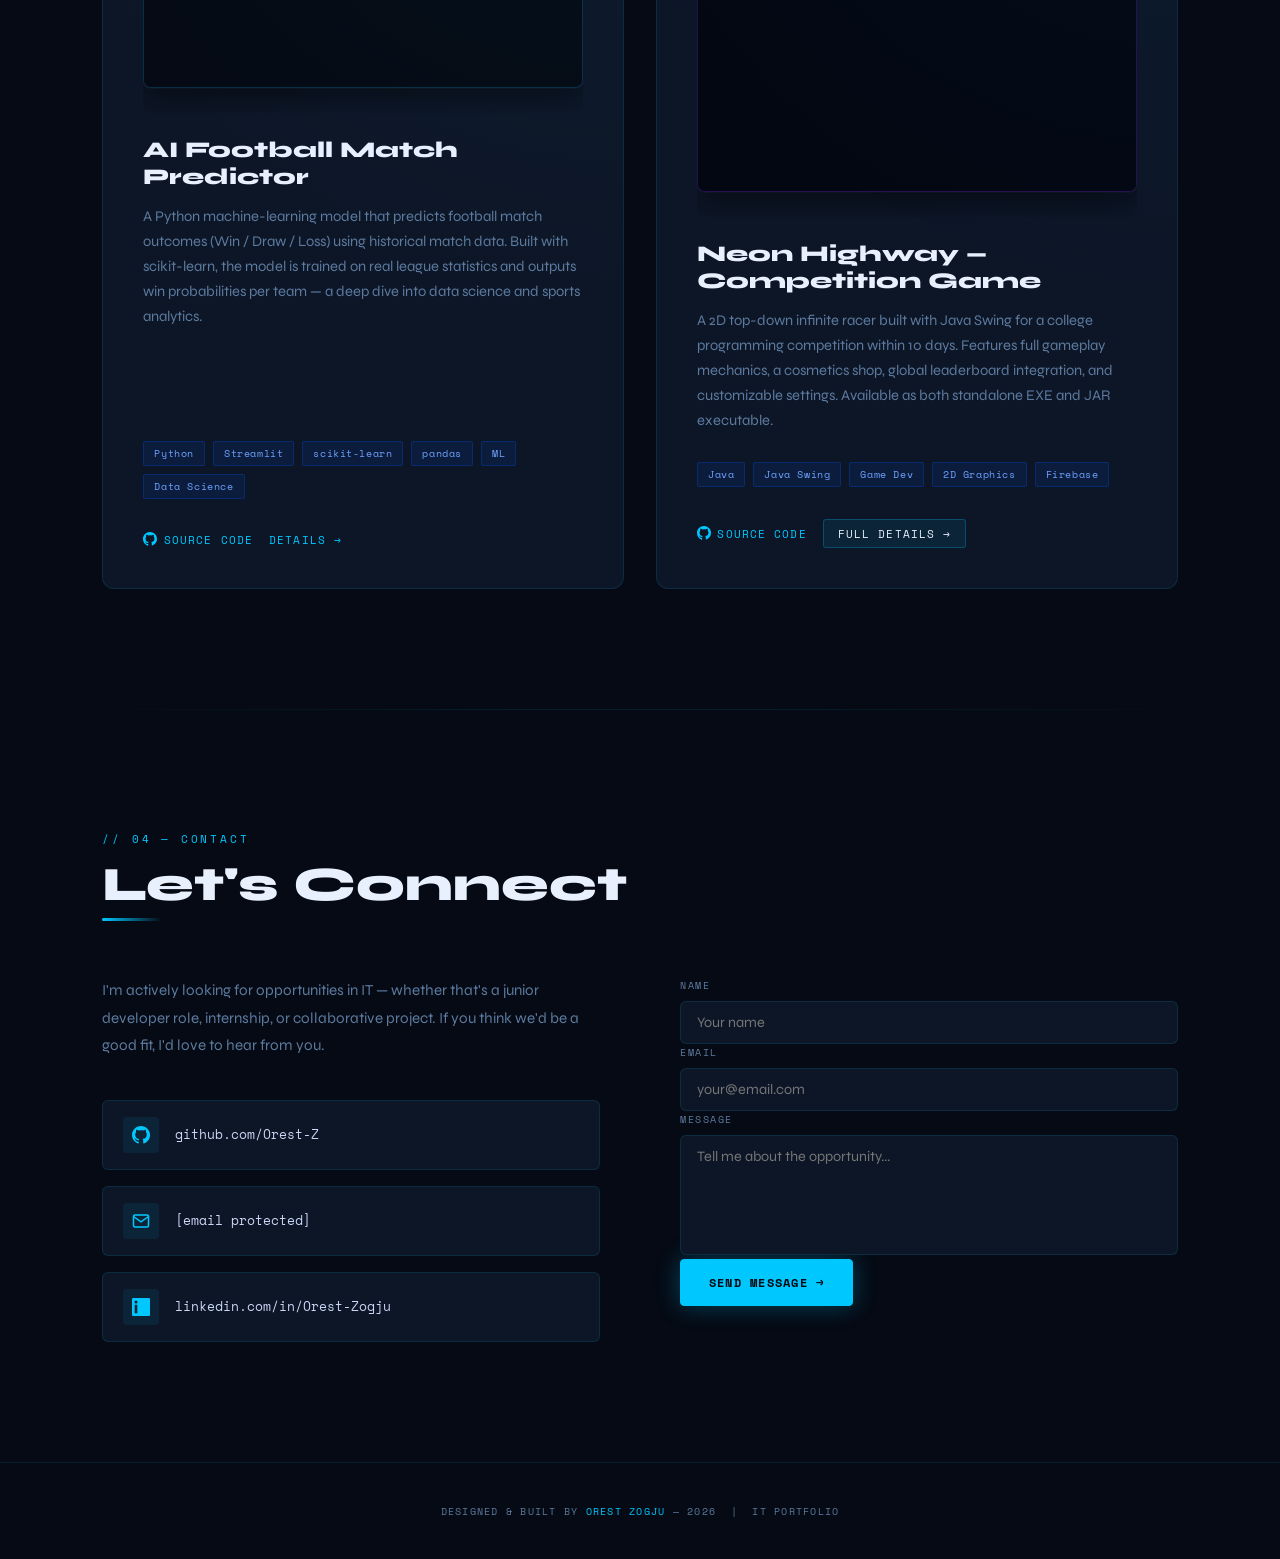
==== commit 8e0fe1f1: "added small changes in the tech stack description and the skills bar i added game development" ====
--- a/index.html
+++ b/index.html
@@ -172,6 +172,8 @@
             <span class="skill-tag">Java</span>
             <span class="skill-tag">OOP</span>
             <span class="skill-tag">Java Swing</span>
+            <span class="skill-tag">Graphics2D (G2)</span>
+            <span class="skill-tag">paintComponent</span>
             <span class="skill-tag">Event-Driven UI</span>
             <span class="skill-tag">MVC</span>
           </div>
@@ -234,6 +236,19 @@
           </div>
         </div>
 
+        <div class="skill-category reveal reveal-delay-4">
+          <div class="skill-cat-icon">🎮</div>
+          <div class="skill-cat-title">Game Development Systems</div>
+          <div class="skill-tags">
+            <span class="skill-tag">Music Integration</span>
+            <span class="skill-tag">Firebase Leaderboard</span>
+            <span class="skill-tag">Shop Economy System</span>
+            <span class="skill-tag">Power-Ups (Shield)</span>
+            <span class="skill-tag">Coin Collection</span>
+            <span class="skill-tag">Skins &amp; Maps</span>
+          </div>
+        </div>
+
       </div>
 
       <!-- Animated skill-level bars -->
@@ -287,6 +302,16 @@
           </div>
           <div class="skill-bar-track">
             <div class="skill-bar-fill" data-width="60"></div>
+          </div>
+        </div>
+
+        <div class="skill-bar-item reveal reveal-delay-4">
+          <div class="skill-bar-top">
+            <span class="skill-bar-name">Game Development</span>
+            <span class="skill-bar-pct">72%</span>
+          </div>
+          <div class="skill-bar-track">
+            <div class="skill-bar-fill" data-width="72"></div>
           </div>
         </div>
 
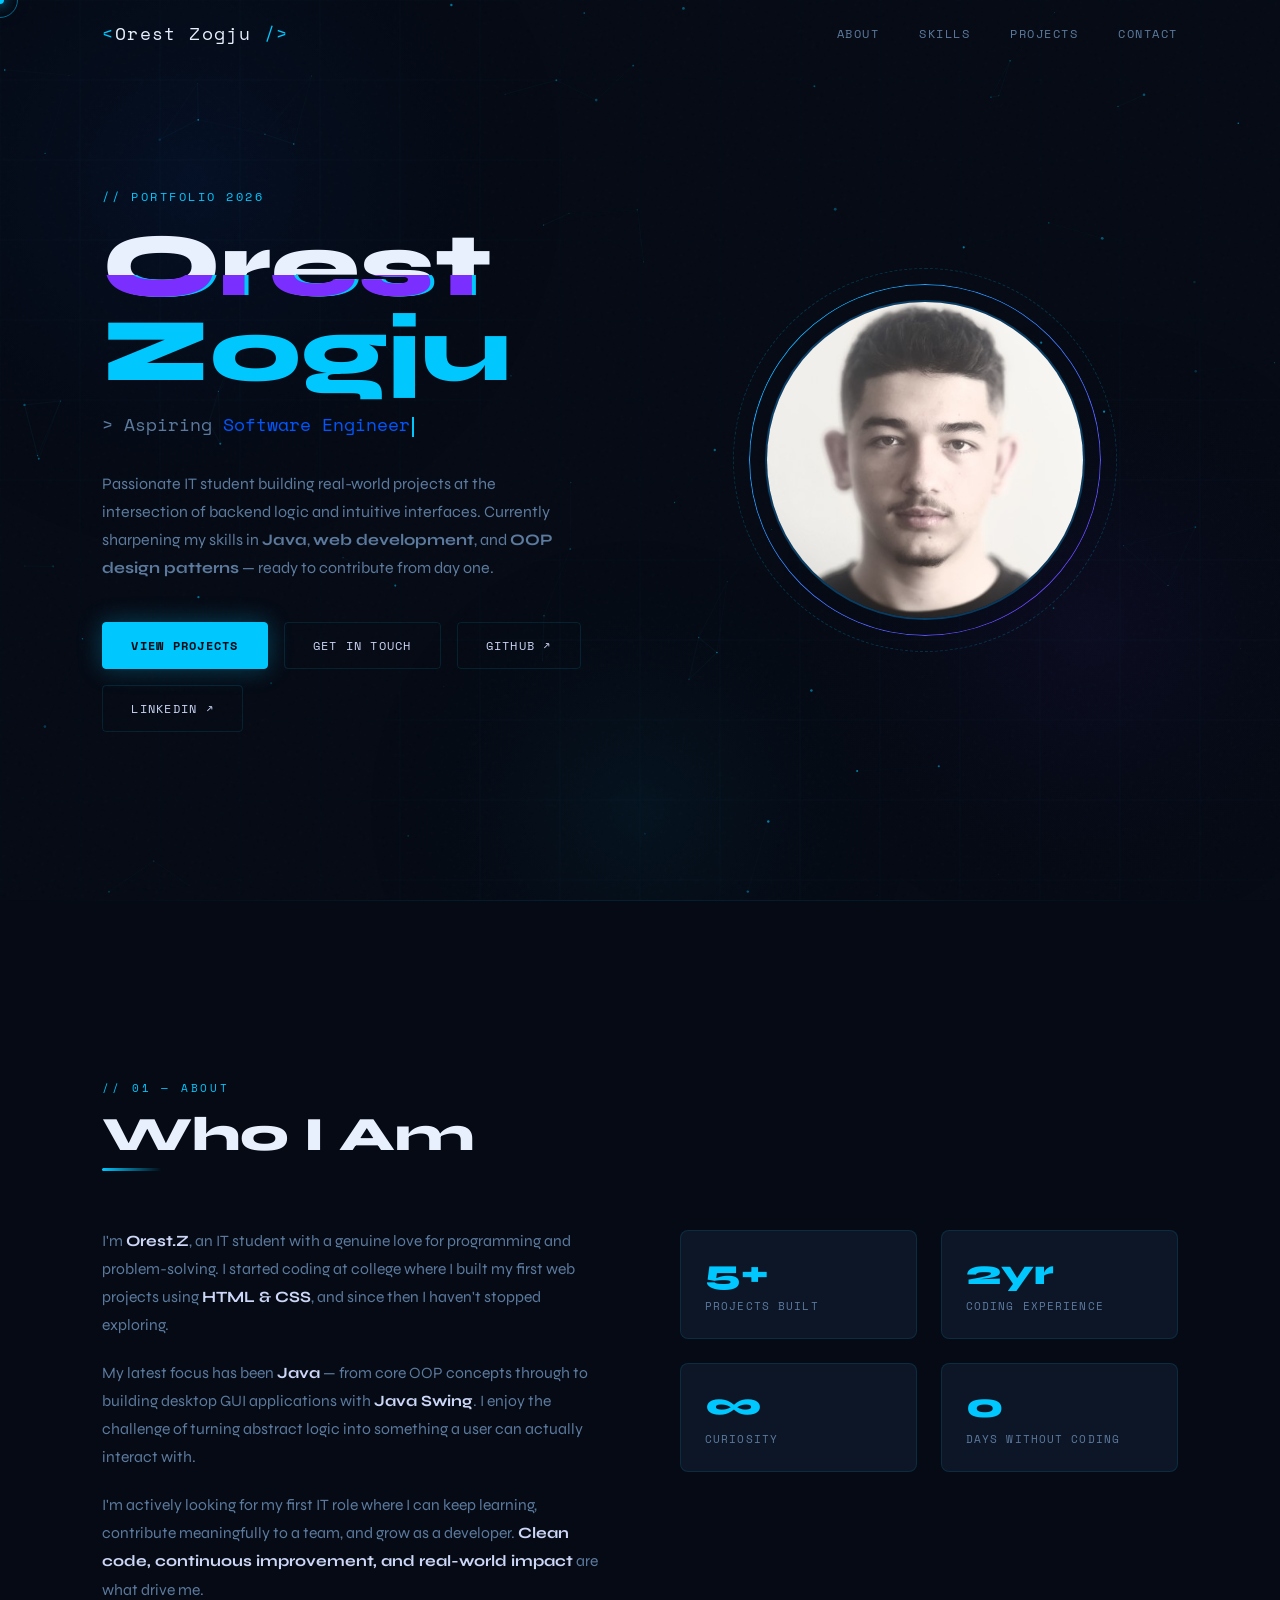
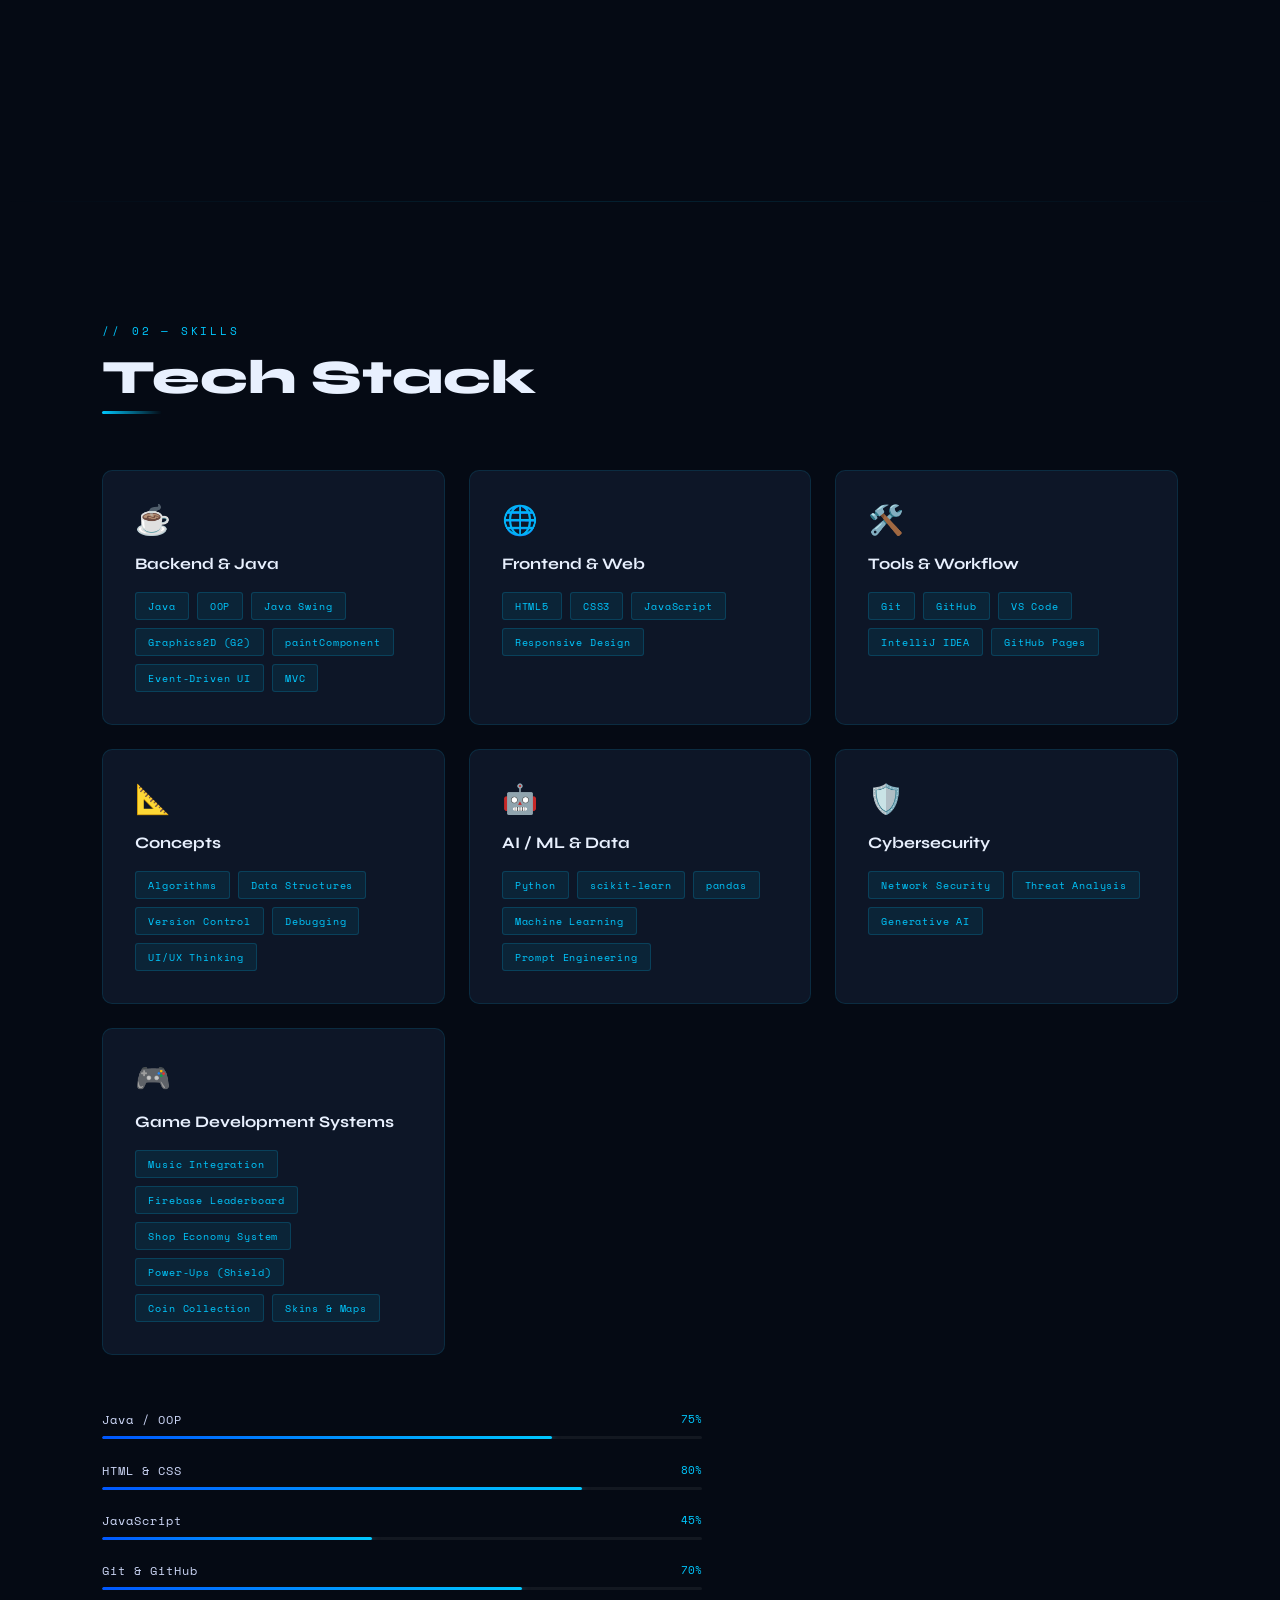
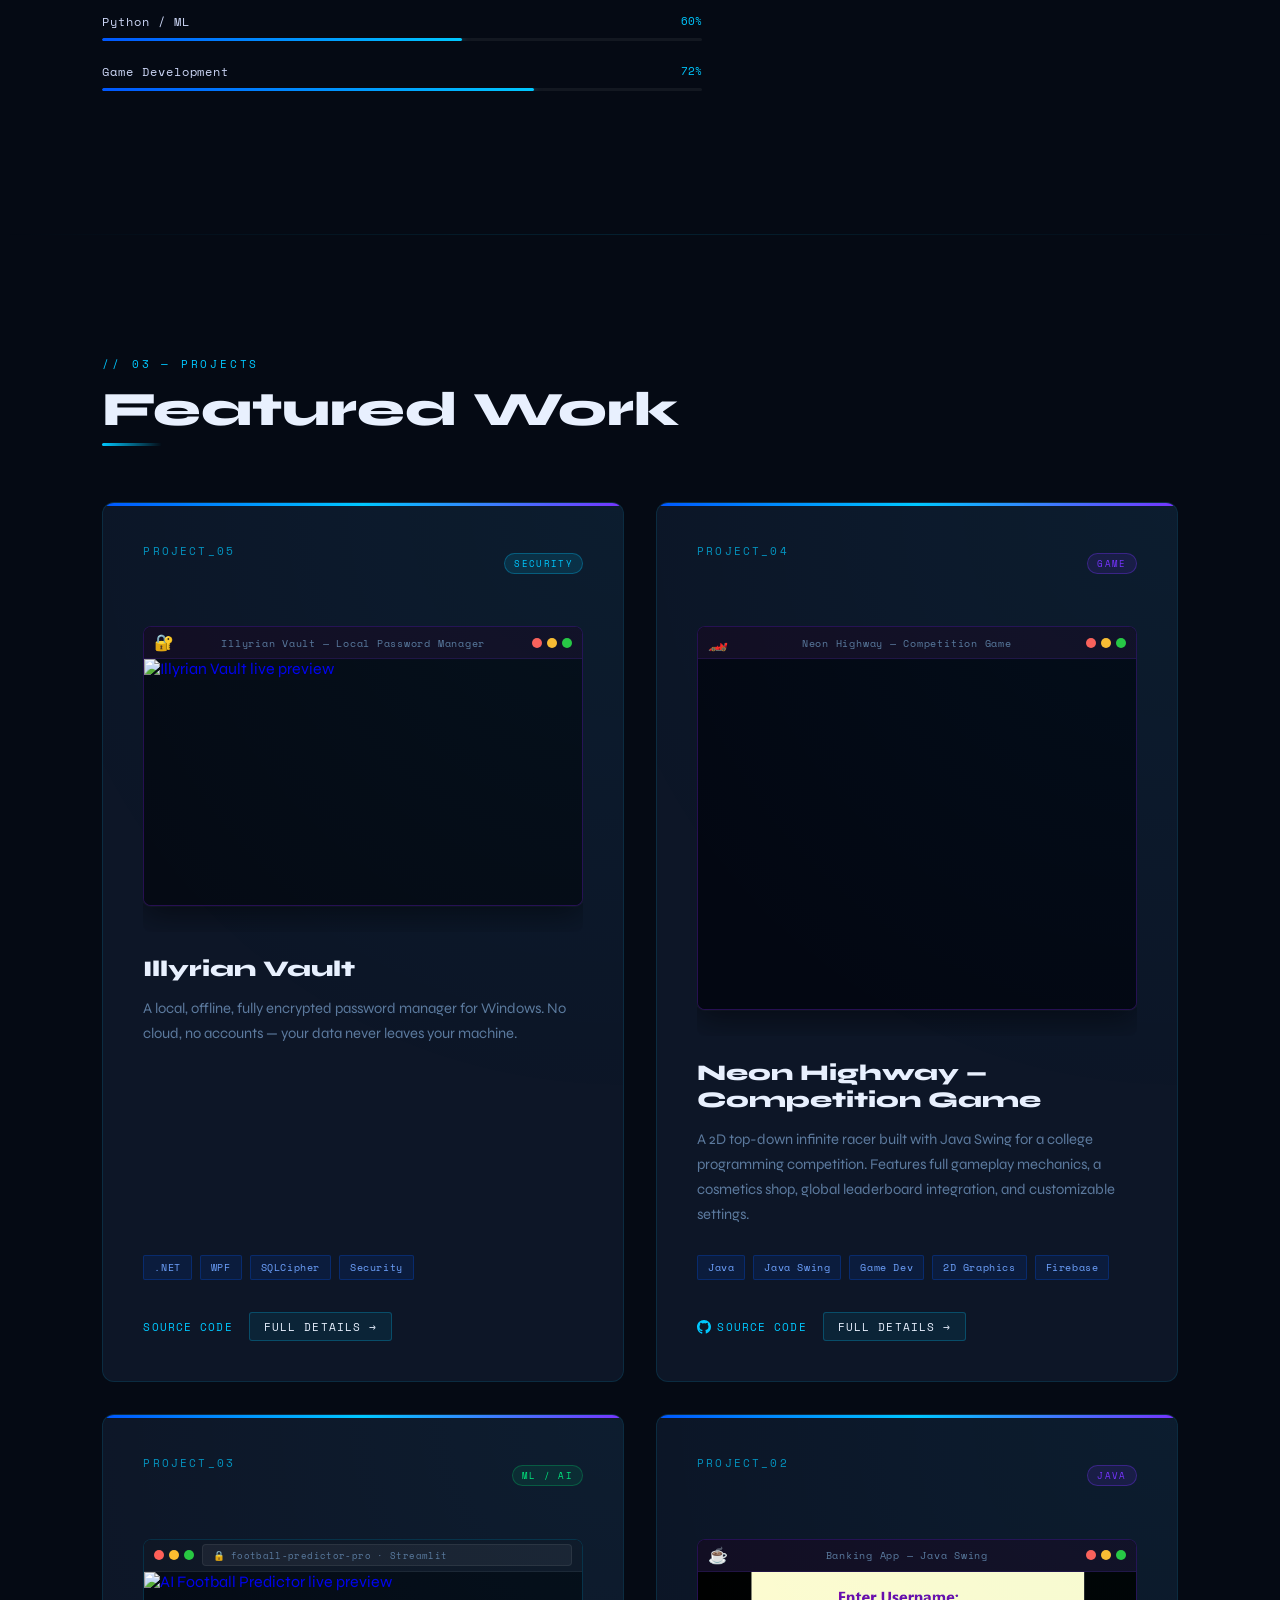
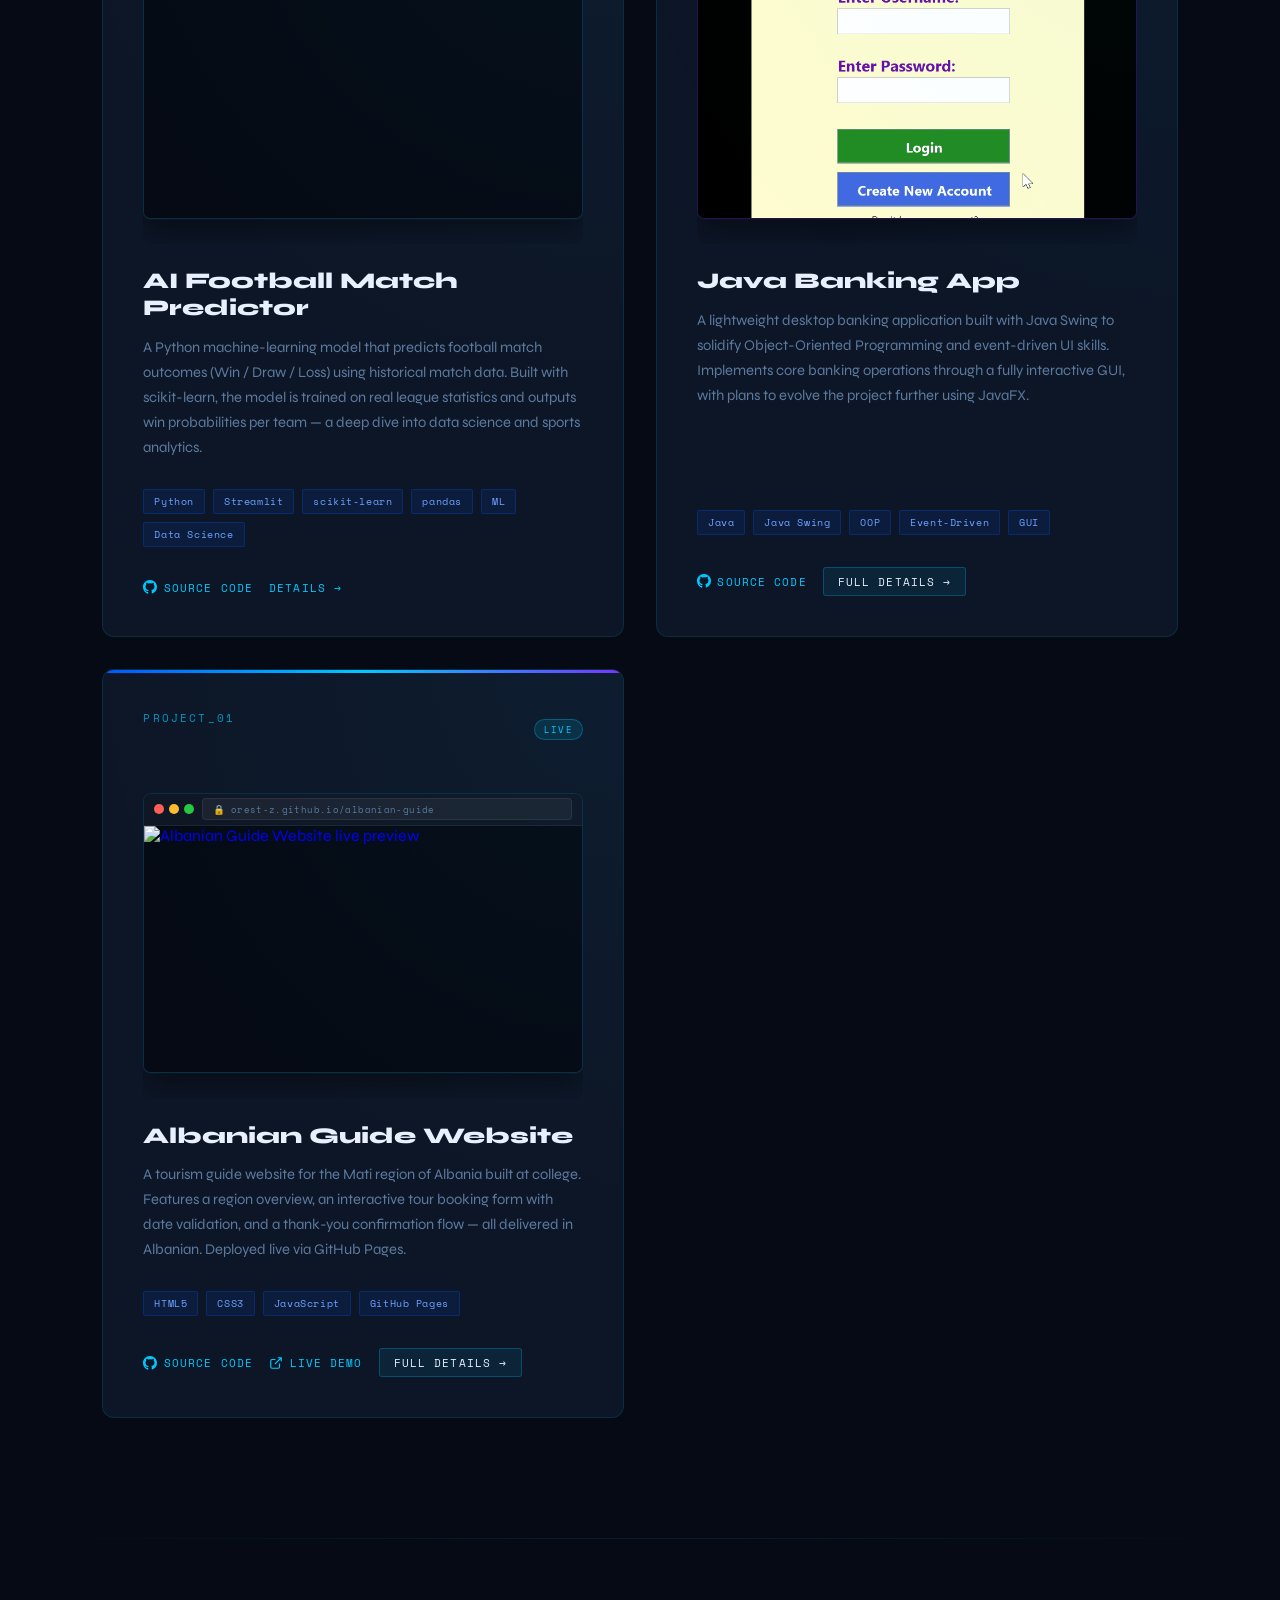
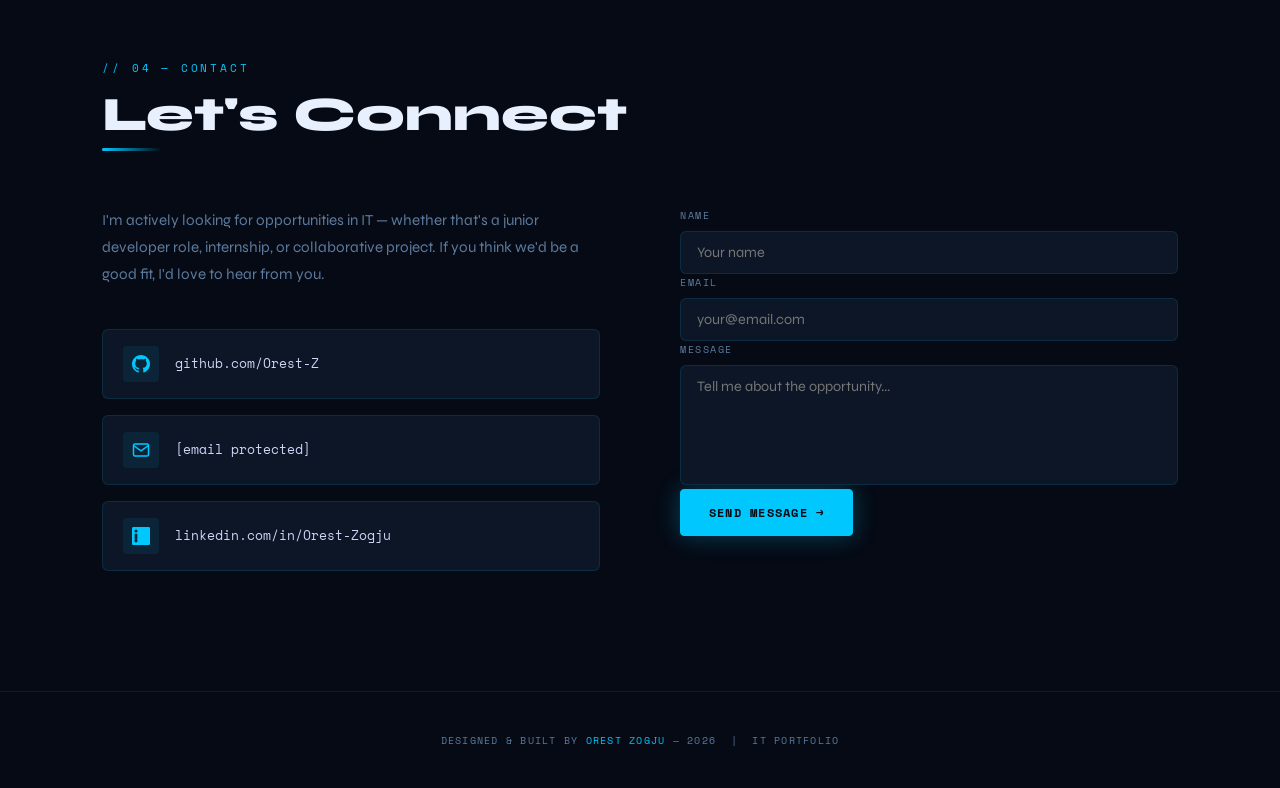
==== commit eefa841d: "added new project preview and reorganized the order of projects" ====
--- a/index.html
+++ b/index.html
@@ -134,7 +134,7 @@
       <!-- Quick-glance stats grid -->
       <div class="about-stats">
         <div class="stat-card reveal">
-          <div class="stat-number">4+</div>
+          <div class="stat-number">5+</div>
           <div class="stat-label">Projects Built</div>
         </div>
         <div class="stat-card reveal reveal-delay-1">
@@ -331,34 +331,27 @@
 
       <div class="projects-grid">
 
-        <!-- ─── PROJECT 01 — Albanian Guide Website ─── -->
+        <!-- ─── PROJECT 05 — Illyrian Vault Password Manager ─── -->
         <div class="project-card reveal reveal-delay-1">
           <div class="project-header-row">
-            <div class="project-number">PROJECT_01</div>
-            <div class="project-status-badge">LIVE</div>
-          </div>
-
-          <!-- Browser-frame GIF preview — clicking opens the detail page -->
-          <a href="projects/project-albanian-guide.html" class="project-media-link">
-            <div class="browser-frame">
-              <!-- Realistic browser chrome bar -->
-              <div class="browser-bar">
-                <div class="browser-dots">
+            <div class="project-number">PROJECT_05</div>
+            <div class="project-status-badge">SECURITY</div>
+          </div>
+          <a href="projects/illyrian-vault.html" class="project-media-link">
+            <div class="browser-frame browser-frame--desktop">
+              <div class="browser-bar desktop-bar">
+                <div class="desktop-title-icon">🔐</div>
+                <div class="desktop-title-text">Illyrian Vault — Local Password Manager</div>
+                <div class="browser-dots desktop-dots">
                   <span class="bdot bdot--red"></span>
                   <span class="bdot bdot--yellow"></span>
                   <span class="bdot bdot--green"></span>
                 </div>
-                <div class="browser-url">
-                  <span class="url-lock">🔒</span>
-                  orest-z.github.io/albanian-guide
-                </div>
-              </div>
-              <!-- Actual GIF fills the viewport area below the bar -->
+              </div>
               <div class="browser-viewport">
-                <img src="images/WebsiteAlbanianGuide.gif"
-                     alt="Albanian Guide Website live preview"
-                     class="browser-gif">
-                <!-- Hover overlay with CTA -->
+                 <img src="images/IlllyrianVault.gif"
+                   alt="Illyrian Vault live preview"
+                   class="browser-gif">
                 <div class="browser-overlay">
                   <div class="browser-overlay-inner">
                     <span class="browser-overlay-icon">🔍</span>
@@ -369,155 +362,21 @@
               </div>
             </div>
           </a>
-
-          <h3 class="project-title">Albanian Guide Website</h3>
-          <p class="project-desc">
-            A tourism guide website for the Mati region of Albania built at college.
-            Features a region overview, an interactive tour booking form with date
-            validation, and a thank-you confirmation flow — all delivered in Albanian.
-            Deployed live via GitHub Pages.
-          </p>
-          <div class="project-tech">
-            <span>HTML5</span><span>CSS3</span><span>JavaScript</span><span>GitHub Pages</span>
-          </div>
+          <h3 class="project-title">Illyrian Vault</h3>
+          <p class="project-desc">A local, offline, fully encrypted password manager for Windows. No cloud, no accounts — your data never leaves your machine.</p>
+          <div class="project-tech"><span>.NET</span><span>WPF</span><span>SQLCipher</span><span>Security</span></div>
           <div class="project-links">
-            <a class="project-link" href="https://github.com/Orest-Z/Simple-Albanian-Guide-Website" target="_blank">
-              <svg viewBox="0 0 24 24" fill="currentColor"><path d="M12 0C5.37 0 0 5.37 0 12c0 5.3 3.44 9.8 8.2 11.38.6.1.82-.26.82-.58v-2.16c-3.34.72-4.04-1.61-4.04-1.61-.54-1.38-1.33-1.74-1.33-1.74-1.09-.74.08-.73.08-.73 1.2.08 1.84 1.24 1.84 1.24 1.07 1.83 2.8 1.3 3.49 1 .1-.78.42-1.3.76-1.6-2.67-.3-5.47-1.33-5.47-5.93 0-1.31.47-2.38 1.24-3.22-.12-.3-.54-1.52.12-3.18 0 0 1-.32 3.3 1.23a11.5 11.5 0 0 1 3-.4c1.02.004 2.05.14 3 .4 2.28-1.55 3.3-1.23 3.3-1.23.66 1.66.24 2.88.12 3.18.77.84 1.24 1.91 1.24 3.22 0 4.61-2.8 5.63-5.48 5.92.43.37.81 1.1.81 2.22v3.3c0 .32.22.69.83.57C20.56 21.8 24 17.3 24 12c0-6.63-5.37-12-12-12z"/></svg>
-              Source Code
-            </a>
-            <a class="project-link" href="https://orest-z.github.io/Simple-Albanian-Guide-Website/index.html" target="_blank">
-              <svg viewBox="0 0 24 24" fill="none" stroke="currentColor" stroke-width="2"><path d="M18 13v6a2 2 0 0 1-2 2H5a2 2 0 0 1-2-2V8a2 2 0 0 1 2-2h6M15 3h6v6M10 14 21 3"/></svg>
-              Live Demo
-            </a>
-            <a class="project-link details-cta" href="projects/project-albanian-guide.html">
-              Full Details →
-            </a>
-          </div>
-        </div>
-
-        <!-- ─── PROJECT 02 — Java Banking App ─── -->
+            <a class="project-link" href="https://github.com/Orest-Z/Illyrian-Vault" target="_blank">Source Code</a>
+            <a class="project-link details-cta" href="projects/illyrian-vault.html">Full Details →</a>
+          </div>
+        </div>
+
+        <!-- ─── PROJECT 04 — Neon Highway Game ─── -->
         <div class="project-card reveal reveal-delay-2">
-          <div class="project-header-row">
-            <div class="project-number">PROJECT_02</div>
-            <div class="project-status-badge badge--java">JAVA</div>
-          </div>
-
-          <!-- Desktop-frame GIF preview (Java app = window chrome look) -->
-          <a href="projects/project-banking-app.html" class="project-media-link">
-            <div class="browser-frame browser-frame--desktop">
-              <div class="browser-bar desktop-bar">
-                <div class="desktop-title-icon">☕</div>
-                <div class="desktop-title-text">Banking App — Java Swing</div>
-                <div class="browser-dots desktop-dots">
-                  <span class="bdot bdot--red"></span>
-                  <span class="bdot bdot--yellow"></span>
-                  <span class="bdot bdot--green"></span>
-                </div>
-              </div>
-              <div class="browser-viewport">
-                <img src="images/UpdateV2.1.gif"
-                     alt="Java Banking App live preview"
-                     class="browser-gif">
-                <div class="browser-overlay">
-                  <div class="browser-overlay-inner">
-                    <span class="browser-overlay-icon">🔍</span>
-                    <span class="browser-overlay-text">View Full Details</span>
-                    <span class="browser-overlay-arrow">→</span>
-                  </div>
-                </div>
-              </div>
-            </div>
-          </a>
-
-          <h3 class="project-title">Java Banking App</h3>
-          <p class="project-desc">
-            A lightweight desktop banking application built with Java Swing to solidify
-            Object-Oriented Programming and event-driven UI skills. Implements core
-            banking operations through a fully interactive GUI, with plans to evolve
-            the project further using JavaFX.
-          </p>
-          <div class="project-tech">
-            <span>Java</span><span>Java Swing</span><span>OOP</span><span>Event-Driven</span><span>GUI</span>
-          </div>
-          <div class="project-links">
-            <a class="project-link" href="https://github.com/Orest-Z/Banking-App-Using-Java-Swing" target="_blank">
-              <svg viewBox="0 0 24 24" fill="currentColor"><path d="M12 0C5.37 0 0 5.37 0 12c0 5.3 3.44 9.8 8.2 11.38.6.1.82-.26.82-.58v-2.16c-3.34.72-4.04-1.61-4.04-1.61-.54-1.38-1.33-1.74-1.33-1.74-1.09-.74.08-.73.08-.73 1.2.08 1.84 1.24 1.84 1.24 1.07 1.83 2.8 1.3 3.49 1 .1-.78.42-1.3.76-1.6-2.67-.3-5.47-1.33-5.47-5.93 0-1.31.47-2.38 1.24-3.22-.12-.3-.54-1.52.12-3.18 0 0 1-.32 3.3 1.23a11.5 11.5 0 0 1 3-.4c1.02.004 2.05.14 3 .4 2.28-1.55 3.3-1.23 3.3-1.23.66 1.66.24 2.88.12 3.18.77.84 1.24 1.91 1.24 3.22 0 4.61-2.8 5.63-5.48 5.92.43.37.81 1.1.81 2.22v3.3c0 .32.22.69.83.57C20.56 21.8 24 17.3 24 12c0-6.63-5.37-12-12-12z"/></svg>
-              Source Code
-            </a>
-            <a class="project-link details-cta" href="projects/project-banking-app.html">
-              Full Details →
-            </a>
-          </div>
-        </div>
-
-        <!-- ─── PROJECT 03 — Python AI Football Predictor ─── -->
-        <div class="project-card reveal reveal-delay-3">
-          <div class="project-header-row">
-            <div class="project-number">PROJECT_03</div>
-            <div class="project-status-badge badge--ml">ML / AI</div>
-          </div>
-
-          <!-- Browser-frame GIF preview for the Streamlit/Python dashboard -->
-          <a href="projects/project-football-predictor.html" class="project-media-link">
-            <div class="browser-frame">
-              <div class="browser-bar">
-                <div class="browser-dots">
-                  <span class="bdot bdot--red"></span>
-                  <span class="bdot bdot--yellow"></span>
-                  <span class="bdot bdot--green"></span>
-                </div>
-                <div class="browser-url">
-                  <span class="url-lock">🔒</span>
-                  football-predictor-pro · Streamlit
-                </div>
-              </div>
-              <div class="browser-viewport">
-                <img src="images/FootballPredictorAI.gif"
-                     alt="AI Football Predictor live preview"
-                     class="browser-gif">
-                <div class="browser-overlay">
-                  <div class="browser-overlay-inner">
-                    <span class="browser-overlay-icon">🔍</span>
-                    <span class="browser-overlay-text">View Full Details</span>
-                    <span class="browser-overlay-arrow">→</span>
-                  </div>
-                </div>
-              </div>
-            </div>
-          </a>
-
-          <h3 class="project-title">AI Football Match Predictor</h3>
-          <p class="project-desc">
-            A Python machine-learning model that predicts football match outcomes
-            (Win / Draw / Loss) using historical match data. Built with scikit-learn,
-            the model is trained on real league statistics and outputs win probabilities
-            per team — a deep dive into data science and sports analytics.
-          </p>
-          <div class="project-tech">
-            <span>Python</span>
-            <span>Streamlit</span>
-            <span>scikit-learn</span>
-            <span>pandas</span>
-            <span>ML</span>
-            <span>Data Science</span>
-          </div>
-          <div class="project-links">
-            <a class="project-link" href="https://github.com/Orest-Z" target="_blank">
-              <svg viewBox="0 0 24 24" fill="currentColor"><path d="M12 0C5.37 0 0 5.37 0 12c0 5.3 3.44 9.8 8.2 11.38.6.1.82-.26.82-.58v-2.16c-3.34.72-4.04-1.61-4.04-1.61-.54-1.38-1.33-1.74-1.33-1.74-1.09-.74.08-.73.08-.73 1.2.08 1.84 1.24 1.84 1.24 1.07 1.83 2.8 1.3 3.49 1 .1-.78.42-1.3.76-1.6-2.67-.3-5.47-1.33-5.47-5.93 0-1.31.47-2.38 1.24-3.22-.12-.3-.54-1.52.12-3.18 0 0 1-.32 3.3 1.23a11.5 11.5 0 0 1 3-.4c1.02.004 2.05.14 3 .4 2.28-1.55 3.3-1.23 3.3-1.23.66 1.66.24 2.88.12 3.18.77.84 1.24 1.91 1.24 3.22 0 4.61-2.8 5.63-5.48 5.92.43.37.81 1.1.81 2.22v3.3c0 .32.22.69.83.57C20.56 21.8 24 17.3 24 12c0-6.63-5.37-12-12-12z"/></svg>
-              Source Code
-            </a>
-            <a class="project-link" href="projects/project-football-predictor.html">Details →</a>
-          </div>
-        </div>
-
-        <!-- ─── PROJECT 04 — Neon Highway Game ─── -->
-        <div class="project-card reveal reveal-delay-4">
           <div class="project-header-row">
             <div class="project-number">PROJECT_04</div>
             <div class="project-status-badge badge--java">GAME</div>
           </div>
-
-          <!-- Game video preview (Java Swing game) -->
           <a href="projects/project-neon-highway.html" class="project-media-link">
             <div class="browser-frame browser-frame--desktop">
               <div class="browser-bar desktop-bar">
@@ -546,13 +405,11 @@
               </div>
             </div>
           </a>
-
           <h3 class="project-title">Neon Highway — Competition Game</h3>
           <p class="project-desc">
             A 2D top-down infinite racer built with Java Swing for a college programming
-            competition within 10 days. Features full gameplay mechanics, a cosmetics shop,
-            global leaderboard integration, and customizable settings. Available as both
-            standalone EXE and JAR executable.
+            competition. Features full gameplay mechanics, a cosmetics shop, global leaderboard
+            integration, and customizable settings.
           </p>
           <div class="project-tech">
             <span>Java</span><span>Java Swing</span><span>Game Dev</span><span>2D Graphics</span><span>Firebase</span>
@@ -563,6 +420,173 @@
               Source Code
             </a>
             <a class="project-link details-cta" href="projects/project-neon-highway.html">
+              Full Details →
+            </a>
+          </div>
+        </div>
+
+        <!-- ─── PROJECT 03 — Python AI Football Predictor ─── -->
+        <div class="project-card reveal reveal-delay-3">
+          <div class="project-header-row">
+            <div class="project-number">PROJECT_03</div>
+            <div class="project-status-badge badge--ml">ML / AI</div>
+          </div>
+          <a href="projects/project-football-predictor.html" class="project-media-link">
+            <div class="browser-frame">
+              <div class="browser-bar">
+                <div class="browser-dots">
+                  <span class="bdot bdot--red"></span>
+                  <span class="bdot bdot--yellow"></span>
+                  <span class="bdot bdot--green"></span>
+                </div>
+                <div class="browser-url">
+                  <span class="url-lock">🔒</span>
+                  football-predictor-pro · Streamlit
+                </div>
+              </div>
+              <div class="browser-viewport">
+                <img src="images/FootballPredictorAI.gif"
+                     alt="AI Football Predictor live preview"
+                     class="browser-gif">
+                <div class="browser-overlay">
+                  <div class="browser-overlay-inner">
+                    <span class="browser-overlay-icon">🔍</span>
+                    <span class="browser-overlay-text">View Full Details</span>
+                    <span class="browser-overlay-arrow">→</span>
+                  </div>
+                </div>
+              </div>
+            </div>
+          </a>
+          <h3 class="project-title">AI Football Match Predictor</h3>
+          <p class="project-desc">
+            A Python machine-learning model that predicts football match outcomes
+            (Win / Draw / Loss) using historical match data. Built with scikit-learn,
+            the model is trained on real league statistics and outputs win probabilities
+            per team — a deep dive into data science and sports analytics.
+          </p>
+          <div class="project-tech">
+            <span>Python</span>
+            <span>Streamlit</span>
+            <span>scikit-learn</span>
+            <span>pandas</span>
+            <span>ML</span>
+            <span>Data Science</span>
+          </div>
+          <div class="project-links">
+            <a class="project-link" href="https://github.com/Orest-Z" target="_blank">
+              <svg viewBox="0 0 24 24" fill="currentColor"><path d="M12 0C5.37 0 0 5.37 0 12c0 5.3 3.44 9.8 8.2 11.38.6.1.82-.26.82-.58v-2.16c-3.34.72-4.04-1.61-4.04-1.61-.54-1.38-1.33-1.74-1.33-1.74-1.09-.74.08-.73.08-.73 1.2.08 1.84 1.24 1.84 1.24 1.07 1.83 2.8 1.3 3.49 1 .1-.78.42-1.3.76-1.6-2.67-.3-5.47-1.33-5.47-5.93 0-1.31.47-2.38 1.24-3.22-.12-.3-.54-1.52.12-3.18 0 0 1-.32 3.3 1.23a11.5 11.5 0 0 1 3-.4c1.02.004 2.05.14 3 .4 2.28-1.55 3.3-1.23 3.3-1.23.66 1.66.24 2.88.12 3.18.77.84 1.24 1.91 1.24 3.22 0 4.61-2.8 5.63-5.48 5.92.43.37.81 1.1.81 2.22v3.3c0 .32.22.69.83.57C20.56 21.8 24 17.3 24 12c0-6.63-5.37-12-12-12z"/></svg>
+              Source Code
+            </a>
+            <a class="project-link" href="projects/project-football-predictor.html">Details →</a>
+          </div>
+        </div>
+
+        <!-- ─── PROJECT 02 — Java Banking App ─── -->
+        <div class="project-card reveal reveal-delay-4">
+          <div class="project-header-row">
+            <div class="project-number">PROJECT_02</div>
+            <div class="project-status-badge badge--java">JAVA</div>
+          </div>
+          <a href="projects/project-banking-app.html" class="project-media-link">
+            <div class="browser-frame browser-frame--desktop">
+              <div class="browser-bar desktop-bar">
+                <div class="desktop-title-icon">☕</div>
+                <div class="desktop-title-text">Banking App — Java Swing</div>
+                <div class="browser-dots desktop-dots">
+                  <span class="bdot bdot--red"></span>
+                  <span class="bdot bdot--yellow"></span>
+                  <span class="bdot bdot--green"></span>
+                </div>
+              </div>
+              <div class="browser-viewport">
+                <img src="images/UpdateV2.1.gif"
+                     alt="Java Banking App live preview"
+                     class="browser-gif">
+                <div class="browser-overlay">
+                  <div class="browser-overlay-inner">
+                    <span class="browser-overlay-icon">🔍</span>
+                    <span class="browser-overlay-text">View Full Details</span>
+                    <span class="browser-overlay-arrow">→</span>
+                  </div>
+                </div>
+              </div>
+            </div>
+          </a>
+          <h3 class="project-title">Java Banking App</h3>
+          <p class="project-desc">
+            A lightweight desktop banking application built with Java Swing to solidify
+            Object-Oriented Programming and event-driven UI skills. Implements core
+            banking operations through a fully interactive GUI, with plans to evolve
+            the project further using JavaFX.
+          </p>
+          <div class="project-tech">
+            <span>Java</span><span>Java Swing</span><span>OOP</span><span>Event-Driven</span><span>GUI</span>
+          </div>
+          <div class="project-links">
+            <a class="project-link" href="https://github.com/Orest-Z/Banking-App-Using-Java-Swing" target="_blank">
+              <svg viewBox="0 0 24 24" fill="currentColor"><path d="M12 0C5.37 0 0 5.37 0 12c0 5.3 3.44 9.8 8.2 11.38.6.1.82-.26.82-.58v-2.16c-3.34.72-4.04-1.61-4.04-1.61-.54-1.38-1.33-1.74-1.33-1.74-1.09-.74.08-.73.08-.73 1.2.08 1.84 1.24 1.84 1.24 1.07 1.83 2.8 1.3 3.49 1 .1-.78.42-1.3.76-1.6-2.67-.3-5.47-1.33-5.47-5.93 0-1.31.47-2.38 1.24-3.22-.12-.3-.54-1.52.12-3.18 0 0 1-.32 3.3 1.23a11.5 11.5 0 0 1 3-.4c1.02.004 2.05.14 3 .4 2.28-1.55 3.3-1.23 3.3-1.23.66 1.66.24 2.88.12 3.18.77.84 1.24 1.91 1.24 3.22 0 4.61-2.8 5.63-5.48 5.92.43.37.81 1.1.81 2.22v3.3c0 .32.22.69.83.57C20.56 21.8 24 17.3 24 12c0-6.63-5.37-12-12-12z"/></svg>
+              Source Code
+            </a>
+            <a class="project-link details-cta" href="projects/project-banking-app.html">
+              Full Details →
+            </a>
+          </div>
+        </div>
+
+        <!-- ─── PROJECT 01 — Albanian Guide Website ─── -->
+        <div class="project-card reveal reveal-delay-1">
+          <div class="project-header-row">
+            <div class="project-number">PROJECT_01</div>
+            <div class="project-status-badge">LIVE</div>
+          </div>
+          <a href="projects/project-albanian-guide.html" class="project-media-link">
+            <div class="browser-frame">
+              <div class="browser-bar">
+                <div class="browser-dots">
+                  <span class="bdot bdot--red"></span>
+                  <span class="bdot bdot--yellow"></span>
+                  <span class="bdot bdot--green"></span>
+                </div>
+                <div class="browser-url">
+                  <span class="url-lock">🔒</span>
+                  orest-z.github.io/albanian-guide
+                </div>
+              </div>
+              <div class="browser-viewport">
+                <img src="images/WebsiteAlbanianGuide.gif"
+                     alt="Albanian Guide Website live preview"
+                     class="browser-gif">
+                <div class="browser-overlay">
+                  <div class="browser-overlay-inner">
+                    <span class="browser-overlay-icon">🔍</span>
+                    <span class="browser-overlay-text">View Full Details</span>
+                    <span class="browser-overlay-arrow">→</span>
+                  </div>
+                </div>
+              </div>
+            </div>
+          </a>
+          <h3 class="project-title">Albanian Guide Website</h3>
+          <p class="project-desc">
+            A tourism guide website for the Mati region of Albania built at college.
+            Features a region overview, an interactive tour booking form with date
+            validation, and a thank-you confirmation flow — all delivered in Albanian.
+            Deployed live via GitHub Pages.
+          </p>
+          <div class="project-tech">
+            <span>HTML5</span><span>CSS3</span><span>JavaScript</span><span>GitHub Pages</span>
+          </div>
+          <div class="project-links">
+            <a class="project-link" href="https://github.com/Orest-Z/Simple-Albanian-Guide-Website" target="_blank">
+              <svg viewBox="0 0 24 24" fill="currentColor"><path d="M12 0C5.37 0 0 5.37 0 12c0 5.3 3.44 9.8 8.2 11.38.6.1.82-.26.82-.58v-2.16c-3.34.72-4.04-1.61-4.04-1.61-.54-1.38-1.33-1.74-1.33-1.74-1.09-.74.08-.73.08-.73 1.2.08 1.84 1.24 1.84 1.24 1.07 1.83 2.8 1.3 3.49 1 .1-.78.42-1.3.76-1.6-2.67-.3-5.47-1.33-5.47-5.93 0-1.31.47-2.38 1.24-3.22-.12-.3-.54-1.52.12-3.18 0 0 1-.32 3.3 1.23a11.5 11.5 0 0 1 3-.4c1.02.004 2.05.14 3 .4 2.28-1.55 3.3-1.23 3.3-1.23.66 1.66.24 2.88.12 3.18.77.84 1.24 1.91 1.24 3.22 0 4.61-2.8 5.63-5.48 5.92.43.37.81 1.1.81 2.22v3.3c0 .32.22.69.83.57C20.56 21.8 24 17.3 24 12c0-6.63-5.37-12-12-12z"/></svg>
+              Source Code
+            </a>
+            <a class="project-link" href="https://orest-z.github.io/Simple-Albanian-Guide-Website/index.html" target="_blank">
+              <svg viewBox="0 0 24 24" fill="none" stroke="currentColor" stroke-width="2"><path d="M18 13v6a2 2 0 0 1-2 2H5a2 2 0 0 1-2-2V8a2 2 0 0 1 2-2h6M15 3h6v6M10 14 21 3"/></svg>
+              Live Demo
+            </a>
+            <a class="project-link details-cta" href="projects/project-albanian-guide.html">
               Full Details →
             </a>
           </div>
